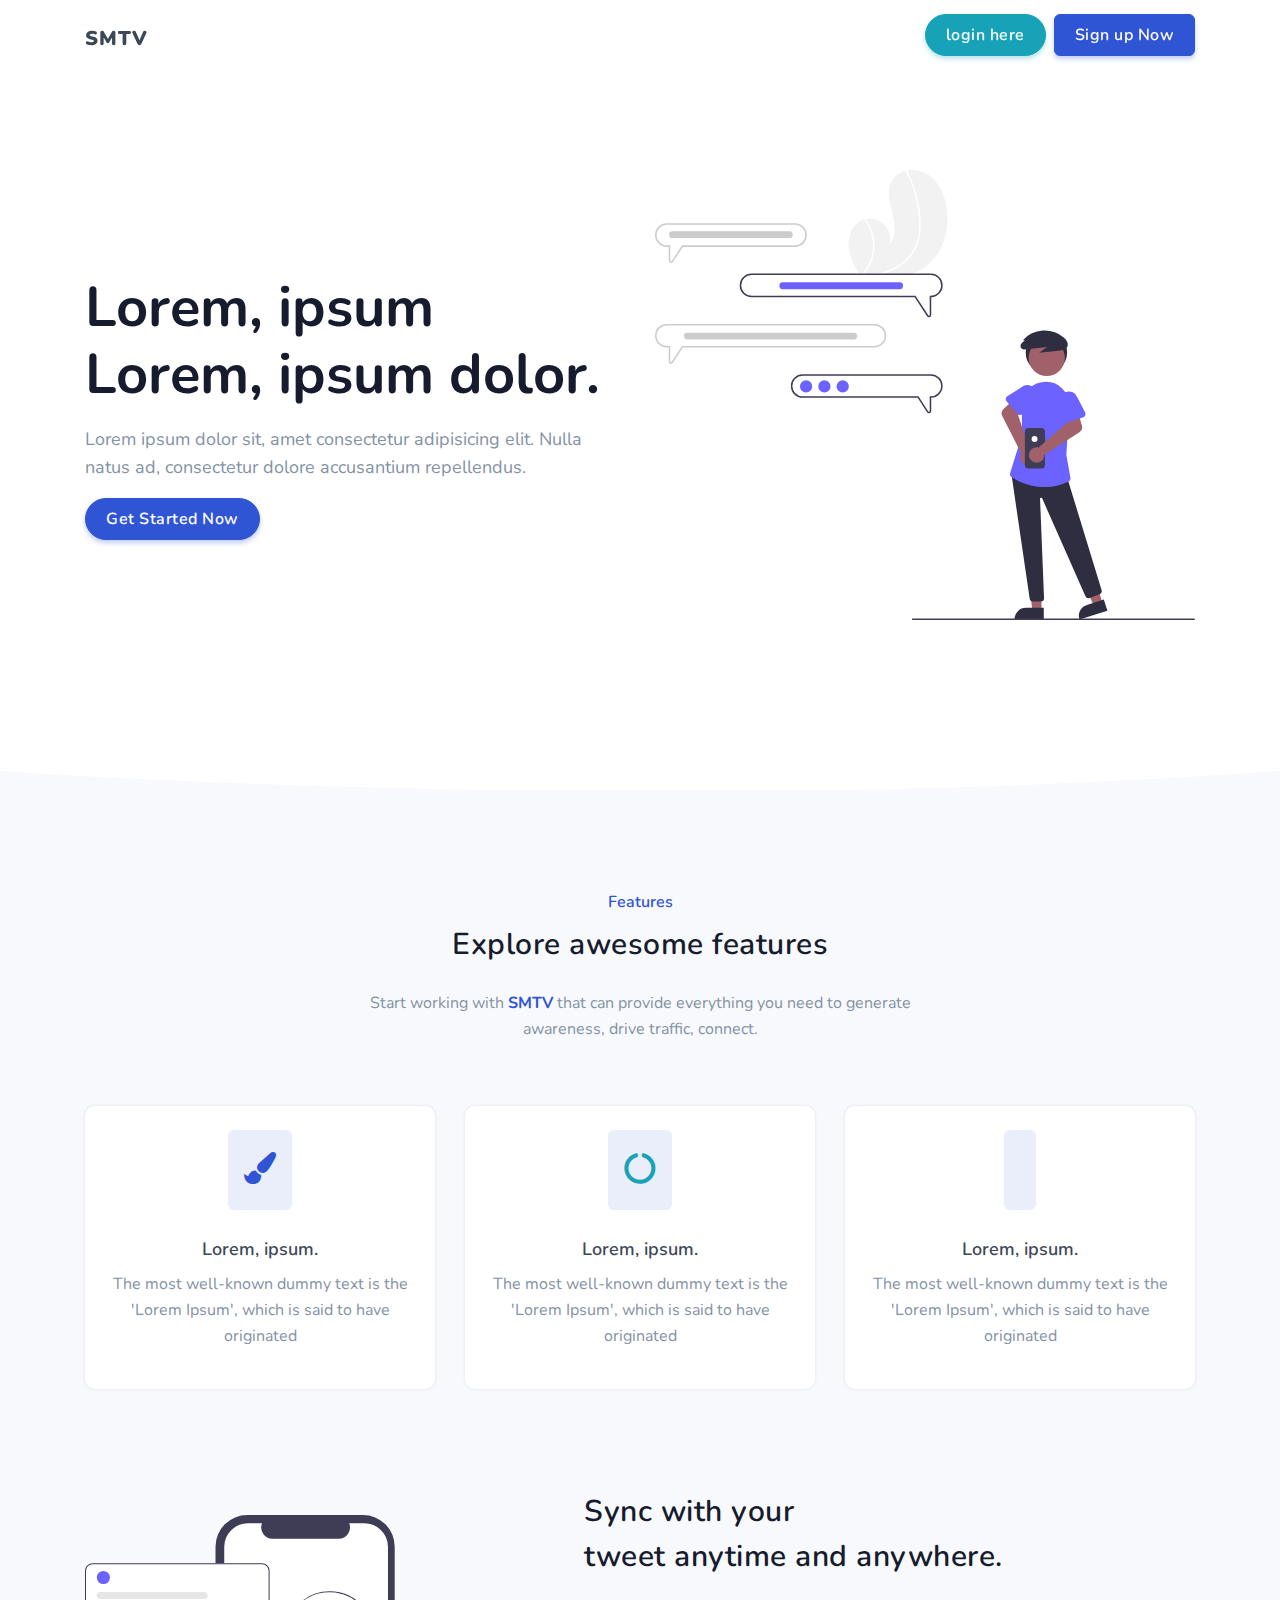
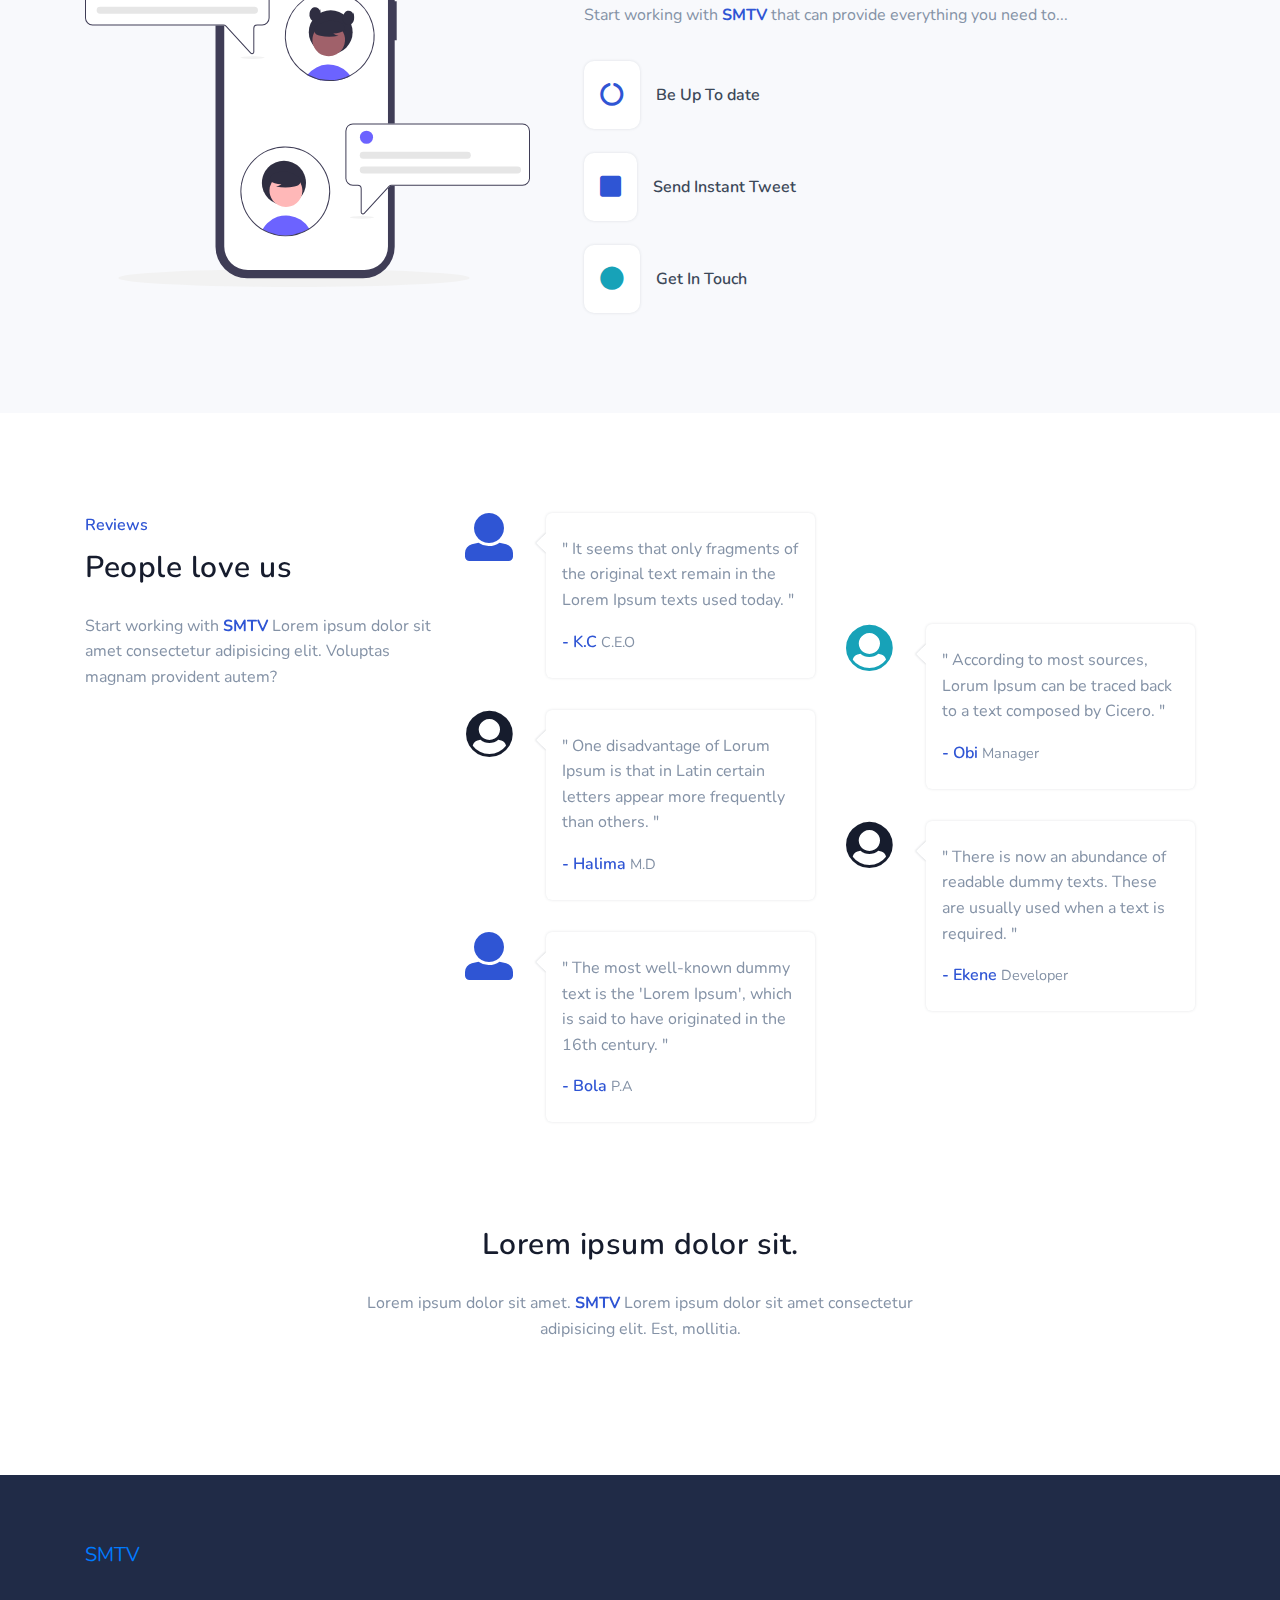
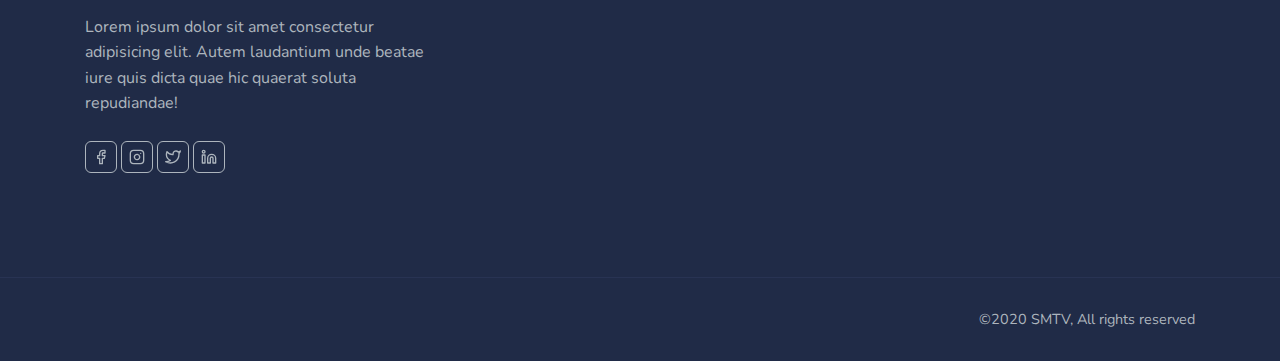
==== index.html @ 8af536a0 "button position" ====
<!DOCTYPE html>
<html lang="en">

<head>
    <meta http-equiv="Content-Type" content="text/html; charset=UTF-8">
    <title>SMTV | Home</title>
    <meta name="viewport" content="width=device-width, initial-scale=1.0">
    <!-- Bootstrap -->
    <link href="./SMTV_assets/bootstrap.min.css" rel="stylesheet" type="text/css">
    <!-- Icons -->
    <link rel="stylesheet" href="./icons/css/fontawesome-all.min.css">
    <!-- Slider -->
    <link rel="stylesheet" href="./SMTV_assets/owl.carousel.min.css">
    <link rel="stylesheet" href="./SMTV_assets/owl.theme.default.min.css">
    <!-- Main Css -->
    <link href="./Css/style.css" rel="stylesheet" type="text/css" id="theme-opt">
    <link href="./Css/default.css" rel="stylesheet" id="color-opt">
    <style>
        :root {
            --uim-primary-opacity: 1;
            --uim-secondary-opacity: 0.70;
            --uim-tertiary-opacity: 0.50;
            --uim-quaternary-opacity: 0.25;
            --uim-quinary-opacity: 0;
        }

        .uim-svg {
            display: inline-block;
            height: 1em;
            vertical-align: -0.125em;
            font-size: inherit;
            fill: var(--uim-color, currentColor);
        }

        .uim-svg svg {
            display: inline-block;
        }

        .uim-primary {
            opacity: var(--uim-primary-opacity);
        }

        .uim-secondary {
            opacity: var(--uim-secondary-opacity);
        }

        .uim-tertiary {
            opacity: var(--uim-tertiary-opacity);
        }

        .uim-quaternary {
            opacity: var(--uim-quaternary-opacity);
        }

        .uim-quinary {
            opacity: var(--uim-quinary-opacity);
        }
    </style>
</head>

<body style="overflow: visible;">
    <!-- Navbar STart -->
    <header id="topnav" class="defaultscroll sticky">
        <div class="container">
            <!-- Logo container-->
            <div>
                <a class="logo" href="./index.html">
                    <h1 class="navbar-brand font-weight-bolder">SMTV</h1>
                </a>
            </div>
            <div class="buy-button">
                <a href="#" target="_blank" class="btn btn-info rounded-pill mr-sm-1">login here</a>
                <a href="./Auth.html" target="_blank" class="btn btn-primary">Sign up Now</a>
            </div>
            <!--end login button-->
            <!-- End Logo container-->
            <div class="menu-extras">
                <div class="menu-item">
                    <!-- Mobile menu toggle-->
                    <a class="navbar-toggle">
                        <div class="lines">
                            <span></span>
                            <span></span>
                            <span></span>
                        </div>
                    </a>
                    <!-- End mobile menu toggle-->
                </div>
            </div>

            <div id="navigation">
                <!-- Navigation Menu-->
                <ul class="navigation-menu">
                    <!-- <li><a href="#">Home</a></li> -->
                    <!-- <li><a href="#">Pricing</a></li>
                    <li><a href="#">About</a></li>
                    <li><a href="#">Contact</a></li> -->

                </ul>
                <!--end navigation menu-->
                <div class="buy-menu-btn d-none">
                    <a href="#" target="_blank" class="btn btn-info rounded-lg m-0">login here</a><br><br>
                    <a href="./Auth.html" target="_blank" class="btn btn-primary m-0">Sign up
                        Now</a>
                </div>
                <!--end login button-->
            </div>
            <!--end navigation-->
        </div>
        <!--end container-->
    </header>
    <!--end header-->
    <!-- Navbar End -->

    <!-- Hero Start -->
    <section class="bg-half-170 d-table w-100">
        <div class="container">
            <div class="row align-items-center">
                <div class="col-md-6">
                    <div class="title-heading mt-4">
                        <h1 class="display-4 font-weight-bold mb-3">Lorem, ipsum <br> Lorem, ipsum dolor.</h1>
                        <p class="para-desc text-muted">Lorem ipsum dolor sit, amet consectetur adipisicing elit. Nulla
                            natus ad, consectetur dolore accusantium repellendus.</p>


                        <a href="./Auth.html" class="btn btn-pills btn-primary">Get Started Now</a>
                    </div>
                </div>
                <!--end col-->

                <div class="col-md-6">
                    <img src="./images/undraw_Messaging_re_pgx8.svg" class="img-fluid" alt="">
                </div>
                <!--end col-->
            </div>
            <!--end row-->
        </div>
        <!--end container-->
    </section>
    <!--end section-->
    <div class="position-relative">
        <div class="shape overflow-hidden text-light">
            <svg viewBox="0 0 2880 48" fill="none" xmlns="http://www.w3.org/2000/svg">
                <path d="M0 48H1437.5H2880V0H2160C1442.5 52 720 0 720 0H0V48Z" fill="currentColor"></path>
            </svg>
        </div>
    </div>
    <!-- Hero End -->


    <section class="section bg-light">
        <div class="container">
            <div class="row justify-content-center">
                <div class="col-12 text-center">
                    <div class="section-title mb-4 pb-2">
                        <h6 class="text-primary">Features</h6>
                        <h4 class="title mb-4">Explore awesome features</h4>
                        <p class="text-muted para-desc mb-0 mx-auto">Start working with <span
                                class="text-primary font-weight-bold">SMTV</span> that can provide everything you
                            need to generate awareness, drive traffic, connect.</p>
                    </div>
                </div>
                <!--end col-->
            </div>
            <!--end row-->

            <div class="row">
                <div class="col-lg-4 col-md-6 col-12 mt-4 pt-2">
                    <div class="card features explore-feature p-4 px-md-3 border-0 rounded-md shadow text-center">
                        <div class="icons rounded h2 text-center text-primary px-3">
                            <i class="fa fa-paint-brush"></i>
                        </div>

                        <div class="card-body p-0 content">
                            <h5 class="mt-4"><a href="javascript:void(0)" class="title text-dark">
                                    Lorem, ipsum.</a></h5>
                            <p class="text-muted">The most well-known dummy text is the 'Lorem Ipsum', which is said to
                                have originated</p>
                        </div>
                    </div>
                </div>
                <!--end col-->

                <div class="col-lg-4 col-md-6 col-12 mt-4 pt-2">
                    <div class="card features explore-feature p-4 px-md-3 border-0 rounded-md shadow text-center">
                        <div class="icons rounded h2 text-center text-primary px-3">
                            <i class="fa fa-circle-notch text-info"></i>
                        </div>

                        <div class="card-body p-0 content">
                            <h5 class="mt-4"><a href="javascript:void(0)" class="title text-dark">Lorem, ipsum.</a></h5>
                            <p class="text-muted">The most well-known dummy text is the 'Lorem Ipsum', which is said to
                                have originated</p>
                        </div>
                    </div>
                </div>
                <!--end col-->

                <div class="col-lg-4 col-md-6 col-12 mt-4 pt-2">
                    <div class="card features explore-feature p-4 px-md-3 border-0 rounded-md shadow text-center">
                        <div class="icons rounded h2 text-center text-primary px-3">
                            <i class="uil uil-credit-card-search"></i>
                        </div>

                        <div class="card-body p-0 content">
                            <h5 class="mt-4"><a href="javascript:void(0)" class="title text-dark">Lorem, ipsum.</a></h5>
                            <p class="text-muted">The most well-known dummy text is the 'Lorem Ipsum', which is said to
                                have originated
                            </p>

                        </div>
                    </div>
                </div>
                <!--end col-->
            </div>
            <!--end row-->
        </div>
        <!--end container-->

        <div class="container mt-100 mt-60">
            <div class="row align-items-center">
                <div class="col-lg-5 col-md-6">
                    <img src="./images/undraw_Chatting_re_j55r.svg" class="img-fluid rounded-md shadow-none" alt="">
                </div>
                <!--end col-->

                <div class="col-lg-7 col-md-6 mt-4 pt-2 mt-sm-0 pt-sm-0">
                    <div class="section-title text-md-left text-center ml-lg-4">
                        <h4 class="title mb-4">Sync with your <br> tweet anytime and anywhere.</h4>
                        <p class="text-muted mb-0 para-desc">Start working with <span
                                class="text-primary font-weight-bold">SMTV</span> that can provide everything you
                            need to...</p>

                        <div class="media align-items-center text-left mt-4 pt-2">
                            <div class="text-primary h4 mb-0 mr-3 p-3 rounded-md shadow bg-white">
                                <i class="fa fa-circle-notch"></i>
                            </div>
                            <div class="media-body">
                                <a href="javascript:void(0)" class="text-dark h6">Be Up To date</a>
                            </div>
                        </div>

                        <div class="media align-items-center text-left mt-4">
                            <div class="text-primary h4 mb-0 mr-3 p-3 rounded-md shadow bg-white">
                                <i class="fa fa-square"></i>
                            </div>
                            <div class="media-body">
                                <a href="javascript:void(0)" class="text-dark h6">Send Instant Tweet</a>
                            </div>
                        </div>

                        <div class="media align-items-center text-left mt-4">
                            <div class="text-primary h4 mb-0 mr-3 p-3 rounded-md shadow bg-white">
                                <i class="fa fa-circle text-info"></i>
                            </div>
                            <div class="media-body">
                                <a href="javascript:void(0)" class="text-dark h6">Get In Touch</a>
                            </div>
                        </div>
                    </div>
                </div>
                <!--end col-->
            </div>
            <!--end row-->
        </div>
        <!--end container-->
    </section>
    <!--end section-->

    <section class="section">
        <div class="container">
            <div class="row justify-content-center">
                <div class="col-lg-4 col-12">
                    <div class="sticky-bar">
                        <div class="section-title text-lg-left text-center mb-4 mb-lg-0 pb-2 pb-lg-0">
                            <h6 class="text-primary">Reviews</h6>
                            <h4 class="title mb-4">People love us</h4>
                            <p class="text-muted para-desc mb-0 mx-auto">Start working with <span
                                    class="text-primary font-weight-bold">SMTV</span> Lorem ipsum dolor sit amet
                                consectetur adipisicing elit. Voluptas magnam provident autem?</p>
                        </div>
                    </div>
                </div>
                <!--end col-->

                <div class="col-lg-8 col-12">
                    <div class="row align-items-center">
                        <div class="col-md-6">
                            <div class="row">
                                <div class="col-12 mt-4 mt-lg-0 pt-2 pt-lg-0">
                                    <div class="media customer-testi">
                                        <h4 class="avatar avatar-small mr-3 p-0 rounded shadow-none">
                                            <i class="fa fa fa-user text-primary fa-2x text-center m-0"></i></h4>
                                        <div class="media-body content p-3 shadow rounded bg-white position-relative">

                                            <p class="text-muted mt-2">" It seems that only fragments of the original
                                                text remain in the Lorem Ipsum texts used today. "</p>
                                            <h6 class="text-primary">- K.C <small class="text-muted">C.E.O</small></h6>
                                        </div>
                                    </div>
                                </div>
                                <!--end col-->

                                <div class="col-12 mt-4 pt-2">
                                    <div class="media customer-testi">
                                        <h4 class="avatar avatar-small mr-3 p-0 rounded shadow-none">
                                            <i class="fa fa fa-user-circle fa-2x text-center m-0"></i></h4>
                                        <div class="media-body content p-3 shadow rounded bg-white position-relative">

                                            <p class="text-muted mt-2">" One disadvantage of Lorum Ipsum is that in
                                                Latin certain letters appear more frequently than others. "</p>
                                            <h6 class="text-primary">- Halima <small class="text-muted">M.D</small></h6>
                                        </div>
                                    </div>
                                </div>
                                <!--end col-->

                                <div class="col-12 mt-4 pt-2">
                                    <div class="media customer-testi">
                                        <h4 class="avatar avatar-small mr-3 p-0 rounded shadow-none">
                                            <i class="fa fa fa-user text-primary fa-2x text-center m-0"></i></h4>
                                        <div class="media-body content p-3 shadow rounded bg-white position-relative">

                                            <p class="text-muted mt-2">" The most well-known dummy text is the 'Lorem
                                                Ipsum', which is said to have originated in the 16th century. "</p>
                                            <h6 class="text-primary">- Bola <small class="text-muted">P.A</small>
                                            </h6>
                                        </div>
                                    </div>
                                </div>
                                <!--end col-->
                            </div>
                            <!--end row-->
                        </div>
                        <!--end col-->

                        <div class="col-md-6">
                            <div class="row">
                                <div class="col-12 mt-4 mt-sm-0 pt-2 pt-sm-0">
                                    <div class="media customer-testi">
                                        <h4 class="avatar avatar-small mr-3 p-0 rounded shadow-none">
                                            <i class="fa fa fa-user-circle text-info fa-2x text-center m-0"></i></h4>
                                        <div class="media-body content p-3 shadow rounded bg-white position-relative">
                                            <p class="text-muted mt-2">" According to most sources, Lorum Ipsum can be
                                                traced back to a text composed by Cicero. "</p>
                                            <h6 class="text-primary">- Obi <small class="text-muted">Manager</small>
                                            </h6>
                                        </div>
                                    </div>
                                </div>
                                <!--end col-->

                                <div class="col-12 mt-4 pt-2">
                                    <div class="media customer-testi">
                                        <h4 class="avatar avatar-small mr-3 p-0 rounded shadow-none">
                                            <i class="fa fa fa-user-circle fa-2x text-center m-0"></i></h4>
                                        <div class="media-body content p-3 shadow rounded bg-white position-relative">
                                            <p class="text-muted mt-2">" There is now an abundance of readable dummy
                                                texts. These are usually used when a text is required. "</p>
                                            <h6 class="text-primary">- Ekene <small class="text-muted">Developer</small>
                                            </h6>
                                        </div>
                                    </div>
                                </div>
                                <!--end col-->
                            </div>
                            <!--end row-->
                        </div>
                        <!--end col-->
                    </div>
                    <!--end row-->
                </div>
                <!--end col-->
            </div>
            <!--end row-->
        </div>
        <!--end container-->

        <div class="container mt-100 mt-60">
            <div class="row justify-content-center">
                <div class="col-12 text-center">
                    <div class="section-title mb-4 pb-2">
                        <h4 class="title mb-4">Lorem ipsum dolor sit.</h4>
                        <p class="text-muted para-desc mx-auto mb-0">Lorem ipsum dolor sit amet. <span
                                class="text-primary font-weight-bold">SMTV</span> Lorem ipsum dolor sit amet consectetur
                            adipisicing elit. Est, mollitia.</p>
                    </div>
                </div>
                <!--end col-->
            </div>
            <!--end row-->

            <div class="row">
            </div>
            <!--end row-->
        </div>
        <!--end container-->
    </section>
    <!--end section-->

    <!-- Footer Start -->
    <footer class="footer">
        <div class="container">
            <div class="row">
                <div class="col-lg-4 col-12 mb-0 mb-md-4 pb-0 pb-md-2">
                    <a href="./index.html" class="logo-footer">
                        <p class="navbar-brand">SMTV</p>
                    </a>
                    <p class="mt-4">Lorem ipsum dolor sit amet consectetur adipisicing elit. Autem laudantium unde
                        beatae iure quis dicta quae hic quaerat soluta repudiandae!</p>
                    <ul class="list-unstyled social-icon social mb-0 mt-4">
                        <li class="list-inline-item"><a href="javascript:void(0)" class="rounded"><svg
                                    xmlns="http://www.w3.org/2000/svg" width="24" height="24" viewBox="0 0 24 24"
                                    fill="none" stroke="currentColor" stroke-width="2" stroke-linecap="round"
                                    stroke-linejoin="round" class="feather feather-facebook fea icon-sm fea-social">
                                    <path d="M18 2h-3a5 5 0 0 0-5 5v3H7v4h3v8h4v-8h3l1-4h-4V7a1 1 0 0 1 1-1h3z"></path>
                                </svg></a></li>
                        <li class="list-inline-item"><a href="javascript:void(0)" class="rounded"><svg
                                    xmlns="http://www.w3.org/2000/svg" width="24" height="24" viewBox="0 0 24 24"
                                    fill="none" stroke="currentColor" stroke-width="2" stroke-linecap="round"
                                    stroke-linejoin="round" class="feather feather-instagram fea icon-sm fea-social">
                                    <rect x="2" y="2" width="20" height="20" rx="5" ry="5"></rect>
                                    <path d="M16 11.37A4 4 0 1 1 12.63 8 4 4 0 0 1 16 11.37z"></path>
                                    <line x1="17.5" y1="6.5" x2="17.51" y2="6.5"></line>
                                </svg></a></li>
                        <li class="list-inline-item"><a href="javascript:void(0)" class="rounded"><svg
                                    xmlns="http://www.w3.org/2000/svg" width="24" height="24" viewBox="0 0 24 24"
                                    fill="none" stroke="currentColor" stroke-width="2" stroke-linecap="round"
                                    stroke-linejoin="round" class="feather feather-twitter fea icon-sm fea-social">
                                    <path
                                        d="M23 3a10.9 10.9 0 0 1-3.14 1.53 4.48 4.48 0 0 0-7.86 3v1A10.66 10.66 0 0 1 3 4s-4 9 5 13a11.64 11.64 0 0 1-7 2c9 5 20 0 20-11.5a4.5 4.5 0 0 0-.08-.83A7.72 7.72 0 0 0 23 3z">
                                    </path>
                                </svg></a></li>
                        <li class="list-inline-item"><a href="javascript:void(0)" class="rounded"><svg
                                    xmlns="http://www.w3.org/2000/svg" width="24" height="24" viewBox="0 0 24 24"
                                    fill="none" stroke="currentColor" stroke-width="2" stroke-linecap="round"
                                    stroke-linejoin="round" class="feather feather-linkedin fea icon-sm fea-social">
                                    <path
                                        d="M16 8a6 6 0 0 1 6 6v7h-4v-7a2 2 0 0 0-2-2 2 2 0 0 0-2 2v7h-4v-7a6 6 0 0 1 6-6z">
                                    </path>
                                    <rect x="2" y="9" width="4" height="12"></rect>
                                    <circle cx="4" cy="4" r="2"></circle>
                                </svg></a></li>
                    </ul>
                    <!--end icon-->
                </div>
                <!--end col-->

                <!--end col-->
            </div>
            <!--end row-->
        </div>
        <!--end container-->
    </footer>
    <!--end footer-->
    <footer class="footer footer-bar">
        <div class="container text-center">
            <div class="row align-items-center">
                <div class="col-sm-12">
                    <div class="text-sm-right">
                        <p class="mb-0 small">©2020 SMTV, All rights reserved</p>
                    </div>
                </div>
                <!--end col-->


                <!--end col-->
            </div>
            <!--end row-->
        </div>
        <!--end container-->
    </footer>
    <!--end footer-->
    <!-- Footer End -->




    <!-- javascript -->
    <script src="./SMTV_assets/jquery-3.5.1.min.js.download"></script>
    <script src="./SMTV_assets/bootstrap.bundle.min.js.download">
    </script>
    <script src="./SMTV_assets/jquery.easing.min.js.download"></script>
    <script src="./SMTV_assets/scrollspy.min.js.download"></script>
    <!-- SLIDER -->
    <script src="./SMTV_assets/owl.carousel.min.js.download"></script>
    <script src="./SMTV_assets/owl.init.js.download"></script>
    <!-- Icons -->
    <script src="./SMTV_assets/feather.min.js.download"></script>
    <script src="./SMTV_assets/bundle.js.download"></script>
    <!-- Switcher -->
    <script src="./SMTV_assets/switcher.js.download"></script>
    <!-- Main Js -->
    <script src="./SMTV_assets/app.js.download"></script>

</body>

</html>
---- Css/style.css ----
@import url("https://fonts.googleapis.com/css?family=Nunito:300,400,600,700&display=swap");
.bg-primary {
  background-color: #2f55d4 !important;
}

.bg-soft-primary {
  background-color: rgba(47, 85, 212, 0.2) !important;
  border: 1px solid rgba(47, 85, 212, 0.2) !important;
  color: #2f55d4 !important;
}

.text-primary {
  color: #2f55d4 !important;
}

a {
  -webkit-transition: all 0.5s ease;
  transition: all 0.5s ease;
}

a.text-primary:hover, a.text-primary:focus {
  color: #284bc1 !important;
}

.bg-secondary {
  background-color: #5a6d90 !important;
}

.bg-soft-secondary {
  background-color: rgba(90, 109, 144, 0.2) !important;
  border: 1px solid rgba(90, 109, 144, 0.2) !important;
  color: #5a6d90 !important;
}

.text-secondary {
  color: #5a6d90 !important;
}

a {
  -webkit-transition: all 0.5s ease;
  transition: all 0.5s ease;
}

a.text-secondary:hover, a.text-secondary:focus {
  color: #506180 !important;
}

.bg-success {
  background-color: #2eca8b !important;
}

.bg-soft-success {
  background-color: rgba(46, 202, 139, 0.2) !important;
  border: 1px solid rgba(46, 202, 139, 0.2) !important;
  color: #2eca8b !important;
}

.text-success {
  color: #2eca8b !important;
}

a {
  -webkit-transition: all 0.5s ease;
  transition: all 0.5s ease;
}

a.text-success:hover, a.text-success:focus {
  color: #29b57d !important;
}

.bg-warning {
  background-color: #f17425 !important;
}

.bg-soft-warning {
  background-color: rgba(241, 116, 37, 0.2) !important;
  border: 1px solid rgba(241, 116, 37, 0.2) !important;
  color: #f17425 !important;
}

.text-warning {
  color: #f17425 !important;
}

a {
  -webkit-transition: all 0.5s ease;
  transition: all 0.5s ease;
}

a.text-warning:hover, a.text-warning:focus {
  color: #ed650f !important;
}

.bg-info {
  background-color: #17a2b8 !important;
}

.bg-soft-info {
  background-color: rgba(23, 162, 184, 0.2) !important;
  border: 1px solid rgba(23, 162, 184, 0.2) !important;
  color: #17a2b8 !important;
}

.text-info {
  color: #17a2b8 !important;
}

a {
  -webkit-transition: all 0.5s ease;
  transition: all 0.5s ease;
}

a.text-info:hover, a.text-info:focus {
  color: #148ea1 !important;
}

.bg-danger {
  background-color: #e43f52 !important;
}

.bg-soft-danger {
  background-color: rgba(228, 63, 82, 0.2) !important;
  border: 1px solid rgba(228, 63, 82, 0.2) !important;
  color: #e43f52 !important;
}

.text-danger {
  color: #e43f52 !important;
}

a {
  -webkit-transition: all 0.5s ease;
  transition: all 0.5s ease;
}

a.text-danger:hover, a.text-danger:focus {
  color: #e1293e !important;
}

.bg-dark {
  background-color: #3c4858 !important;
}

.bg-soft-dark {
  background-color: rgba(60, 72, 88, 0.2) !important;
  border: 1px solid rgba(60, 72, 88, 0.2) !important;
  color: #3c4858 !important;
}

.text-dark {
  color: #3c4858 !important;
}

a {
  -webkit-transition: all 0.5s ease;
  transition: all 0.5s ease;
}

a.text-dark:hover, a.text-dark:focus {
  color: #323c49 !important;
}

.bg-muted {
  background-color: #8492a6 !important;
}

.bg-soft-muted {
  background-color: rgba(132, 146, 166, 0.2) !important;
  border: 1px solid rgba(132, 146, 166, 0.2) !important;
  color: #8492a6 !important;
}

.text-muted {
  color: #8492a6 !important;
}

a {
  -webkit-transition: all 0.5s ease;
  transition: all 0.5s ease;
}

a.text-muted:hover, a.text-muted:focus {
  color: #75859b !important;
}

.bg-light {
  background-color: #f8f9fc !important;
}

.bg-soft-light {
  background-color: rgba(248, 249, 252, 0.2) !important;
  border: 1px solid rgba(248, 249, 252, 0.2) !important;
  color: #f8f9fc !important;
}

.text-light {
  color: #f8f9fc !important;
}

a {
  -webkit-transition: all 0.5s ease;
  transition: all 0.5s ease;
}

a.text-light:hover, a.text-light:focus {
  color: #e6eaf4 !important;
}

.bg-blue {
  background-color: #2f55d4 !important;
}

.bg-soft-blue {
  background-color: rgba(47, 85, 212, 0.2) !important;
  border: 1px solid rgba(47, 85, 212, 0.2) !important;
  color: #2f55d4 !important;
}

.text-blue {
  color: #2f55d4 !important;
}

a {
  -webkit-transition: all 0.5s ease;
  transition: all 0.5s ease;
}

a.text-blue:hover, a.text-blue:focus {
  color: #284bc1 !important;
}

.bg-footer {
  background-color: #202b47 !important;
}

.bg-soft-footer {
  background-color: rgba(32, 41, 66, 0.2) !important;
  border: 1px solid rgba(32, 41, 66, 0.2) !important;
  color: #202b47 !important;
}

.text-footer {
  color: #202b47 !important;
}

a {
  -webkit-transition: all 0.5s ease;
  transition: all 0.5s ease;
}

a.text-footer:hover, a.text-footer:focus {
  color: #181e30 !important;
}

.bg-black {
  background: #161c2d !important;
}

.list-inline-item:not(:last-child) {
  margin-right: 0px;
  margin-bottom: 5px;
}

.rounded {
  border-radius: 6px !important;
}

.rounded-top {
  border-top-left-radius: 6px !important;
  border-top-right-radius: 6px !important;
}

.rounded-left {
  border-top-left-radius: 6px !important;
  border-bottom-left-radius: 6px !important;
}

.rounded-bottom {
  border-bottom-left-radius: 6px !important;
  border-bottom-right-radius: 6px !important;
}

.rounded-right {
  border-top-right-radius: 6px !important;
  border-bottom-right-radius: 6px !important;
}

.rounded-md {
  border-radius: 10px !important;
}

.rounded-lg {
  border-radius: 30px !important;
}

.border {
  border: 1px solid #e9ecef !important;
}

.border-top {
  border-top: 1px solid #e9ecef !important;
}

.border-bottom {
  border-bottom: 1px solid #e9ecef !important;
}

.border-left {
  border-left: 1px solid #e9ecef !important;
}

.border-right {
  border-right: 1px solid #e9ecef !important;
}

.small, small {
  font-size: 90%;
}

.card .card-body {
  padding: 1.5rem;
}

.component-wrapper .title {
  font-size: 20px;
}

.component-wrapper.sticky-bar li {
  margin-bottom: 6px;
}

.component-wrapper.sticky-bar li:last-child {
  margin-bottom: 0px !important;
}

.component-wrapper.sticky-bar li a {
  -webkit-transition: all 0.5s ease;
  transition: all 0.5s ease;
}

.component-wrapper.sticky-bar li a:hover, .component-wrapper.sticky-bar li a:focus {
  color: #2f55d4 !important;
}

.btn-primary {
  background-color: #2f55d4 !important;
  border: 1px solid #2f55d4 !important;
  color: #ffffff !important;
  -webkit-box-shadow: 0 3px 5px 0 rgba(47, 85, 212, 0.3);
          box-shadow: 0 3px 5px 0 rgba(47, 85, 212, 0.3);
}

.btn-primary:hover, .btn-primary:focus, .btn-primary:active, .btn-primary.active, .btn-primary.focus {
  background-color: #2443ac !important;
  border-color: #2443ac !important;
  color: #ffffff !important;
}

.btn-soft-primary {
  background-color: rgba(47, 85, 212, 0.2) !important;
  border: 1px solid rgba(47, 85, 212, 0.2) !important;
  color: #2f55d4 !important;
  -webkit-box-shadow: 0 3px 5px 0 rgba(47, 85, 212, 0.3);
          box-shadow: 0 3px 5px 0 rgba(47, 85, 212, 0.3);
}

.btn-soft-primary:hover, .btn-soft-primary:focus, .btn-soft-primary:active, .btn-soft-primary.active, .btn-soft-primary.focus {
  background-color: #2f55d4 !important;
  border-color: #2f55d4 !important;
  color: #ffffff !important;
}

.btn-outline-primary {
  border: 1px solid #2f55d4;
  color: #2f55d4;
  background-color: transparent;
}

.btn-outline-primary:hover, .btn-outline-primary:focus, .btn-outline-primary:active, .btn-outline-primary.active, .btn-outline-primary.focus, .btn-outline-primary:not(:disabled):not(.disabled):active {
  background-color: #2f55d4;
  border-color: #2f55d4;
  color: #ffffff !important;
  -webkit-box-shadow: 0 3px 5px 0 rgba(47, 85, 212, 0.3);
          box-shadow: 0 3px 5px 0 rgba(47, 85, 212, 0.3);
}

.btn-secondary {
  background-color: #5a6d90 !important;
  border: 1px solid #5a6d90 !important;
  color: #ffffff !important;
  -webkit-box-shadow: 0 3px 5px 0 rgba(90, 109, 144, 0.3);
          box-shadow: 0 3px 5px 0 rgba(90, 109, 144, 0.3);
}

.btn-secondary:hover, .btn-secondary:focus, .btn-secondary:active, .btn-secondary.active, .btn-secondary.focus {
  background-color: #465571 !important;
  border-color: #465571 !important;
  color: #ffffff !important;
}

.btn-soft-secondary {
  background-color: rgba(90, 109, 144, 0.2) !important;
  border: 1px solid rgba(90, 109, 144, 0.2) !important;
  color: #5a6d90 !important;
  -webkit-box-shadow: 0 3px 5px 0 rgba(90, 109, 144, 0.3);
          box-shadow: 0 3px 5px 0 rgba(90, 109, 144, 0.3);
}

.btn-soft-secondary:hover, .btn-soft-secondary:focus, .btn-soft-secondary:active, .btn-soft-secondary.active, .btn-soft-secondary.focus {
  background-color: #5a6d90 !important;
  border-color: #5a6d90 !important;
  color: #ffffff !important;
}

.btn-outline-secondary {
  border: 1px solid #5a6d90;
  color: #5a6d90;
  background-color: transparent;
}

.btn-outline-secondary:hover, .btn-outline-secondary:focus, .btn-outline-secondary:active, .btn-outline-secondary.active, .btn-outline-secondary.focus, .btn-outline-secondary:not(:disabled):not(.disabled):active {
  background-color: #5a6d90;
  border-color: #5a6d90;
  color: #ffffff !important;
  -webkit-box-shadow: 0 3px 5px 0 rgba(90, 109, 144, 0.3);
          box-shadow: 0 3px 5px 0 rgba(90, 109, 144, 0.3);
}

.btn-success {
  background-color: #2eca8b !important;
  border: 1px solid #2eca8b !important;
  color: #ffffff !important;
  -webkit-box-shadow: 0 3px 5px 0 rgba(46, 202, 139, 0.3);
          box-shadow: 0 3px 5px 0 rgba(46, 202, 139, 0.3);
}

.btn-success:hover, .btn-success:focus, .btn-success:active, .btn-success.active, .btn-success.focus {
  background-color: #25a06e !important;
  border-color: #25a06e !important;
  color: #ffffff !important;
}

.btn-soft-success {
  background-color: rgba(46, 202, 139, 0.2) !important;
  border: 1px solid rgba(46, 202, 139, 0.2) !important;
  color: #2eca8b !important;
  -webkit-box-shadow: 0 3px 5px 0 rgba(46, 202, 139, 0.3);
          box-shadow: 0 3px 5px 0 rgba(46, 202, 139, 0.3);
}

.btn-soft-success:hover, .btn-soft-success:focus, .btn-soft-success:active, .btn-soft-success.active, .btn-soft-success.focus {
  background-color: #2eca8b !important;
  border-color: #2eca8b !important;
  color: #ffffff !important;
}

.btn-outline-success {
  border: 1px solid #2eca8b;
  color: #2eca8b;
  background-color: transparent;
}

.btn-outline-success:hover, .btn-outline-success:focus, .btn-outline-success:active, .btn-outline-success.active, .btn-outline-success.focus, .btn-outline-success:not(:disabled):not(.disabled):active {
  background-color: #2eca8b;
  border-color: #2eca8b;
  color: #ffffff !important;
  -webkit-box-shadow: 0 3px 5px 0 rgba(46, 202, 139, 0.3);
          box-shadow: 0 3px 5px 0 rgba(46, 202, 139, 0.3);
}

.btn-warning {
  background-color: #f17425 !important;
  border: 1px solid #f17425 !important;
  color: #ffffff !important;
  -webkit-box-shadow: 0 3px 5px 0 rgba(241, 116, 37, 0.3);
          box-shadow: 0 3px 5px 0 rgba(241, 116, 37, 0.3);
}

.btn-warning:hover, .btn-warning:focus, .btn-warning:active, .btn-warning.active, .btn-warning.focus {
  background-color: #d55b0e !important;
  border-color: #d55b0e !important;
  color: #ffffff !important;
}

.btn-soft-warning {
  background-color: rgba(241, 116, 37, 0.2) !important;
  border: 1px solid rgba(241, 116, 37, 0.2) !important;
  color: #f17425 !important;
  -webkit-box-shadow: 0 3px 5px 0 rgba(241, 116, 37, 0.3);
          box-shadow: 0 3px 5px 0 rgba(241, 116, 37, 0.3);
}

.btn-soft-warning:hover, .btn-soft-warning:focus, .btn-soft-warning:active, .btn-soft-warning.active, .btn-soft-warning.focus {
  background-color: #f17425 !important;
  border-color: #f17425 !important;
  color: #ffffff !important;
}

.btn-outline-warning {
  border: 1px solid #f17425;
  color: #f17425;
  background-color: transparent;
}

.btn-outline-warning:hover, .btn-outline-warning:focus, .btn-outline-warning:active, .btn-outline-warning.active, .btn-outline-warning.focus, .btn-outline-warning:not(:disabled):not(.disabled):active {
  background-color: #f17425;
  border-color: #f17425;
  color: #ffffff !important;
  -webkit-box-shadow: 0 3px 5px 0 rgba(241, 116, 37, 0.3);
          box-shadow: 0 3px 5px 0 rgba(241, 116, 37, 0.3);
}

.btn-info {
  background-color: #17a2b8 !important;
  border: 1px solid #17a2b8 !important;
  color: #ffffff !important;
  -webkit-box-shadow: 0 3px 5px 0 rgba(23, 162, 184, 0.3);
          box-shadow: 0 3px 5px 0 rgba(23, 162, 184, 0.3);
}

.btn-info:hover, .btn-info:focus, .btn-info:active, .btn-info.active, .btn-info.focus {
  background-color: #117a8b !important;
  border-color: #117a8b !important;
  color: #ffffff !important;
}

.btn-soft-info {
  background-color: rgba(23, 162, 184, 0.2) !important;
  border: 1px solid rgba(23, 162, 184, 0.2) !important;
  color: #17a2b8 !important;
  -webkit-box-shadow: 0 3px 5px 0 rgba(23, 162, 184, 0.3);
          box-shadow: 0 3px 5px 0 rgba(23, 162, 184, 0.3);
}

.btn-soft-info:hover, .btn-soft-info:focus, .btn-soft-info:active, .btn-soft-info.active, .btn-soft-info.focus {
  background-color: #17a2b8 !important;
  border-color: #17a2b8 !important;
  color: #ffffff !important;
}

.btn-outline-info {
  border: 1px solid #17a2b8;
  color: #17a2b8;
  background-color: transparent;
}

.btn-outline-info:hover, .btn-outline-info:focus, .btn-outline-info:active, .btn-outline-info.active, .btn-outline-info.focus, .btn-outline-info:not(:disabled):not(.disabled):active {
  background-color: #17a2b8;
  border-color: #17a2b8;
  color: #ffffff !important;
  -webkit-box-shadow: 0 3px 5px 0 rgba(23, 162, 184, 0.3);
          box-shadow: 0 3px 5px 0 rgba(23, 162, 184, 0.3);
}

.btn-danger {
  background-color: #e43f52 !important;
  border: 1px solid #e43f52 !important;
  color: #ffffff !important;
  -webkit-box-shadow: 0 3px 5px 0 rgba(228, 63, 82, 0.3);
          box-shadow: 0 3px 5px 0 rgba(228, 63, 82, 0.3);
}

.btn-danger:hover, .btn-danger:focus, .btn-danger:active, .btn-danger.active, .btn-danger.focus {
  background-color: #d21e32 !important;
  border-color: #d21e32 !important;
  color: #ffffff !important;
}

.btn-soft-danger {
  background-color: rgba(228, 63, 82, 0.2) !important;
  border: 1px solid rgba(228, 63, 82, 0.2) !important;
  color: #e43f52 !important;
  -webkit-box-shadow: 0 3px 5px 0 rgba(228, 63, 82, 0.3);
          box-shadow: 0 3px 5px 0 rgba(228, 63, 82, 0.3);
}

.btn-soft-danger:hover, .btn-soft-danger:focus, .btn-soft-danger:active, .btn-soft-danger.active, .btn-soft-danger.focus {
  background-color: #e43f52 !important;
  border-color: #e43f52 !important;
  color: #ffffff !important;
}

.btn-outline-danger {
  border: 1px solid #e43f52;
  color: #e43f52;
  background-color: transparent;
}

.btn-outline-danger:hover, .btn-outline-danger:focus, .btn-outline-danger:active, .btn-outline-danger.active, .btn-outline-danger.focus, .btn-outline-danger:not(:disabled):not(.disabled):active {
  background-color: #e43f52;
  border-color: #e43f52;
  color: #ffffff !important;
  -webkit-box-shadow: 0 3px 5px 0 rgba(228, 63, 82, 0.3);
          box-shadow: 0 3px 5px 0 rgba(228, 63, 82, 0.3);
}

.btn-dark {
  background-color: #3c4858 !important;
  border: 1px solid #3c4858 !important;
  color: #ffffff !important;
  -webkit-box-shadow: 0 3px 5px 0 rgba(60, 72, 88, 0.3);
          box-shadow: 0 3px 5px 0 rgba(60, 72, 88, 0.3);
}

.btn-dark:hover, .btn-dark:focus, .btn-dark:active, .btn-dark.active, .btn-dark.focus {
  background-color: #272f3a !important;
  border-color: #272f3a !important;
  color: #ffffff !important;
}

.btn-soft-dark {
  background-color: rgba(60, 72, 88, 0.2) !important;
  border: 1px solid rgba(60, 72, 88, 0.2) !important;
  color: #3c4858 !important;
  -webkit-box-shadow: 0 3px 5px 0 rgba(60, 72, 88, 0.3);
          box-shadow: 0 3px 5px 0 rgba(60, 72, 88, 0.3);
}

.btn-soft-dark:hover, .btn-soft-dark:focus, .btn-soft-dark:active, .btn-soft-dark.active, .btn-soft-dark.focus {
  background-color: #3c4858 !important;
  border-color: #3c4858 !important;
  color: #ffffff !important;
}

.btn-outline-dark {
  border: 1px solid #3c4858;
  color: #3c4858;
  background-color: transparent;
}

.btn-outline-dark:hover, .btn-outline-dark:focus, .btn-outline-dark:active, .btn-outline-dark.active, .btn-outline-dark.focus, .btn-outline-dark:not(:disabled):not(.disabled):active {
  background-color: #3c4858;
  border-color: #3c4858;
  color: #ffffff !important;
  -webkit-box-shadow: 0 3px 5px 0 rgba(60, 72, 88, 0.3);
          box-shadow: 0 3px 5px 0 rgba(60, 72, 88, 0.3);
}

.btn-muted {
  background-color: #8492a6 !important;
  border: 1px solid #8492a6 !important;
  color: #ffffff !important;
  -webkit-box-shadow: 0 3px 5px 0 rgba(132, 146, 166, 0.3);
          box-shadow: 0 3px 5px 0 rgba(132, 146, 166, 0.3);
}

.btn-muted:hover, .btn-muted:focus, .btn-muted:active, .btn-muted.active, .btn-muted.focus {
  background-color: #68788f !important;
  border-color: #68788f !important;
  color: #ffffff !important;
}

.btn-soft-muted {
  background-color: rgba(132, 146, 166, 0.2) !important;
  border: 1px solid rgba(132, 146, 166, 0.2) !important;
  color: #8492a6 !important;
  -webkit-box-shadow: 0 3px 5px 0 rgba(132, 146, 166, 0.3);
          box-shadow: 0 3px 5px 0 rgba(132, 146, 166, 0.3);
}

.btn-soft-muted:hover, .btn-soft-muted:focus, .btn-soft-muted:active, .btn-soft-muted.active, .btn-soft-muted.focus {
  background-color: #8492a6 !important;
  border-color: #8492a6 !important;
  color: #ffffff !important;
}

.btn-outline-muted {
  border: 1px solid #8492a6;
  color: #8492a6;
  background-color: transparent;
}

.btn-outline-muted:hover, .btn-outline-muted:focus, .btn-outline-muted:active, .btn-outline-muted.active, .btn-outline-muted.focus, .btn-outline-muted:not(:disabled):not(.disabled):active {
  background-color: #8492a6;
  border-color: #8492a6;
  color: #ffffff !important;
  -webkit-box-shadow: 0 3px 5px 0 rgba(132, 146, 166, 0.3);
          box-shadow: 0 3px 5px 0 rgba(132, 146, 166, 0.3);
}

.btn-light {
  background-color: #f8f9fc !important;
  border: 1px solid #f8f9fc !important;
  color: #ffffff !important;
  -webkit-box-shadow: 0 3px 5px 0 rgba(248, 249, 252, 0.3);
          box-shadow: 0 3px 5px 0 rgba(248, 249, 252, 0.3);
}

.btn-light:hover, .btn-light:focus, .btn-light:active, .btn-light.active, .btn-light.focus {
  background-color: #d4daed !important;
  border-color: #d4daed !important;
  color: #ffffff !important;
}

.btn-soft-light {
  background-color: rgba(248, 249, 252, 0.2) !important;
  border: 1px solid rgba(248, 249, 252, 0.2) !important;
  color: #f8f9fc !important;
  -webkit-box-shadow: 0 3px 5px 0 rgba(248, 249, 252, 0.3);
          box-shadow: 0 3px 5px 0 rgba(248, 249, 252, 0.3);
}

.btn-soft-light:hover, .btn-soft-light:focus, .btn-soft-light:active, .btn-soft-light.active, .btn-soft-light.focus {
  background-color: #f8f9fc !important;
  border-color: #f8f9fc !important;
  color: #ffffff !important;
}

.btn-outline-light {
  border: 1px solid #f8f9fc;
  color: #f8f9fc;
  background-color: transparent;
}

.btn-outline-light:hover, .btn-outline-light:focus, .btn-outline-light:active, .btn-outline-light.active, .btn-outline-light.focus, .btn-outline-light:not(:disabled):not(.disabled):active {
  background-color: #f8f9fc;
  border-color: #f8f9fc;
  color: #ffffff !important;
  -webkit-box-shadow: 0 3px 5px 0 rgba(248, 249, 252, 0.3);
          box-shadow: 0 3px 5px 0 rgba(248, 249, 252, 0.3);
}

.btn-blue {
  background-color: #2f55d4 !important;
  border: 1px solid #2f55d4 !important;
  color: #ffffff !important;
  -webkit-box-shadow: 0 3px 5px 0 rgba(47, 85, 212, 0.3);
          box-shadow: 0 3px 5px 0 rgba(47, 85, 212, 0.3);
}

.btn-blue:hover, .btn-blue:focus, .btn-blue:active, .btn-blue.active, .btn-blue.focus {
  background-color: #2443ac !important;
  border-color: #2443ac !important;
  color: #ffffff !important;
}

.btn-soft-blue {
  background-color: rgba(47, 85, 212, 0.2) !important;
  border: 1px solid rgba(47, 85, 212, 0.2) !important;
  color: #2f55d4 !important;
  -webkit-box-shadow: 0 3px 5px 0 rgba(47, 85, 212, 0.3);
          box-shadow: 0 3px 5px 0 rgba(47, 85, 212, 0.3);
}

.btn-soft-blue:hover, .btn-soft-blue:focus, .btn-soft-blue:active, .btn-soft-blue.active, .btn-soft-blue.focus {
  background-color: #2f55d4 !important;
  border-color: #2f55d4 !important;
  color: #ffffff !important;
}

.btn-outline-blue {
  border: 1px solid #2f55d4;
  color: #2f55d4;
  background-color: transparent;
}

.btn-outline-blue:hover, .btn-outline-blue:focus, .btn-outline-blue:active, .btn-outline-blue.active, .btn-outline-blue.focus, .btn-outline-blue:not(:disabled):not(.disabled):active {
  background-color: #2f55d4;
  border-color: #2f55d4;
  color: #ffffff !important;
  -webkit-box-shadow: 0 3px 5px 0 rgba(47, 85, 212, 0.3);
          box-shadow: 0 3px 5px 0 rgba(47, 85, 212, 0.3);
}

.btn-footer {
  background-color: #202b47 !important;
  border: 1px solid #202b47 !important;
  color: #ffffff !important;
  -webkit-box-shadow: 0 3px 5px 0 rgba(32, 41, 66, 0.3);
          box-shadow: 0 3px 5px 0 rgba(32, 41, 66, 0.3);
}

.btn-footer:hover, .btn-footer:focus, .btn-footer:active, .btn-footer.active, .btn-footer.focus {
  background-color: #0f131f !important;
  border-color: #0f131f !important;
  color: #ffffff !important;
}

.btn-soft-footer {
  background-color: rgba(32, 41, 66, 0.2) !important;
  border: 1px solid rgba(32, 41, 66, 0.2) !important;
  color: #202b47 !important;
  -webkit-box-shadow: 0 3px 5px 0 rgba(32, 41, 66, 0.3);
          box-shadow: 0 3px 5px 0 rgba(32, 41, 66, 0.3);
}

.btn-soft-footer:hover, .btn-soft-footer:focus, .btn-soft-footer:active, .btn-soft-footer.active, .btn-soft-footer.focus {
  background-color: #202b47 !important;
  border-color: #202b47 !important;
  color: #ffffff !important;
}

.btn-outline-footer {
  border: 1px solid #202b47;
  color: #202b47;
  background-color: transparent;
}

.btn-outline-footer:hover, .btn-outline-footer:focus, .btn-outline-footer:active, .btn-outline-footer.active, .btn-outline-footer.focus, .btn-outline-footer:not(:disabled):not(.disabled):active {
  background-color: #202b47;
  border-color: #202b47;
  color: #ffffff !important;
  -webkit-box-shadow: 0 3px 5px 0 rgba(32, 41, 66, 0.3);
          box-shadow: 0 3px 5px 0 rgba(32, 41, 66, 0.3);
}

.btn {
  padding: 8px 20px;
  outline: none;
  text-decoration: none;
  font-size: 16px;
  letter-spacing: 0.5px;
  -webkit-transition: all 0.3s;
  transition: all 0.3s;
  font-weight: 600;
  border-radius: 6px;
}

.btn:focus {
  -webkit-box-shadow: none !important;
          box-shadow: none !important;
}

.btn.btn-sm {
  padding: 7px 16px;
  font-size: 10px;
}

.btn.btn-lg {
  padding: 14px 30px;
  font-size: 16px;
}

.btn.searchbtn {
  padding: 6px 20px;
}

.btn.btn-pills {
  border-radius: 30px;
}

.btn.btn-light {
  color: #3c4858 !important;
  border: 1px solid #dee2e6 !important;
}

.btn.btn-light:hover, .btn.btn-light:focus, .btn.btn-light:active, .btn.btn-light.active, .btn.btn-light.focus {
  background-color: #d4daed !important;
  color: #3c4858 !important;
}

.btn.btn-soft-light {
  color: rgba(60, 72, 88, 0.5) !important;
  border: 1px solid #dee2e6 !important;
}

.btn.btn-soft-light:hover, .btn.btn-soft-light:focus, .btn.btn-soft-light:active, .btn.btn-soft-light.active, .btn.btn-soft-light.focus {
  color: #3c4858 !important;
}

.btn.btn-outline-light {
  border: 1px solid #dee2e6 !important;
  color: #3c4858 !important;
  background-color: transparent;
}

.btn.btn-outline-light:hover, .btn.btn-outline-light:focus, .btn.btn-outline-light:active, .btn.btn-outline-light.active, .btn.btn-outline-light.focus {
  background-color: #f8f9fc !important;
}

.btn.btn-icon {
  height: 36px;
  width: 36px;
  line-height: 34px;
  padding: 0;
}

.btn.btn-icon .icons {
  height: 16px;
  width: 16px;
  font-size: 16px;
}

.btn.btn-icon.btn-lg {
  height: 48px;
  width: 48px;
  line-height: 46px;
}

.btn.btn-icon.btn-lg .icons {
  height: 20px;
  width: 20px;
  font-size: 20px;
}

.btn.btn-icon.btn-sm {
  height: 30px;
  width: 30px;
  line-height: 28px;
}

button:not(:disabled) {
  outline: none;
}

.shadow {
  -webkit-box-shadow: 0 0 3px rgba(60, 72, 88, 0.15) !important;
          box-shadow: 0 0 3px rgba(60, 72, 88, 0.15) !important;
}

.shadow-lg {
  -webkit-box-shadow: 0 10px 25px rgba(60, 72, 88, 0.15) !important;
          box-shadow: 0 10px 25px rgba(60, 72, 88, 0.15) !important;
}

.shadow-md {
  -webkit-box-shadow: 0 5px 13px rgba(60, 72, 88, 0.2) !important;
          box-shadow: 0 5px 13px rgba(60, 72, 88, 0.2) !important;
}

.badge-primary {
  background-color: #2f55d4 !important;
  color: #ffffff !important;
}

.badge-outline-primary {
  background-color: transparent !important;
  color: #2f55d4 !important;
  border: 1px solid #2f55d4 !important;
}

.badge-secondary {
  background-color: #5a6d90 !important;
  color: #ffffff !important;
}

.badge-outline-secondary {
  background-color: transparent !important;
  color: #5a6d90 !important;
  border: 1px solid #5a6d90 !important;
}

.badge-success {
  background-color: #2eca8b !important;
  color: #ffffff !important;
}

.badge-outline-success {
  background-color: transparent !important;
  color: #2eca8b !important;
  border: 1px solid #2eca8b !important;
}

.badge-warning {
  background-color: #f17425 !important;
  color: #ffffff !important;
}

.badge-outline-warning {
  background-color: transparent !important;
  color: #f17425 !important;
  border: 1px solid #f17425 !important;
}

.badge-info {
  background-color: #17a2b8 !important;
  color: #ffffff !important;
}

.badge-outline-info {
  background-color: transparent !important;
  color: #17a2b8 !important;
  border: 1px solid #17a2b8 !important;
}

.badge-danger {
  background-color: #e43f52 !important;
  color: #ffffff !important;
}

.badge-outline-danger {
  background-color: transparent !important;
  color: #e43f52 !important;
  border: 1px solid #e43f52 !important;
}

.badge-dark {
  background-color: #3c4858 !important;
  color: #ffffff !important;
}

.badge-outline-dark {
  background-color: transparent !important;
  color: #3c4858 !important;
  border: 1px solid #3c4858 !important;
}

.badge-muted {
  background-color: #8492a6 !important;
  color: #ffffff !important;
}

.badge-outline-muted {
  background-color: transparent !important;
  color: #8492a6 !important;
  border: 1px solid #8492a6 !important;
}

.badge-light {
  background-color: #f8f9fc !important;
  color: #ffffff !important;
}

.badge-outline-light {
  background-color: transparent !important;
  color: #f8f9fc !important;
  border: 1px solid #f8f9fc !important;
}

.badge-blue {
  background-color: #2f55d4 !important;
  color: #ffffff !important;
}

.badge-outline-blue {
  background-color: transparent !important;
  color: #2f55d4 !important;
  border: 1px solid #2f55d4 !important;
}

.badge-footer {
  background-color: #202b47 !important;
  color: #ffffff !important;
}

.badge-outline-footer {
  background-color: transparent !important;
  color: #202b47 !important;
  border: 1px solid #202b47 !important;
}

.badge {
  padding: 5px 8px;
  border-radius: 3px;
  letter-spacing: 0.5px;
}

.badge.badge-light {
  color: #3c4858 !important;
  background-color: #f8f9fc !important;
}

.badge.badge-outline-light {
  color: #3c4858 !important;
  border: 1px solid #b1bcdd !important;
  background-color: transparent !important;
}

.badge.badge-pill {
  border-radius: 12px;
}

.badge:focus, .badge.focus {
  -webkit-box-shadow: none !important;
          box-shadow: none !important;
}

.dropdown-primary .dropdown-menu .dropdown-item:hover, .dropdown-primary .dropdown-menu .dropdown-item.active, .dropdown-primary .dropdown-menu .dropdown-item:active, .dropdown-primary .dropdown-menu .dropdown-item.focus, .dropdown-primary .dropdown-menu .dropdown-item:focus {
  background-color: transparent;
  color: #2f55d4 !important;
}

.dropdown-secondary .dropdown-menu .dropdown-item:hover, .dropdown-secondary .dropdown-menu .dropdown-item.active, .dropdown-secondary .dropdown-menu .dropdown-item:active, .dropdown-secondary .dropdown-menu .dropdown-item.focus, .dropdown-secondary .dropdown-menu .dropdown-item:focus {
  background-color: transparent;
  color: #5a6d90 !important;
}

.dropdown-success .dropdown-menu .dropdown-item:hover, .dropdown-success .dropdown-menu .dropdown-item.active, .dropdown-success .dropdown-menu .dropdown-item:active, .dropdown-success .dropdown-menu .dropdown-item.focus, .dropdown-success .dropdown-menu .dropdown-item:focus {
  background-color: transparent;
  color: #2eca8b !important;
}

.dropdown-warning .dropdown-menu .dropdown-item:hover, .dropdown-warning .dropdown-menu .dropdown-item.active, .dropdown-warning .dropdown-menu .dropdown-item:active, .dropdown-warning .dropdown-menu .dropdown-item.focus, .dropdown-warning .dropdown-menu .dropdown-item:focus {
  background-color: transparent;
  color: #f17425 !important;
}

.dropdown-info .dropdown-menu .dropdown-item:hover, .dropdown-info .dropdown-menu .dropdown-item.active, .dropdown-info .dropdown-menu .dropdown-item:active, .dropdown-info .dropdown-menu .dropdown-item.focus, .dropdown-info .dropdown-menu .dropdown-item:focus {
  background-color: transparent;
  color: #17a2b8 !important;
}

.dropdown-danger .dropdown-menu .dropdown-item:hover, .dropdown-danger .dropdown-menu .dropdown-item.active, .dropdown-danger .dropdown-menu .dropdown-item:active, .dropdown-danger .dropdown-menu .dropdown-item.focus, .dropdown-danger .dropdown-menu .dropdown-item:focus {
  background-color: transparent;
  color: #e43f52 !important;
}

.dropdown-dark .dropdown-menu .dropdown-item:hover, .dropdown-dark .dropdown-menu .dropdown-item.active, .dropdown-dark .dropdown-menu .dropdown-item:active, .dropdown-dark .dropdown-menu .dropdown-item.focus, .dropdown-dark .dropdown-menu .dropdown-item:focus {
  background-color: transparent;
  color: #3c4858 !important;
}

.dropdown-muted .dropdown-menu .dropdown-item:hover, .dropdown-muted .dropdown-menu .dropdown-item.active, .dropdown-muted .dropdown-menu .dropdown-item:active, .dropdown-muted .dropdown-menu .dropdown-item.focus, .dropdown-muted .dropdown-menu .dropdown-item:focus {
  background-color: transparent;
  color: #8492a6 !important;
}

.dropdown-light .dropdown-menu .dropdown-item:hover, .dropdown-light .dropdown-menu .dropdown-item.active, .dropdown-light .dropdown-menu .dropdown-item:active, .dropdown-light .dropdown-menu .dropdown-item.focus, .dropdown-light .dropdown-menu .dropdown-item:focus {
  background-color: transparent;
  color: #f8f9fc !important;
}

.dropdown-blue .dropdown-menu .dropdown-item:hover, .dropdown-blue .dropdown-menu .dropdown-item.active, .dropdown-blue .dropdown-menu .dropdown-item:active, .dropdown-blue .dropdown-menu .dropdown-item.focus, .dropdown-blue .dropdown-menu .dropdown-item:focus {
  background-color: transparent;
  color: #2f55d4 !important;
}

.dropdown-footer .dropdown-menu .dropdown-item:hover, .dropdown-footer .dropdown-menu .dropdown-item.active, .dropdown-footer .dropdown-menu .dropdown-item:active, .dropdown-footer .dropdown-menu .dropdown-item.focus, .dropdown-footer .dropdown-menu .dropdown-item:focus {
  background-color: transparent;
  color: #202b47 !important;
}

.btn-group .dropdown-toggle:after {
  content: "";
  position: relative;
  right: -4px;
  top: -2px;
  border: solid #ffffff;
  border-radius: 0.5px;
  border-width: 0 2px 2px 0;
  padding: 3px;
  -webkit-transform: rotate(45deg);
          transform: rotate(45deg);
  margin-left: 0;
  vertical-align: 0;
}

.btn-group .dropdown-menu {
  margin-top: 10px;
  border: 0;
  border-radius: 5px;
  -webkit-box-shadow: 0 0 3px rgba(60, 72, 88, 0.15);
          box-shadow: 0 0 3px rgba(60, 72, 88, 0.15);
}

.btn-group .dropdown-menu:before {
  content: "";
  position: absolute;
  top: 2px;
  left: 45px;
  -webkit-box-sizing: border-box;
          box-sizing: border-box;
  border: 7px solid #495057;
  border-radius: 0.5px;
  border-color: transparent transparent #ffffff #ffffff;
  -webkit-transform-origin: 0 0;
          transform-origin: 0 0;
  -webkit-transform: rotate(135deg);
          transform: rotate(135deg);
  -webkit-box-shadow: -2px 2px 2px -1px rgba(22, 28, 45, 0.15);
          box-shadow: -2px 2px 2px -1px rgba(22, 28, 45, 0.15);
}

.alert-primary {
  background-color: rgba(47, 85, 212, 0.9);
  color: #ffffff;
  border-color: #2f55d4;
}

.alert-primary .alert-link {
  color: #122258;
}

.alert-outline-primary {
  background-color: #ffffff;
  color: #2f55d4;
  border-color: #2f55d4;
}

.alert-secondary {
  background-color: rgba(90, 109, 144, 0.9);
  color: #ffffff;
  border-color: #5a6d90;
}

.alert-secondary .alert-link {
  color: #1f2632;
}

.alert-outline-secondary {
  background-color: #ffffff;
  color: #5a6d90;
  border-color: #5a6d90;
}

.alert-success {
  background-color: rgba(46, 202, 139, 0.9);
  color: #ffffff;
  border-color: #2eca8b;
}

.alert-success .alert-link {
  color: #124d35;
}

.alert-outline-success {
  background-color: #ffffff;
  color: #2eca8b;
  border-color: #2eca8b;
}

.alert-warning {
  background-color: rgba(241, 116, 37, 0.9);
  color: #ffffff;
  border-color: #f17425;
}

.alert-warning .alert-link {
  color: #753208;
}

.alert-outline-warning {
  background-color: #ffffff;
  color: #f17425;
  border-color: #f17425;
}

.alert-info {
  background-color: rgba(23, 162, 184, 0.9);
  color: #ffffff;
  border-color: #17a2b8;
}

.alert-info .alert-link {
  color: #062a30;
}

.alert-outline-info {
  background-color: #ffffff;
  color: #17a2b8;
  border-color: #17a2b8;
}

.alert-danger {
  background-color: rgba(228, 63, 82, 0.9);
  color: #ffffff;
  border-color: #e43f52;
}

.alert-danger .alert-link {
  color: #79111d;
}

.alert-outline-danger {
  background-color: #ffffff;
  color: #e43f52;
  border-color: #e43f52;
}

.alert-dark {
  background-color: rgba(60, 72, 88, 0.9);
  color: #ffffff;
  border-color: #3c4858;
}

.alert-dark .alert-link {
  color: black;
}

.alert-outline-dark {
  background-color: #ffffff;
  color: #3c4858;
  border-color: #3c4858;
}

.alert-muted {
  background-color: rgba(132, 146, 166, 0.9);
  color: #ffffff;
  border-color: #8492a6;
}

.alert-muted .alert-link {
  color: #3d4654;
}

.alert-outline-muted {
  background-color: #ffffff;
  color: #8492a6;
  border-color: #8492a6;
}

.alert-light {
  background-color: rgba(248, 249, 252, 0.9);
  color: #ffffff;
  border-color: #f8f9fc;
}

.alert-light .alert-link {
  color: #8d9dce;
}

.alert-outline-light {
  background-color: #ffffff;
  color: #f8f9fc;
  border-color: #f8f9fc;
}

.alert-blue {
  background-color: rgba(47, 85, 212, 0.9);
  color: #ffffff;
  border-color: #2f55d4;
}

.alert-blue .alert-link {
  color: #122258;
}

.alert-outline-blue {
  background-color: #ffffff;
  color: #2f55d4;
  border-color: #2f55d4;
}

.alert-footer {
  background-color: rgba(32, 41, 66, 0.9);
  color: #ffffff;
  border-color: #202b47;
}

.alert-footer .alert-link {
  color: black;
}

.alert-outline-footer {
  background-color: #ffffff;
  color: #202b47;
  border-color: #202b47;
}

.alert {
  padding: 8px 15px;
  border-radius: 6px;
  font-size: 14px;
}

.alert.alert-light {
  background-color: #f8f9fc;
  color: #3c4858;
  border-color: #dee2e6;
}

.alert.alert-dismissible {
  padding-right: 30px;
}

.alert.alert-dismissible .close {
  top: -2px;
  right: -10px;
  font-size: 16px !important;
}

.alert.alert-pills {
  border-radius: 30px;
  display: inline-block;
}

.alert.alert-pills .content {
  font-weight: 600;
}

.page-next-level .title {
  font-size: 28px;
  letter-spacing: 1px;
}

.page-next-level .page-next {
  position: relative;
  top: 110px;
  z-index: 99;
}

.breadcrumb {
  letter-spacing: 0.5px;
  padding: 8px 24px;
  display: block;
}

.breadcrumb .breadcrumb-item {
  text-transform: uppercase;
  font-size: 14px;
  font-weight: 700;
  padding-left: 0;
  display: inline-block;
}

.breadcrumb .breadcrumb-item a {
  color: #3c4858;
}

.breadcrumb .breadcrumb-item a:hover {
  color: #2f55d4;
}

.breadcrumb .breadcrumb-item.active {
  color: #2f55d4;
}

.breadcrumb .breadcrumb-item:before {
  content: "";
}

.breadcrumb .breadcrumb-item:after {
  content: "\F0142" !important;
  font-size: 14px;
  color: #3c4858;
  font-family: 'Material Design Icons';
  padding-left: 5px;
}

.breadcrumb .breadcrumb-item:last-child:after {
  display: none;
}

.pagination .page-item:first-child .page-link {
  border-top-left-radius: 30px;
  border-bottom-left-radius: 30px;
}

.pagination .page-item:last-child .page-link {
  border-top-right-radius: 30px;
  border-bottom-right-radius: 30px;
}

.pagination .page-item .page-link {
  color: #3c4858;
  border: 1px solid #dee2e6;
  padding: 10px 15px;
  font-size: 14px;
}

.pagination .page-item .page-link:focus {
  -webkit-box-shadow: none;
          box-shadow: none;
}

.pagination .page-item .page-link:hover {
  color: #ffffff;
  background: rgba(47, 85, 212, 0.9);
  border-color: rgba(47, 85, 212, 0.9);
}

.pagination .page-item.active .page-link {
  color: #ffffff;
  background: #2f55d4 !important;
  border-color: #2f55d4;
  cursor: not-allowed;
}

.avatar.avatar-ex-sm {
  max-height: 25px;
}

.avatar.avatar-md-sm {
  height: 45px;
  width: 45px;
}

.avatar.avatar-small {
  height: 65px;
  width: 65px;
}

.avatar.avatar-md-md {
  height: 80px;
  width: 80px;
}

.avatar.avatar-medium {
  height: 110px;
  width: 110px;
}

.avatar.avatar-large {
  height: 140px;
  width: 140px;
}

.avatar.avatar-ex-large {
  height: 180px;
  width: 180px;
}

.faq-container .question {
  font-size: 20px;
}

.faq-content .card .faq .card-header {
  padding-right: 40px !important;
}

.faq-content .card a.faq[data-toggle=collapse] {
  background-color: #ffffff;
  color: #2f55d4;
  -webkit-transition: all 0.5s;
  transition: all 0.5s;
}

.faq-content .card a.faq[data-toggle=collapse]:before {
  content: '\F0143';
  display: block;
  font-family: 'Material Design Icons';
  font-size: 18px;
  color: #3c4858;
  position: absolute;
  right: 20px;
  top: 50%;
  -webkit-transform: translateY(-50%);
          transform: translateY(-50%);
  -webkit-transition: all 0.5s ease;
  transition: all 0.5s ease;
}

.faq-content .card a.faq[data-toggle=collapse].collapsed {
  background-color: #ffffff;
  color: #3c4858 !important;
  -webkit-transition: all 0.5s;
  transition: all 0.5s;
}

.faq-content .card a.faq[data-toggle=collapse].collapsed:before {
  top: 15px;
  -webkit-transform: rotate(180deg);
          transform: rotate(180deg);
  color: #3c4858 !important;
}

.faq-content .card .title {
  font-size: 16px;
}

.nav-pills {
  margin-bottom: 15px;
  background: #f4f6fa;
}

.nav-pills .nav-link {
  color: #495057 !important;
  padding: 5px;
  -webkit-transition: all 0.5s ease;
  transition: all 0.5s ease;
}

.nav-pills .nav-link.active {
  background: #2f55d4;
  color: #ffffff !important;
}

.nav-pills .nav-link.active .tab-para {
  color: rgba(255, 255, 255, 0.65) !important;
}

.nav-pills a .title {
  font-size: 17px;
  font-weight: 700;
}

.progress-box .title {
  font-size: 15px;
}

.progress-box .progress {
  height: 8px;
  overflow: visible;
}

.progress-box .progress .progress-bar {
  border-radius: 6px;
  -webkit-animation: animate-positive 3s;
          animation: animate-positive 3s;
  overflow: visible !important;
}

.progress-box .progress .progress-value {
  position: absolute;
  top: -25px;
  right: -15px;
  font-size: 13px;
}

@-webkit-keyframes animate-positive {
  0% {
    width: 0;
  }
}

@keyframes animate-positive {
  0% {
    width: 0;
  }
}

.blockquote {
  border-left: 3px solid #dee2e6;
  border-radius: 6px;
  font-size: 16px;
}

.form-group {
  margin-bottom: 20px;
}

.form-group label {
  font-size: 14px;
  font-weight: 700;
}

.form-group .form-control {
  -webkit-box-shadow: none;
          box-shadow: none;
  background-color: #ffffff;
  border: 1px solid #dee2e6;
  color: #3c4858;
  height: 42px;
  font-size: 13px;
  border-radius: 6px;
  -webkit-transition: all 0.5s ease;
  transition: all 0.5s ease;
}

.form-group .form-control:focus, .form-group .form-control.active {
  border-color: #2f55d4;
}

.form-group textarea {
  height: 120px !important;
}

.form-group textarea.form-control {
  line-height: 25px;
}

.form-control:disabled, .form-control[readonly] {
  background-color: transparent;
  opacity: 1;
}

.custom-control-input:checked ~ .custom-control-label:before {
  color: #ffffff;
  border-color: #2f55d4;
  background-color: #2f55d4;
}

.custom-control-input:focus ~ .custom-control-label::before,
.form-control:focus {
  -webkit-box-shadow: none;
          box-shadow: none;
  border-color: #2f55d4;
}

.custom-control-label {
  cursor: pointer;
}

.custom-control-label:before, .custom-control-label:after {
  top: 2px;
}

.custom-switch .custom-control-label:after {
  top: 4px;
}

.subcribe-form input {
  padding: 14px 20px;
  width: 100%;
  color: #3c4858 !important;
  border: none;
  outline: none !important;
  padding-right: 160px;
  padding-left: 30px;
  background-color: rgba(255, 255, 255, 0.8);
}

.subcribe-form button {
  position: absolute;
  top: 6px;
  right: 6px;
  outline: none !important;
}

.subcribe-form form {
  position: relative;
  max-width: 600px;
  margin: 0px auto;
}

.table-responsive {
  display: block;
  width: 100%;
  overflow-x: auto;
  -webkit-overflow-scrolling: touch;
}

.table-responsive .table td,
.table-responsive .table th {
  vertical-align: middle;
}

.table-responsive .table-center th {
  vertical-align: middle !important;
}

.table-responsive .table-center tbody tr:hover {
  color: #3c4858;
  background-color: #f8f9fa;
}

.table-responsive .table-center.invoice-tb th,
.table-responsive .table-center.invoice-tb td {
  text-align: end;
}

.modal-open {
  padding-right: 0 !important;
}

#preloader {
  position: fixed;
  top: 0;
  left: 0;
  right: 0;
  bottom: 0;
  background-image: linear-gradient(45deg, #ffffff, #ffffff);
  z-index: 9999999;
}

#preloader #status {
  position: absolute;
  left: 0;
  right: 0;
  top: 50%;
  -webkit-transform: translateY(-50%);
          transform: translateY(-50%);
}

#preloader #status .spinner {
  width: 40px;
  height: 40px;
  position: relative;
  margin: 100px auto;
}

#preloader #status .spinner .double-bounce1, #preloader #status .spinner .double-bounce2 {
  width: 100%;
  height: 100%;
  border-radius: 50%;
  background-color: #2f55d4;
  opacity: 0.6;
  position: absolute;
  top: 0;
  left: 0;
  -webkit-animation: sk-bounce 2.0s infinite ease-in-out;
          animation: sk-bounce 2.0s infinite ease-in-out;
}

#preloader #status .spinner .double-bounce2 {
  -webkit-animation-delay: -1.0s;
          animation-delay: -1.0s;
}

@-webkit-keyframes sk-bounce {
  0%, 100% {
    -webkit-transform: scale(0);
            transform: scale(0);
  }
  50% {
    -webkit-transform: scale(1);
            transform: scale(1);
  }
}

@keyframes sk-bounce {
  0%, 100% {
    -webkit-transform: scale(0);
            transform: scale(0);
  }
  50% {
    -webkit-transform: scale(1);
            transform: scale(1);
  }
}

.social-icon li a {
  color: #3c4858;
  border: 1px solid #3c4858;
  display: inline-block;
  height: 32px;
  width: 32px;
  line-height: 28px;
  text-align: center;
  -webkit-transition: all 0.4s ease;
  transition: all 0.4s ease;
  overflow: hidden;
  position: relative;
}

.social-icon li a .fea-social {
  stroke-width: 2;
}

.social-icon li a:hover {
  background-color: #2f55d4;
  border-color: #2f55d4 !important;
  color: #ffffff !important;
}

.social-icon li a:hover .fea-social {
  fill: #2f55d4;
}

.social-icon.social li a {
  color: #adb5bd;
  border-color: #adb5bd;
}

.back-to-top {
  z-index: 99;
  position: fixed;
  bottom: 30px;
  right: 30px;
  display: none;
  -webkit-transition: all 0.5s ease;
  transition: all 0.5s ease;
}

.back-to-top .icons {
  -webkit-transition: all 0.5s ease;
  transition: all 0.5s ease;
}

.back-to-top:hover {
  -webkit-transform: rotate(45deg);
          transform: rotate(45deg);
}

.back-to-top:hover .icons {
  -webkit-transform: rotate(-45deg);
          transform: rotate(-45deg);
}

.back-to-home {
  position: absolute;
  top: 4%;
  right: 2%;
  z-index: 1;
}

.sticky-bar {
  position: -webkit-sticky;
  position: sticky;
  top: 80px;
}

.fea {
  stroke-width: 1.8;
}

.fea.icon-sm {
  height: 16px;
  width: 16px;
}

.fea.icon-ex-md {
  height: 20px;
  width: 20px;
}

.fea.icon-m-md {
  height: 28px;
  width: 28px;
}

.fea.icon-md {
  height: 35px;
  width: 35px;
}

.fea.icon-lg {
  height: 42px;
  width: 42px;
}

.fea.icon-ex-lg {
  height: 52px;
  width: 52px;
}

.display-1 {
  font-size: 80px !important;
}

.display-2 {
  font-size: 72px !important;
}

.display-3 {
  font-size: 64px !important;
}

.display-4 {
  font-size: 56px !important;
}

[class^=uil-]:before,
[class*=" uil-"]:before {
  margin: 0;
}

.uim-svg {
  vertical-align: 0 !important;
}

@media (max-width: 768px) {
  .page-next-level .page-next {
    top: 70px;
  }
  .display-1 {
    font-size: 56px !important;
  }
  .display-2 {
    font-size: 50px !important;
  }
  .display-3 {
    font-size: 42px !important;
  }
  .display-4 {
    font-size: 36px !important;
  }
}

body {
  font-family: "Nunito", sans-serif;
  overflow-x: hidden !important;
  font-size: 16px;
  color: #161c2d;
}

h1, h2, h3, h4, h5, h6, .h1, .h2, .h3, .h4, .h5, .h6 {
  font-family: "Nunito", sans-serif;
  line-height: 1.5;
  font-weight: 600;
}

::-moz-selection {
  background: rgba(47, 85, 212, 0.9);
  color: #ffffff;
}

::selection {
  background: rgba(47, 85, 212, 0.9);
  color: #ffffff;
}

a {
  text-decoration: none !important;
}

p {
  line-height: 1.6;
}

.section {
  padding: 100px 0;
  position: relative;
}

.section-two {
  padding: 60px 0;
  position: relative;
}

.bg-overlay {
  background-color: rgba(60, 72, 88, 0.7);
  position: absolute;
  top: 0;
  right: 0;
  left: 0;
  bottom: 0;
  width: 100%;
  height: 100%;
}

.bg-overlay-gradient {
  background-color: rgba(47, 85, 212, 0.6);
}

.bg-overlay-white {
  background-color: rgba(255, 255, 255, 0.5);
}

.bg-overlay-gradient2 {
  background-image: -webkit-gradient(linear, left top, right top, from(#2eca8b), color-stop(#2f55d4), to(#2eca8b));
  background-image: linear-gradient(90deg, #2eca8b, #2f55d4, #2eca8b);
  opacity: 0.5;
}

.title-heading {
  line-height: 26px;
}

.title-heading .heading {
  font-size: 45px;
  letter-spacing: 1px;
}

.title-heading .para-desc {
  font-size: 18px;
}

.section-title {
  position: relative;
}

.section-title .title {
  letter-spacing: 0.5px;
  font-size: 30px;
}

.text-shadow-title {
  text-shadow: 2px 0 0 #ffffff, -2px 0 0 #ffffff, 0 4px 0 rgba(255, 255, 255, 0.4), 0 -2px 0 #ffffff, 1px 1px #ffffff, -1px -1px 0 #ffffff, 1px -1px 0 #ffffff, -1px 1px 0 #ffffff;
}

.para-desc {
  max-width: 600px;
}

.mt-100 {
  margin-top: 100px;
}

.shape {
  position: absolute;
  pointer-events: none;
  right: 0;
  bottom: -2px;
  left: 0;
}

.shape > svg {
  -webkit-transform: scale(2);
          transform: scale(2);
  width: 100%;
  height: auto;
  -webkit-transform-origin: top center;
          transform-origin: top center;
}

.mover {
  -webkit-animation: mover 1s infinite alternate;
          animation: mover 1s infinite alternate;
}

@-webkit-keyframes mover {
  0% {
    -webkit-transform: translateY(0);
            transform: translateY(0);
  }
  100% {
    -webkit-transform: translateY(5px);
            transform: translateY(5px);
  }
}

@keyframes mover {
  0% {
    -webkit-transform: translateY(0);
            transform: translateY(0);
  }
  100% {
    -webkit-transform: translateY(5px);
            transform: translateY(5px);
  }
}

.feature-posts-placeholder {
  position: absolute;
  bottom: 0px;
  left: 0;
  right: 0;
  height: 66.6%;
}

.spin-anything {
  -webkit-animation: spinner-animation 5s linear infinite;
          animation: spinner-animation 5s linear infinite;
}

@-webkit-keyframes spinner-animation {
  from {
    -webkit-transform: rotate(0deg);
            transform: rotate(0deg);
  }
  to {
    -webkit-transform: rotate(360deg);
            transform: rotate(360deg);
  }
}

@keyframes spinner-animation {
  from {
    -webkit-transform: rotate(0deg);
            transform: rotate(0deg);
  }
  to {
    -webkit-transform: rotate(360deg);
            transform: rotate(360deg);
  }
}

@media (min-width: 768px) {
  .margin-top-100 {
    margin-top: 100px;
  }
  .margin-top-100 .heading {
    font-size: 40px;
  }
}

@media (max-width: 768px) {
  .section {
    padding: 60px 0;
  }
  .title-heading .heading {
    font-size: 35px !important;
  }
  .title-heading .para-desc {
    font-size: 18px;
  }
  .section-title .title {
    font-size: 24px;
  }
  .mt-60 {
    margin-top: 60px;
  }
}

@media (max-width: 425px) {
  .shape {
    bottom: -4px;
  }
}

@media (max-width: 425px) {
  .feature-posts-placeholder {
    height: 80%;
  }
}

#topnav {
  position: fixed;
  right: 0;
  left: 0;
  top: 0;
  z-index: 1030;
  background-color: transparent;
  border: 0;
  -webkit-transition: all .5s ease;
  transition: all .5s ease;
}

#topnav .logo {
  float: left;
  color: #3c4858 !important;
}

#topnav .logo .l-dark {
  display: none;
}

#topnav .logo .l-light {
  display: inline-block;
}

#topnav .has-submenu.active a {
  color: #ffffff;
}

#topnav .has-submenu.active .submenu li.active > a {
  color: #2f55d4 !important;
}

#topnav .has-submenu.active.active .menu-arrow {
  border-color: #2f55d4;
}

#topnav .has-submenu {
  position: relative;
}

#topnav .has-submenu .submenu .submenu-arrow {
  border: solid #3c4858;
  border-radius: 0.5px;
  border-width: 0 2px 2px 0;
  display: inline-block;
  padding: 3px;
  -webkit-transform: rotate(-45deg);
          transform: rotate(-45deg);
  position: absolute;
  right: 20px;
  top: 14px;
}

#topnav .has-submenu .submenu .has-submenu:hover .submenu-arrow {
  border-color: #2f55d4;
}

#topnav .navbar-toggle {
  border: 0;
  position: relative;
  width: 60px;
  padding: 0;
  margin: 0;
  cursor: pointer;
}

#topnav .navbar-toggle .lines {
  width: 25px;
  display: block;
  position: relative;
  margin: 28px 20px;
  height: 18px;
}

#topnav .navbar-toggle span {
  height: 2px;
  width: 100%;
  background-color: #3c4858;
  display: block;
  margin-bottom: 5px;
  -webkit-transition: -webkit-transform .5s ease;
  transition: -webkit-transform .5s ease;
  transition: transform .5s ease;
  transition: transform .5s ease, -webkit-transform .5s ease;
}

#topnav .navbar-toggle span:last-child {
  margin-bottom: 0;
}

#topnav .buy-button {
  float: right;
  line-height: 68px;
}

#topnav .buy-button .login-btn-primary {
  display: none;
}

#topnav .buy-button .login-btn-light {
  display: inline-block;
}

#topnav .navbar-toggle.open span {
  position: absolute;
}

#topnav .navbar-toggle.open span:first-child {
  top: 6px;
  -webkit-transform: rotate(45deg);
          transform: rotate(45deg);
}

#topnav .navbar-toggle.open span:nth-child(2) {
  visibility: hidden;
}

#topnav .navbar-toggle.open span:last-child {
  width: 100%;
  top: 6px;
  -webkit-transform: rotate(-45deg);
          transform: rotate(-45deg);
}

#topnav .navbar-toggle.open span:hover {
  background-color: #2f55d4;
}

#topnav .navbar-toggle:hover, #topnav .navbar-toggle:focus,
#topnav .navbar-toggle .navigation-menu > li > a:hover, #topnav .navbar-toggle:focus {
  background-color: transparent;
}

#topnav .navigation-menu {
  list-style: none;
  margin: 0;
  padding: 0;
}

#topnav .navigation-menu > li {
  float: left;
  display: block;
  position: relative;
  margin: 0 10px;
}

#topnav .navigation-menu > li:hover > a,
#topnav .navigation-menu > li.active > a {
  color: #2f55d4 !important;
}

#topnav .navigation-menu > li > a {
  display: block;
  color: #3c4858;
  font-size: 13px;
  background-color: transparent !important;
  font-weight: 700;
  letter-spacing: 1px;
  line-height: 24px;
  text-transform: uppercase;
  -webkit-transition: all 0.5s;
  transition: all 0.5s;
  font-family: "Nunito", sans-serif;
  padding-left: 15px;
  padding-right: 15px;
}

#topnav .navigation-menu > li > a:hover, #topnav .navigation-menu > li > a:active {
  color: #2f55d4;
}

#topnav .navigation-menu .has-submenu .menu-arrow {
  border: solid #3c4858;
  border-radius: 0.5px;
  border-width: 0 2px 2px 0;
  display: inline-block;
  padding: 3px;
  -webkit-transform: rotate(45deg);
          transform: rotate(45deg);
  position: absolute;
  -webkit-transition: all 0.5s;
  transition: all 0.5s;
  right: -1px;
  top: 30px;
}

#topnav .navigation-menu .has-submenu:hover .menu-arrow {
  -webkit-transform: rotate(225deg);
          transform: rotate(225deg);
}

#topnav .menu-extras {
  float: right;
}

#topnav.scroll {
  background-color: #ffffff;
  border: none;
  -webkit-box-shadow: 0 0 3px rgba(60, 72, 88, 0.15);
          box-shadow: 0 0 3px rgba(60, 72, 88, 0.15);
}

#topnav.scroll .navigation-menu > li > a {
  color: #3c4858;
}

#topnav.scroll .navigation-menu > li > .menu-arrow {
  border-color: #3c4858;
}

#topnav.scroll .navigation-menu > li:hover > a, #topnav.scroll .navigation-menu > li.active > a {
  color: #2f55d4;
}

#topnav.scroll .navigation-menu > li:hover > .menu-arrow, #topnav.scroll .navigation-menu > li.active > .menu-arrow {
  border-color: #2f55d4;
}

#topnav.defaultscroll.dark-menubar .logo {
  line-height: 70px;
}

#topnav.defaultscroll.scroll .logo {
  line-height: 62px;
}

#topnav.defaultscroll.scroll.dark-menubar .logo {
  line-height: 62px;
}

#topnav.nav-sticky {
  background: #ffffff;
  -webkit-box-shadow: 0 0 3px rgba(60, 72, 88, 0.15);
          box-shadow: 0 0 3px rgba(60, 72, 88, 0.15);
}

#topnav.nav-sticky .navigation-menu.nav-light > li > a {
  color: #3c4858;
}

#topnav.nav-sticky .navigation-menu.nav-light > li.active > a {
  color: #2f55d4 !important;
}

#topnav.nav-sticky .navigation-menu.nav-light > li:hover > .menu-arrow, #topnav.nav-sticky .navigation-menu.nav-light > li.active > .menu-arrow {
  border-color: #2f55d4 !important;
}

#topnav.nav-sticky .navigation-menu.nav-light > li:hover > a, #topnav.nav-sticky .navigation-menu.nav-light > li.active > a {
  color: #2f55d4 !important;
}

#topnav.nav-sticky .navigation-menu.nav-light .has-submenu .menu-arrow {
  border-color: #3c4858;
}

#topnav.nav-sticky .buy-button .login-btn-primary {
  display: inline-block;
}

#topnav.nav-sticky .buy-button .login-btn-light {
  display: none;
}

#topnav.nav-sticky .logo .l-dark {
  display: inline-block;
}

#topnav.nav-sticky .logo .l-light {
  display: none;
}

.logo {
  font-weight: 700;
  font-size: 24px;
  padding: 0 0 6px;
  letter-spacing: 1px;
  line-height: 68px;
}

@media (min-width: 992px) {
  #topnav .navigation-menu {
    display: -webkit-box;
    display: -ms-flexbox;
    display: flex;
    -webkit-box-pack: center;
        -ms-flex-pack: center;
            justify-content: center;
  }
  #topnav .navigation-menu > .has-submenu > .submenu > .has-submenu > .submenu::before {
    top: 20px;
    margin-left: -35px;
    -webkit-box-shadow: 1px 1px 0px 0px rgba(60, 72, 88, 0.15);
            box-shadow: 1px 1px 0px 0px rgba(60, 72, 88, 0.15);
    border-color: transparent #ffffff #ffffff transparent;
  }
  #topnav .navigation-menu > .has-submenu:hover .menu-arrow {
    top: 33px !important;
  }
  #topnav .navigation-menu > .has-submenu.active .menu-arrow {
    top: 30px;
  }
  #topnav .navigation-menu > li .submenu {
    position: absolute;
    top: 100%;
    left: 0;
    z-index: 1000;
    padding: 15px 0;
    list-style: none;
    min-width: 180px;
    visibility: hidden;
    opacity: 0;
    margin-top: 10px;
    -webkit-transition: all .2s ease;
    transition: all .2s ease;
    border-radius: 6px;
    background-color: #ffffff;
    -webkit-box-shadow: 0 0 3px rgba(60, 72, 88, 0.15);
            box-shadow: 0 0 3px rgba(60, 72, 88, 0.15);
  }
  #topnav .navigation-menu > li .submenu:before {
    content: "";
    position: absolute;
    top: 2px;
    left: 45px;
    -webkit-box-sizing: border-box;
            box-sizing: border-box;
    border: 7px solid #495057;
    border-color: transparent transparent #ffffff #ffffff;
    -webkit-transform-origin: 0 0;
            transform-origin: 0 0;
    -webkit-transform: rotate(135deg);
            transform: rotate(135deg);
    -webkit-box-shadow: -2px 2px 2px -1px rgba(60, 72, 88, 0.15);
            box-shadow: -2px 2px 2px -1px rgba(60, 72, 88, 0.15);
  }
  #topnav .navigation-menu > li .submenu li {
    position: relative;
  }
  #topnav .navigation-menu > li .submenu li a {
    display: block;
    padding: 10px 20px;
    clear: both;
    white-space: nowrap;
    font-size: 11px;
    text-transform: uppercase;
    letter-spacing: 0.04em;
    font-weight: 700;
    color: #3c4858 !important;
    -webkit-transition: all 0.3s;
    transition: all 0.3s;
  }
  #topnav .navigation-menu > li .submenu li a:hover {
    color: #2f55d4 !important;
  }
  #topnav .navigation-menu > li .submenu li ul {
    list-style: none;
    padding-left: 0;
    margin: 0;
  }
  #topnav .navigation-menu > li .submenu.megamenu {
    white-space: nowrap;
    width: auto;
  }
  #topnav .navigation-menu > li .submenu.megamenu > li {
    overflow: hidden;
    min-width: 180px;
    display: inline-block;
    vertical-align: top;
  }
  #topnav .navigation-menu > li .submenu.megamenu > li .submenu {
    left: 100%;
    top: 0;
    margin-left: 10px;
    margin-top: -1px;
  }
  #topnav .navigation-menu > li .submenu > li .submenu {
    left: 106%;
    top: 0;
    margin-left: 10px;
    margin-top: -1px;
  }
  #topnav .navigation-menu > li > a {
    padding-top: 25px;
    padding-bottom: 25px;
    min-height: 62px;
  }
  #topnav .navigation-menu > li:hover > .menu-arrow {
    border-color: #2f55d4;
  }
  #topnav .navigation-menu > li:hover > a,
  #topnav .navigation-menu > li.active > a {
    color: #2f55d4 !important;
  }
  #topnav .navigation-menu > li.last-elements .submenu {
    left: auto;
    right: 0;
  }
  #topnav .navigation-menu > li.last-elements .submenu:before {
    left: auto;
    right: 10px;
  }
  #topnav .navigation-menu > li.last-elements .submenu > li.has-submenu .submenu {
    left: auto;
    right: 100%;
    margin-left: 0;
    margin-right: 10px;
  }
  #topnav .navigation-menu.nav-light > li > a {
    color: rgba(255, 255, 255, 0.5);
  }
  #topnav .navigation-menu.nav-light > li.active > a {
    color: #ffffff !important;
  }
  #topnav .navigation-menu.nav-light > li:hover > .menu-arrow {
    border-color: #ffffff !important;
  }
  #topnav .navigation-menu.nav-light > li:hover > a {
    color: #ffffff !important;
  }
  #topnav .navigation-menu.nav-light .has-submenu .menu-arrow {
    border-color: rgba(255, 255, 255, 0.5);
  }
  #topnav .navigation-menu.nav-light .has-submenu.active .menu-arrow {
    border-color: #ffffff !important;
  }
  #topnav .navigation-menu.nav-right {
    -webkit-box-pack: end !important;
        -ms-flex-pack: end !important;
            justify-content: flex-end !important;
  }
  #topnav .navigation-menu.nav-left {
    -webkit-box-pack: start !important;
        -ms-flex-pack: start !important;
            justify-content: flex-start !important;
  }
  #topnav .navigation-menu.nav-left > li.last-elements .submenu {
    left: 0 !important;
    right: auto !important;
  }
  #topnav .navigation-menu.nav-left > li.last-elements .submenu:before {
    left: 45px !important;
    right: auto !important;
  }
  #topnav .buy-button {
    padding-left: 15px;
    margin-left: 15px;
  }
  #topnav .navbar-toggle {
    display: none;
  }
  #topnav #navigation {
    display: block !important;
  }
  #topnav.scroll {
    top: 0;
  }
  #topnav.scroll .navigation-menu > li > a {
    padding-top: 20px;
    padding-bottom: 20px;
  }
  #topnav.scroll-active .navigation-menu > li > a {
    padding-top: 25px;
    padding-bottom: 25px;
  }
}

@media (max-width: 991px) {
  #topnav {
    background-color: #ffffff;
    -webkit-box-shadow: 0 0 3px rgba(60, 72, 88, 0.15);
            box-shadow: 0 0 3px rgba(60, 72, 88, 0.15);
    min-height: 74px;
  }
  #topnav .logo .l-dark {
    display: inline-block !important;
  }
  #topnav .logo .l-light {
    display: none !important;
  }
  #topnav .container {
    width: auto;
  }
  #topnav #navigation {
    max-height: 400px;
  }
  #topnav .navigation-menu {
    float: none;
  }
  #topnav .navigation-menu > li {
    float: none;
  }
  #topnav .navigation-menu > li .submenu {
    display: none;
    list-style: none;
    padding-left: 20px;
    margin: 0;
  }
  #topnav .navigation-menu > li .submenu li a {
    display: block;
    position: relative;
    padding: 7px 15px;
    text-transform: uppercase;
    font-size: 11px;
    letter-spacing: 0.04em;
    font-weight: 700;
    color: #3c4858 !important;
    -webkit-transition: all 0.3s;
    transition: all 0.3s;
  }
  #topnav .navigation-menu > li .submenu.open {
    display: block;
  }
  #topnav .navigation-menu > li .submenu .submenu {
    display: none;
    list-style: none;
  }
  #topnav .navigation-menu > li .submenu .submenu.open {
    display: block;
  }
  #topnav .navigation-menu > li .submenu.megamenu > li > ul {
    list-style: none;
    padding-left: 0;
  }
  #topnav .navigation-menu > li .submenu.megamenu > li > ul > li > span {
    display: block;
    position: relative;
    padding: 10px 15px;
    text-transform: uppercase;
    font-size: 12px;
    letter-spacing: 2px;
    color: #8492a6;
  }
  #topnav .navigation-menu > li > a {
    color: #3c4858;
    padding: 10px 20px;
  }
  #topnav .navigation-menu > li > a:after {
    position: absolute;
    right: 15px;
  }
  #topnav .navigation-menu > li > a:hover,
  #topnav .navigation-menu > li .submenu li a:hover,
  #topnav .navigation-menu > li.has-submenu.open > a {
    color: #2f55d4;
  }
  #topnav .menu-extras .menu-item {
    border-color: #8492a6;
  }
  #topnav .navbar-header {
    float: left;
  }
  #topnav .buy-button .login-btn-primary {
    display: inline-block !important;
  }
  #topnav .buy-button .login-btn-light {
    display: none;
  }
  #topnav .has-submenu .submenu .submenu-arrow {
    -webkit-transform: rotate(45deg);
            transform: rotate(45deg);
    position: absolute;
    right: 20px;
    top: 12px;
  }
  #topnav .has-submenu.active a {
    color: #2f55d4;
  }
  #navigation {
    position: absolute;
    top: 74px;
    left: 0;
    width: 100%;
    display: none;
    height: auto;
    padding-bottom: 0;
    overflow: auto;
    border-top: 1px solid #f1f3f9;
    border-bottom: 1px solid #f1f3f9;
    background-color: #ffffff;
  }
  #navigation.open {
    display: block;
    overflow-y: auto;
  }
}

@media (max-width: 768px) {
  #topnav .navigation-menu .has-submenu .menu-arrow {
    right: 16px;
    top: 16px;
  }
  #topnav .buy-button {
    padding: 3px 0;
  }
}

@media (min-width: 768px) {
  #topnav .navigation-menu > li.has-submenu:hover > .submenu {
    visibility: visible;
    opacity: 1;
    margin-top: 0;
  }
  #topnav .navigation-menu > li.has-submenu:hover > .submenu > li.has-submenu:hover > .submenu {
    visibility: visible;
    opacity: 1;
    margin-left: 0;
    margin-right: 0;
  }
  .navbar-toggle {
    display: block;
  }
}

@media (max-width: 375px) {
  #topnav .buy-button {
    display: none;
  }
  #topnav .buy-menu-btn {
    display: block !important;
    margin: 0 10px;
    padding: 10px 20px;
  }
  #topnav .navbar-toggle .lines {
    margin-right: 0 !important;
  }
}

.bg-home {
  height: 100vh;
  background-size: cover;
  -ms-flex-item-align: center;
      -ms-grid-row-align: center;
      align-self: center;
  position: relative;
  background-position: center center;
}

.bg-half-260 {
  padding: 260px 0;
  background-size: cover;
  -ms-flex-item-align: center;
      -ms-grid-row-align: center;
      align-self: center;
  position: relative;
  background-position: center center;
}

.bg-half-170 {
  padding: 170px 0;
  background-size: cover;
  -ms-flex-item-align: center;
      -ms-grid-row-align: center;
      align-self: center;
  position: relative;
  background-position: center center;
}

.bg-half {
  padding: 184px 0 90px;
  background-size: cover;
  -ms-flex-item-align: center;
      -ms-grid-row-align: center;
      align-self: center;
  position: relative;
  background-position: center center;
}

.gradient {
  background: #2f55d4 !important;
  background: linear-gradient(45deg, #2f55d4, #2f55d4) !important;
  opacity: 0.9;
}

.bg-circle-gradiant {
  background: radial-gradient(circle at 50% 50%, rgba(47, 85, 212, 0.1) 0%, rgba(47, 85, 212, 0.1) 33.333%, rgba(47, 85, 212, 0.3) 33.333%, rgba(47, 85, 212, 0.3) 66.666%, rgba(47, 85, 212, 0.5) 66.666%, rgba(47, 85, 212, 0.5) 99.999%);
}

.home-dashboard img {
  position: relative;
  top: 60px;
  z-index: 1;
}

.classic-saas-image .bg-saas-shape:after {
  bottom: 3rem;
  left: 0;
  width: 75rem;
  height: 55rem;
  border-radius: 20rem;
  opacity: 0.9;
  -webkit-transform: rotate(130deg);
          transform: rotate(130deg);
}

.studio-home {
  padding: 7%;
}

.agency-wrapper:before {
  content: "";
  position: absolute;
  bottom: 22rem;
  right: 54rem;
  width: 90rem;
  height: 35rem;
  border-radius: 17rem;
  -webkit-transform: rotate(45deg);
          transform: rotate(45deg);
  background-color: #f8f9fc;
  z-index: -1;
}

.bg-marketing {
  padding: 76px 0 120px;
  background-size: cover;
  -ms-flex-item-align: center;
      -ms-grid-row-align: center;
      align-self: center;
  position: relative;
  background-position: center center;
}

.home-slider .carousel-control-next,
.home-slider .carousel-control-prev {
  width: 5%;
}

.home-slider .carousel-item,
.home-slider .carousel {
  height: 100vh;
  width: 100%;
}

.home-slider .carousel-item {
  background-position: center center;
  background-size: cover;
}

.home-slider .carousel-item.active {
  display: -webkit-box;
  display: -ms-flexbox;
  display: flex;
}

.main-slider .slides .bg-slider {
  background-size: cover;
  height: 100vh;
  position: relative;
  background-size: cover;
  -ms-flex-item-align: center;
      -ms-grid-row-align: center;
      align-self: center;
  position: relative;
  background-position: center center;
}

.main-slider .slides .bg-slider.shopping {
  height: 75vh;
}

.flex-control-paging li a {
  background: #ffffff;
  -webkit-box-shadow: none;
          box-shadow: none;
}

.flex-control-paging li a.flex-active {
  background: #2f55d4;
  cursor: default;
  font-size: 17px;
  width: 15px;
  height: 15px;
  -webkit-box-shadow: none;
          box-shadow: none;
}

.flex-control-nav {
  display: none;
}

.bg-animation-left:after {
  content: "";
  position: absolute;
  left: 0px;
  top: 0px;
  width: 70%;
  height: 100%;
  background: rgba(255, 255, 255, 0.85);
  -webkit-clip-path: polygon(0 0, 90% 0, 70% 100%, 0% 100%);
          clip-path: polygon(0 0, 90% 0, 70% 100%, 0% 100%);
}

.bg-animation-left.dark-left:after {
  background: rgba(60, 72, 88, 0.6);
}

.bg-animation-left.crypto-home:after {
  background: #2f55d4;
  width: 80%;
  -webkit-clip-path: polygon(0 0, 100% 0, 50% 100%, 0% 100%);
          clip-path: polygon(0 0, 100% 0, 50% 100%, 0% 100%);
}

.bg-animation-left.task-management-home:after {
  background: url("../images/task/bg.png") #2f55d4;
  width: 100%;
  -webkit-clip-path: circle(65% at 40% 25%);
          clip-path: circle(65% at 40% 25%);
}

.bg-invoice {
  padding: 100px 0;
  background-size: cover;
  -ms-flex-item-align: center;
      -ms-grid-row-align: center;
      align-self: center;
  position: relative;
  background-position: center center;
}

.classic-app-image .bg-app-shape:after {
  bottom: 3rem;
  left: -8rem;
  width: 55rem;
  height: 35rem;
  border-radius: 20rem;
  -webkit-transform: rotate(120deg);
          transform: rotate(120deg);
  opacity: 0.9;
}

.classic-app-image .app-images {
  position: absolute;
  bottom: 60px;
  right: -20px;
}

.classic-app-image .bg-app-shape:after,
.classic-saas-image .bg-saas-shape:after {
  content: " ";
  position: absolute;
  z-index: -1;
}

.classic-app-image .bg-app-shape:after,
.classic-saas-image .bg-saas-shape:after {
  -webkit-box-shadow: 0 0 40px rgba(47, 85, 212, 0.5);
          box-shadow: 0 0 40px rgba(47, 85, 212, 0.5);
  background-color: #2f55d4;
}

.shape-before .shape-img {
  position: absolute;
  top: -50px;
  left: -35px;
  z-index: -1;
  height: auto;
  overflow: hidden;
}

.swiper-slider-hero .swiper-container,
.swiper-slider-hero .swiper-slide .slide-inner {
  position: absolute;
  left: 0;
  top: 0;
  width: 100%;
  height: 100%;
}

.swiper-slider-hero .swiper-container .swiper-button-prev,
.swiper-slider-hero .swiper-container .swiper-button-next {
  background: transparent;
  width: 35px;
  height: 35px;
  line-height: 35px;
  margin-top: -30px;
}

.swiper-slider-hero .swiper-container .swiper-button-prev:before,
.swiper-slider-hero .swiper-container .swiper-button-next:before {
  font-family: "Material Design Icons";
  font-weight: 900;
  color: #ffffff;
}

.swiper-slider-hero .swiper-container .swiper-button-prev:hover,
.swiper-slider-hero .swiper-container .swiper-button-next:hover {
  background: #2f55d4;
  border-color: #2f55d4 !important;
}

.swiper-slider-hero .swiper-container .swiper-button-prev {
  left: 10px;
}

.swiper-slider-hero .swiper-container .swiper-button-prev:before {
  content: "\f0141";
}

.swiper-slider-hero .swiper-container .swiper-button-next {
  right: 10px;
}

.swiper-slider-hero .swiper-container .swiper-button-next:before {
  content: "\f0142";
}

.swiper-slider-hero .swiper-pagination-bullet {
  color: #f8f9fa;
  background: transparent;
}

.swiper-slider-hero .swiper-pagination-bullet-active {
  color: #ffffff;
}

.swiper-slider-hero .swiper-container-horizontal
> .swiper-pagination-bullets,
.swiper-slider-hero .swiper-pagination-custom,
.swiper-slider-hero .swiper-pagination-fraction {
  bottom: 45px;
}

.swiper-slider-hero .swiper-container-horizontal
> .swiper-pagination-bullets .swiper-pagination-bullet {
  margin: 0 13px;
}

@media (min-width: 769px) {
  .bg-studio:after {
    content: "";
    position: absolute;
    right: 0px;
    top: 0px;
    width: 50%;
    height: 100%;
    background: #ffffff none repeat scroll 0 0;
    z-index: 2;
  }
}

@media (min-width: 768px) {
  .home-dashboard.onepage-hero {
    overflow: hidden;
  }
}

@media (max-width: 768px) {
  .agency-wrapper:before {
    right: 12rem;
  }
  .bg-half {
    padding: 169px 0 50px;
  }
  .wave-one, .wave-three {
    background-size: 50% 50px;
  }
  .wave-two {
    background-size: 50% 70px;
  }
  .classic-saas-image .bg-saas-shape img {
    max-width: 550px;
  }
}

@media (max-width: 767px) {
  .bg-home, .bg-half-170, .bg-half-260, .main-slider .slides .bg-slider, .bg-marketing, .swiper-slider-hero .swiper-container .swiper-slide {
    padding: 150px 0;
    height: auto;
  }
  .agency-wrapper:before {
    right: 0;
  }
  .bg-animation-left:after {
    width: 100%;
    -webkit-clip-path: polygon(0 0, 100% 0, 100% 100%, 0% 100%);
            clip-path: polygon(0 0, 100% 0, 100% 100%, 0% 100%);
  }
  .classic-saas-image .bg-saas-shape img {
    max-width: 100%;
    height: auto;
  }
  .classic-saas-image .bg-saas-shape:after {
    bottom: -5rem;
    left: 10rem;
    width: 30rem;
    height: 30rem;
    border-radius: 10rem;
  }
}

.features .icon,
.features .icons {
  background: rgba(47, 85, 212, 0.1);
}

.features .icons {
  height: 80px;
  line-height: 80px;
  margin: 0 auto;
}

.features .image:before {
  content: "";
  position: absolute;
  bottom: 5px;
  right: -15px;
  width: 70px;
  height: 70px;
  border-radius: 6px;
  -webkit-transform: rotate(33.75deg);
          transform: rotate(33.75deg);
  background: linear-gradient(45deg, transparent, rgba(47, 85, 212, 0.09));
  z-index: -1;
}

.features .ride-image {
  -webkit-transform: rotate(-45deg);
          transform: rotate(-45deg);
}

.features .ride-image img {
  border-radius: 100% 100% 100% 0;
}

.features .title-2 {
  font-size: 20px;
}

.features:hover .image:before {
  background: rgba(47, 85, 212, 0.07);
  -webkit-animation: spinner-border 5s linear infinite;
          animation: spinner-border 5s linear infinite;
}

.features.fea-primary {
  -webkit-transition: all 0.5s ease;
  transition: all 0.5s ease;
}

.features.fea-primary .content .title {
  -webkit-transition: all 0.5s ease;
  transition: all 0.5s ease;
}

.features.fea-primary .content .title:hover {
  color: #2f55d4 !important;
}

.features.fea-primary .big-icon {
  position: absolute;
  top: 50%;
  -webkit-transform: translateY(-50%);
          transform: translateY(-50%);
  left: 0;
  right: 0;
  opacity: 0.015;
  font-size: 180px;
}

.features.fea-primary:hover {
  -webkit-box-shadow: 0 10px 25px rgba(60, 72, 88, 0.15);
          box-shadow: 0 10px 25px rgba(60, 72, 88, 0.15);
  background-color: #2f55d4 !important;
  color: #ffffff !important;
}

.features.fea-primary:hover .icon2,
.features.fea-primary:hover .para {
  color: rgba(255, 255, 255, 0.5) !important;
}

.features.fea-primary:hover .content,
.features.fea-primary:hover .icon2 {
  z-index: 2;
}

.features.fea-primary:hover .big-icon {
  opacity: 0.05;
}

.features .title,
.key-feature .title {
  font-size: 18px;
}

.features .icon,
.key-feature .icon {
  height: 45px;
  width: 45px;
  line-height: 45px;
}

.key-feature {
  -webkit-transition: all 0.3s ease;
  transition: all 0.3s ease;
}

.key-feature .icon {
  background: linear-gradient(45deg, transparent, rgba(47, 85, 212, 0.15));
}

.key-feature:hover {
  -webkit-transform: scale(1.05);
          transform: scale(1.05);
  -webkit-box-shadow: 0 5px 13px rgba(60, 72, 88, 0.2) !important;
          box-shadow: 0 5px 13px rgba(60, 72, 88, 0.2) !important;
}

.work-process {
  -webkit-transition: all 0.5s ease;
  transition: all 0.5s ease;
}

.work-process .title {
  font-size: 20px;
}

.work-process .step, .work-process .step-icon {
  opacity: 0.06;
}

.work-process a {
  font-size: 15px;
}

.work-process.process-arrow:after {
  content: '';
  position: absolute;
  width: 60%;
  height: 40px;
  top: 80px;
  left: 80%;
  background: url("../images/process.png") center center no-repeat;
  z-index: 1;
}

.work-process.process-arrow:hover {
  -webkit-transform: none !important;
          transform: none !important;
}

.work-process:hover {
  -webkit-transform: translateY(-10px);
          transform: translateY(-10px);
}

.work-process.d-none-arrow:hover {
  -webkit-transform: none !important;
          transform: none !important;
}

.course-feature .title {
  font-size: 20px;
}

.course-feature .title:hover {
  color: #2f55d4 !important;
}

.course-feature .full-img {
  position: absolute;
  bottom: 0;
  left: 0;
  right: 0;
  opacity: 0;
  margin: 0 auto;
  z-index: -2;
  -webkit-transition: all 0.5s ease;
  transition: all 0.5s ease;
}

.course-feature:hover {
  -webkit-transform: translateY(-10px);
          transform: translateY(-10px);
}

.course-feature:hover .full-img {
  opacity: 0.08;
}

.crypto-table,
.course-feature,
.features-absolute {
  position: relative;
  z-index: 2;
  -webkit-transition: all 0.5s ease;
  transition: all 0.5s ease;
}

.crypto-table,
.course-feature {
  margin: -260px 0 0px;
}

.features-absolute {
  margin: -200px 0 0px;
}

.features-absolute.blog-search {
  margin: -120px 0 0px;
}

.catagories {
  -webkit-transition: all 0.5s ease;
  transition: all 0.5s ease;
}

.catagories:hover {
  -webkit-transform: translateY(-10px);
          transform: translateY(-10px);
  -webkit-box-shadow: 0 0 3px rgba(60, 72, 88, 0.15);
          box-shadow: 0 0 3px rgba(60, 72, 88, 0.15);
}

.catagories a:hover {
  color: #2f55d4 !important;
}

.app-feature-shape-right:after,
.app-feature-shape-left:after {
  bottom: 0rem;
  width: 30rem;
  height: 40rem;
  border-radius: 10rem;
}

.app-feature-shape-right:after {
  left: 10rem;
  -webkit-transform: rotate(150deg);
          transform: rotate(150deg);
}

.app-feature-shape-left:after {
  right: 10rem;
  -webkit-transform: rotate(210deg);
          transform: rotate(210deg);
}

.app-subscribe {
  position: absolute;
  top: -200px;
}

.saas-feature-shape-left:after,
.saas-feature-shape-right:after {
  bottom: -3rem;
  width: 35rem;
  height: 35rem;
  border-radius: 15rem;
  -webkit-transform: rotate(145deg);
          transform: rotate(145deg);
}

.saas-feature-shape-left:after {
  left: -10rem;
}

.saas-feature-shape-right:after {
  right: -10rem;
}

.app-feature-shape-right:after,
.app-feature-shape-left:after,
.saas-feature-shape-left:after,
.saas-feature-shape-right:after,
.social-feature-left:after,
.social-feature-right:after {
  background: rgba(47, 85, 212, 0.1);
  -webkit-box-shadow: 0 0 40px rgba(47, 85, 212, 0.1);
          box-shadow: 0 0 40px rgba(47, 85, 212, 0.1);
}

.app-feature-shape-right:after,
.app-feature-shape-left:after,
.saas-feature-shape-left:after,
.saas-feature-shape-right:after,
.social-feature-left:after,
.social-feature-right:after {
  content: "";
  position: absolute;
  z-index: -1;
}

.social-feature-left:after,
.social-feature-right:after {
  width: 450px;
  height: 520px;
  border-radius: 30px;
  bottom: -75px;
}

.social-feature-left:after {
  right: -200px;
}

.social-feature-right:after {
  left: -200px;
}

.explore-feature {
  -webkit-transition: all 0.5s ease;
  transition: all 0.5s ease;
}

.explore-feature .icon {
  height: 80px;
  width: 80px;
  line-height: 80px;
  -webkit-transition: all 0.5s ease;
  transition: all 0.5s ease;
}

.explore-feature:hover {
  -webkit-box-shadow: 0 10px 25px rgba(60, 72, 88, 0.15) !important;
          box-shadow: 0 10px 25px rgba(60, 72, 88, 0.15) !important;
}

.explore-feature:hover .icon,
.explore-feature:hover .title {
  color: #2f55d4 !important;
}

@media (max-width: 768px) {
  .app-feature-shape-right:after {
    left: 0;
  }
  .app-feature-shape-left:after {
    right: 0;
  }
  .social-feature-left:after,
  .social-feature-right:after {
    width: 300px;
    height: 400px;
    bottom: -65px;
  }
  .features-absolute {
    margin: -140px 0 0;
  }
  .features-absolute.blog-search {
    margin: -90px 0 0px;
  }
}

@media screen and (max-width: 767px) {
  .process-arrow:after {
    display: none;
  }
  .course-feature, .crypto-table {
    margin: 0 0 30px;
  }
  .app-subscribe {
    position: relative;
    top: 0;
  }
  .saas-feature-shape-left:after,
  .saas-feature-shape-right:after {
    bottom: -1rem;
    width: 25rem;
    height: 25rem;
    border-radius: 10rem;
  }
}

@media (max-width: 575px) {
  .social-feature-left:after,
  .social-feature-right:after {
    bottom: -35px;
  }
  .social-feature-left:after {
    right: 60px;
  }
  .social-feature-right:after {
    left: 60px;
  }
}

.owl-theme .owl-dots .owl-dot span {
  background: #2f55d4 !important;
}

.customer-testi {
  cursor: e-resize;
}

.customer-testi .content:before {
  content: "";
  position: absolute;
  top: 30px;
  left: 0;
  margin-left: 13px;
  -webkit-box-sizing: border-box;
          box-sizing: border-box;
  border: 8px solid #3c4858;
  border-color: transparent #ffffff #ffffff transparent;
  -webkit-transform-origin: 0 0;
          transform-origin: 0 0;
  -webkit-transform: rotate(135deg);
          transform: rotate(135deg);
  -webkit-box-shadow: 2px 2px 2px -1px rgba(60, 72, 88, 0.15);
          box-shadow: 2px 2px 2px -1px rgba(60, 72, 88, 0.15);
}

.owl-theme .owl-dots .owl-dot span {
  border-radius: 3px;
  background: rgba(47, 85, 212, 0.5) !important;
  -webkit-transition: all 0.5s ease;
  transition: all 0.5s ease;
}

.owl-theme .owl-dots .owl-dot.active span,
.owl-theme .owl-dots.clickable .owl-dot:hover span {
  background: #2f55d4 !important;
  -webkit-transform: rotate(45deg);
          transform: rotate(45deg);
}

.owl-carousel .owl-item img {
  display: block;
  width: auto;
}

.slick-slider {
  overflow-x: hidden !important;
  cursor: pointer;
}

.pricing-rates {
  position: relative;
  z-index: 1;
  border-bottom: 3px solid #adb5bd !important;
}

.pricing-rates .title {
  font-weight: 700;
  font-size: 16px;
}

.pricing-rates .price {
  font-weight: 400;
}

.pricing-rates.business-rate {
  -webkit-transition: all 0.3s ease-in-out;
  transition: all 0.3s ease-in-out;
}

.pricing-rates.business-rate:hover {
  -webkit-transform: scale(1.03);
          transform: scale(1.03);
  z-index: 2;
  border-color: #2f55d4;
  -webkit-box-shadow: 0 5px 13px rgba(60, 72, 88, 0.2) !important;
          box-shadow: 0 5px 13px rgba(60, 72, 88, 0.2) !important;
  background-color: #ffffff !important;
}

.pricing-rates.business-rate:hover .title {
  color: #2f55d4;
}

.pricing-rates.starter-plan {
  -webkit-transform: scale(1.05);
          transform: scale(1.05);
  z-index: 2;
  border-color: #2f55d4;
}

.pricing-rates.best-plan {
  -webkit-transition: all 0.5s ease;
  transition: all 0.5s ease;
}

.pricing-rates.best-plan .lable {
  width: 200px;
  position: absolute;
  top: 15px;
  right: -65px;
  -webkit-transform: rotate(45deg);
          transform: rotate(45deg);
  z-index: 1;
}

.pricing-rates.best-plan .lable h6 {
  font-size: 12px;
}

.pricing-rates.best-plan:hover {
  -webkit-transform: translateY(-10px);
          transform: translateY(-10px);
}

.invoice-top .logo-invoice {
  font-weight: 700;
  font-size: 27px;
  letter-spacing: 1px;
}

@media (max-width: 767px) {
  .pricing-rates.starter-plan {
    -webkit-transform: scale(1);
            transform: scale(1);
  }
}

.watch-video a.watch {
  font-size: 14px;
  font-weight: 700;
}

.watch-video a .play-icon-circle {
  height: 36px;
  width: 36px;
  background-color: #2f55d4;
  line-height: 36px;
}

.watch-video a .play-icon-circle.play-iconbar {
  font-size: 16px;
}

.watch-video a .play-icon-circle.play {
  top: 77%;
}

.bg-cta {
  padding: 150px 0;
}

.play-btn {
  height: 78px;
  width: 78px;
  font-size: 30px;
  line-height: 76px;
  border-radius: 50%;
  display: inline-block;
  color: #ffffff;
}

.play-icon {
  position: absolute;
  bottom: 50%;
  -webkit-transform: translateY(50%);
          transform: translateY(50%);
  right: 0;
  left: 0;
  text-align: center;
}

.play-icon i {
  height: 75px;
  -webkit-text-stroke: 2px #2f55d4;
  -webkit-text-fill-color: transparent;
  width: 75px;
  font-size: 25px;
  line-height: 75px;
  display: inline-block;
}

.play-icon i:hover {
  -webkit-text-stroke: 2px #2f55d4;
  -webkit-text-fill-color: #2f55d4;
}

.mfp-iframe-holder .mfp-content {
  max-width: 1110px;
}

.blog {
  -webkit-transition: all 0.3s ease;
  transition: all 0.3s ease;
}

.blog .content h4 {
  line-height: 1.2;
}

.blog .content .title {
  font-size: 20px;
  -webkit-transition: all 0.5s ease;
  transition: all 0.5s ease;
}

.blog .content .title:hover {
  color: #2f55d4 !important;
}

.blog .content .post-meta .like, .blog .content .post-meta .comments, .blog .content .post-meta .readmore {
  font-size: 15px;
  -webkit-transition: all 0.5s ease;
  transition: all 0.5s ease;
}

.blog .content .post-meta .like:hover {
  color: #e43f52 !important;
}

.blog .content .post-meta .comments:hover {
  color: #2eca8b !important;
}

.blog .content .post-meta .readmore:hover {
  color: #2f55d4 !important;
}

.blog .author,
.blog .teacher,
.blog .course-fee {
  position: absolute;
  z-index: 1;
  opacity: 0;
  -webkit-transition: all 0.5s ease;
  transition: all 0.5s ease;
}

.blog .author {
  top: 5%;
  left: 5%;
}

.blog .teacher {
  bottom: 6%;
  left: 5%;
}

.blog .course-fee {
  bottom: -5%;
  right: 5%;
  width: 50px;
  height: 50px;
}

.blog .course-fee .fee {
  line-height: 50px;
}

.blog.blog-detail:hover {
  -webkit-transform: translateY(0px) !important;
          transform: translateY(0px) !important;
}

.blog:hover {
  -webkit-transform: translateY(-10px);
          transform: translateY(-10px);
}

.blog:hover .overlay {
  opacity: 0.4;
}

.blog:hover .author,
.blog:hover .teacher,
.blog:hover .course-fee {
  opacity: 1;
}

.blog .blog-list-meta {
  position: absolute;
  bottom: 24px;
}

.sidebar .widget .widget-search form {
  position: relative;
}

.sidebar .widget .widget-search input[type="text"], .sidebar .widget .searchform input[type="text"] {
  -webkit-box-shadow: none;
          box-shadow: none;
  padding: 12px 15px;
  height: 45px;
  font-size: 14px;
  display: block;
  width: 100%;
  outline: none !important;
  padding-right: 45px;
}

.sidebar .widget .widget-search input[type="submit"], .sidebar .widget .searchform input[type="submit"] {
  position: absolute;
  top: 5px;
  right: 10px;
  opacity: 0;
  width: 40px;
  height: 40px;
}

.sidebar .widget .widget-search .searchform:after {
  content: "\F0349";
  position: absolute;
  font-family: "Material Design Icons";
  right: 16px;
  top: 15px;
  font-size: 20px;
  line-height: 20px;
  pointer-events: none;
}

.sidebar .widget .widget-title {
  font-size: 18px;
}

.sidebar .widget .blog-catagories li {
  padding-bottom: 10px;
}

.sidebar .widget .blog-catagories li:last-child {
  padding-bottom: 0;
}

.sidebar .widget .blog-catagories li a, .sidebar .widget .blog-catagories li span {
  font-size: 15px;
}

.sidebar .widget .blog-catagories li a {
  color: #3c4858;
  -webkit-transition: all 0.5s ease;
  transition: all 0.5s ease;
}

.sidebar .widget .blog-catagories li a:hover {
  color: #2f55d4;
}

.sidebar .widget .post-recent {
  padding-bottom: 15px;
}

.sidebar .widget .post-recent:last-child {
  padding-bottom: 0;
}

.sidebar .widget .post-recent .post-recent-thumb {
  width: 25%;
}

.sidebar .widget .post-recent .post-recent-content {
  width: 75%;
  padding-left: 10px;
}

.sidebar .widget .post-recent .post-recent-content a {
  display: block;
  color: #3c4858;
  font-size: 15px;
  -webkit-transition: all 0.5s ease;
  transition: all 0.5s ease;
}

.sidebar .widget .post-recent .post-recent-content a:hover {
  color: #2f55d4;
}

.sidebar .widget .post-recent .post-recent-content span {
  font-size: 13px;
}

.sidebar .widget .tagcloud > a {
  background: #e9ecef;
  color: #3c4858;
  display: inline-block;
  font-size: 9px;
  letter-spacing: 1px;
  margin: 5px 10px 5px 0;
  padding: 8px 12px 7px;
  text-transform: uppercase;
  -webkit-transition: all 0.5s ease;
  transition: all 0.5s ease;
  font-weight: 600;
}

.sidebar .widget .tagcloud > a:hover {
  background: #2f55d4;
  color: #ffffff;
}

.page-title {
  font-size: 20px;
}

.media-list .media .media-heading:hover {
  color: #2f55d4 !important;
}

.media-list .sub-comment {
  border-left: 2px dashed #dee2e6;
}

.blog .overlay,
.job-box .job-overlay {
  position: absolute;
  top: 0;
  right: 0;
  bottom: 0;
  left: 0;
  opacity: 0;
  -webkit-transition: all 0.5s ease;
  transition: all 0.5s ease;
}

.job-box {
  -webkit-transition: all 0.5s ease;
  transition: all 0.5s ease;
}

.job-box .job-overlay {
  opacity: 0.6;
}

.job-box .head {
  position: absolute;
  top: 15px;
  right: 15px;
}

.job-box .position {
  position: absolute;
  top: 15px;
  left: 15px;
}

.job-box .position a {
  -webkit-transition: all 0.5s ease;
  transition: all 0.5s ease;
}

.job-box .position a:hover {
  color: #2f55d4 !important;
}

.job-box .firm-logo {
  position: absolute;
  left: 0;
  right: 0;
  height: 60px;
  width: 60px;
  line-height: 60px;
  margin: 0 auto;
  top: -30px;
}

.job-box .company-name {
  -webkit-transition: all 0.5s ease;
  transition: all 0.5s ease;
}

.job-box .company-name:hover {
  color: #2f55d4 !important;
}

.job-box:hover {
  -webkit-transform: translateY(-5px);
          transform: translateY(-5px);
}

@media (min-width: 1024px) {
  .job-profile {
    top: -378px;
  }
}

@media (min-width: 768px) and (max-width: 1023px) {
  .job-profile {
    top: -338px;
  }
}

@media (max-width: 767px) {
  .company-logo {
    float: none !important;
    text-align: left !important;
  }
}

.work-container.work-classic .work-image {
  -webkit-transition: all 0.5s ease;
  transition: all 0.5s ease;
}

.work-container.work-classic .work-image:hover {
  -webkit-box-shadow: 0 0 3px rgba(60, 72, 88, 0.15);
          box-shadow: 0 0 3px rgba(60, 72, 88, 0.15);
}

.work-container.work-classic .content .title, .work-container.work-grid .content .title, .work-container.work-modern .content .title {
  font-size: 18px;
  -webkit-transition: all 0.5s ease;
  transition: all 0.5s ease;
}

.work-container.work-classic .content .title:hover, .work-container.work-grid .content .title:hover, .work-container.work-modern .content .title:hover {
  color: #2f55d4 !important;
}

.work-container.work-classic .content .tag, .work-container.work-grid .content .tag, .work-container.work-modern .content .tag {
  font-size: 15px !important;
}

.work-container.work-modern img,
.work-container.work-modern .overlay-work,
.work-container.work-modern .content,
.work-container.work-modern .client,
.work-container.work-modern .read_more,
.work-container.work-modern .icons,
.work-container.work-modern .icons .work-icon {
  -webkit-transition: all 0.5s ease;
  transition: all 0.5s ease;
}

.work-container.work-modern .overlay-work,
.work-container.work-modern .content,
.work-container.work-modern .client,
.work-container.work-modern .read_more,
.work-container.work-modern .icons {
  position: absolute;
}

.work-container.work-modern .overlay-work {
  top: 0;
  right: 0;
  bottom: 0;
  left: 0;
  opacity: 0;
  z-index: 1;
}

.work-container.work-modern .content {
  z-index: 1;
  bottom: 5%;
  left: 5%;
}

.work-container.work-modern .content,
.work-container.work-modern .client {
  opacity: 0;
}

.work-container.work-modern .client,
.work-container.work-modern .read_more {
  z-index: 1;
  right: 5%;
  top: 5%;
}

.work-container.work-modern .read_more {
  height: 30px;
  width: 30px;
  line-height: 30px;
}

.work-container.work-modern .icons {
  right: 0;
  left: 0;
  top: 50%;
  -webkit-transform: translateY(-50%);
          transform: translateY(-50%);
  z-index: 2;
  opacity: 0;
}

.work-container.work-modern .icons .work-icon {
  height: 45px;
  width: 45px;
  line-height: 45px;
}

.work-container.work-modern .icons .work-icon:hover {
  background: #2f55d4 !important;
  color: #ffffff !important;
}

.work-container.work-modern:hover img {
  -webkit-transform: scale(1.1) rotate(3deg);
          transform: scale(1.1) rotate(3deg);
}

.work-container.work-modern:hover .overlay-work {
  opacity: 0.65;
}

.work-container.work-modern:hover .icons {
  opacity: 1;
}

.work-container.work-modern:hover .personal-port,
.work-container.work-modern:hover .content,
.work-container.work-modern:hover .client {
  opacity: 1;
}

.work-container.work-grid {
  -webkit-transition: all 0.5s ease;
  transition: all 0.5s ease;
}

.work-container.work-grid img, .work-container.work-grid .content, .work-container.work-grid .content .title {
  -webkit-transition: all 0.5s ease;
  transition: all 0.5s ease;
}

.work-container.work-grid .content {
  position: absolute;
  bottom: 0;
  right: 0;
  left: 0;
  -webkit-transform: translateY(150px);
          transform: translateY(150px);
  overflow: hidden;
}

.work-container.work-grid:hover {
  -webkit-box-shadow: 0 0 3px rgba(60, 72, 88, 0.15);
          box-shadow: 0 0 3px rgba(60, 72, 88, 0.15);
}

.work-container.work-grid:hover img {
  -webkit-transform: translateY(-40px);
          transform: translateY(-40px);
}

.work-container.work-grid:hover .content {
  -webkit-transform: translateY(0);
          transform: translateY(0);
}

.work-details ul li b {
  max-width: 90px;
  width: 100%;
  display: inline-block;
}

.courses-desc img {
  -webkit-transition: all 0.5s ease;
  transition: all 0.5s ease;
}

.courses-desc:hover img {
  -webkit-transform: scale(1.1) rotate(3deg);
          transform: scale(1.1) rotate(3deg);
}

.courses-desc .overlay-work,
.popular-tour .overlay-work {
  position: absolute;
  top: 0;
  right: 0;
  bottom: 0;
  left: 0;
  opacity: 0;
  -webkit-transition: all 0.5s ease;
  transition: all 0.5s ease;
}

.courses-desc:hover .overlay-work,
.popular-tour:hover .overlay-work {
  opacity: 0.6;
}

.event-schedule {
  -webkit-transition: all 0.5s ease;
  transition: all 0.5s ease;
}

.event-schedule .date .day {
  font-size: 18px;
  width: 50px;
  height: 50px;
  border-radius: 50px;
  background: rgba(47, 85, 212, 0.1);
  line-height: 48px;
  border: 2px solid #ffffff;
  -webkit-box-shadow: 0px 0px 2px 0.25px rgba(47, 85, 212, 0.5);
          box-shadow: 0px 0px 2px 0.25px rgba(47, 85, 212, 0.5);
}

.event-schedule .date .month {
  font-size: 13px;
}

.event-schedule .content .title {
  font-size: 20px;
  -webkit-transition: all 0.5s ease;
  transition: all 0.5s ease;
}

.event-schedule .content .title:hover {
  color: #2f55d4 !important;
}

.event-schedule .content .location-time {
  font-size: 14px;
}

.event-schedule:hover {
  -webkit-transform: translateY(-5px);
          transform: translateY(-5px);
  -webkit-box-shadow: 0 0 3px rgba(60, 72, 88, 0.15);
          box-shadow: 0 0 3px rgba(60, 72, 88, 0.15);
  border-color: #2f55d4 !important;
  background: #f8f9fc !important;
}

.courses-desc {
  -webkit-transition: all 0.5s ease;
  transition: all 0.5s ease;
}

.courses-desc .content .title {
  -webkit-transition: all 0.5s ease;
  transition: all 0.5s ease;
}

.courses-desc .content .title:hover {
  color: #2f55d4 !important;
}

.courses-desc .collection, .courses-desc .preview {
  position: absolute;
  opacity: 0;
  z-index: 1;
}

.courses-desc .collection {
  top: 15px;
  left: 15px;
}

.courses-desc .collection i {
  -webkit-text-stroke: 2px #e43f52;
  -webkit-text-fill-color: transparent;
}

.courses-desc .collection i:active {
  -webkit-text-stroke: 0px #e43f52;
  -webkit-text-fill-color: #e43f52;
}

.courses-desc .preview {
  bottom: 15px;
  right: 15px;
}

.courses-desc:hover {
  -webkit-box-shadow: 0 0 3px rgba(60, 72, 88, 0.15);
          box-shadow: 0 0 3px rgba(60, 72, 88, 0.15);
  -webkit-transform: translateY(-10px);
          transform: translateY(-10px);
}

.courses-desc:hover .collection, .courses-desc:hover .preview {
  opacity: 1;
}

.personal-port {
  opacity: 0;
  -webkit-transition: all 0.5s ease;
  transition: all 0.5s ease;
}

.container-filter li a {
  font-size: 13px;
  padding: 0px 15px;
  margin: 5px 3px;
  font-weight: 700;
  letter-spacing: 0.8px;
  cursor: pointer;
  line-height: 34px;
  -webkit-transition: all 0.5s ease;
  transition: all 0.5s ease;
}

.container-filter li a.active, .container-filter li a:hover {
  color: #2f55d4 !important;
  border-color: #2f55d4 !important;
}

.spacing {
  padding-left: 7px;
  padding-right: 7px;
}

.shop-list .shop-image .overlay-work,
.shop-list .shop-image .shop-icons {
  position: absolute;
  opacity: 0;
  -webkit-transition: all 0.5s ease;
  transition: all 0.5s ease;
}

.shop-list .shop-image .overlay-work {
  position: absolute;
  top: 0;
  right: 0;
  bottom: 0;
  left: 0;
  z-index: 1;
}

.shop-list .shop-image .shop-icons {
  top: 15px;
  right: 15px;
  z-index: 2;
  -webkit-transform: translateX(100px);
          transform: translateX(100px);
}

.shop-list .shop-image:hover .overlay-work,
.shop-list .shop-image:hover .shop-icons {
  opacity: 1;
}

.shop-list .shop-image:hover .shop-icons {
  -webkit-transform: translateX(0px);
          transform: translateX(0px);
}

.shop-list .content .product-name {
  -webkit-transition: all 0.5s ease;
  transition: all 0.5s ease;
}

.shop-list .content .product-name:hover {
  color: #2f55d4 !important;
}

.popular-tour .content {
  position: absolute;
  bottom: 3%;
  left: 5%;
}

.main-icon {
  border: 2px solid #e9ecef;
  height: 40px;
  width: 40px;
  line-height: 0;
  text-align: center;
}

.main-icon .fea {
  height: 20px;
}

.timeline-page:after {
  content: "";
  position: absolute;
  top: 0;
  right: 0;
  left: 0;
  height: 95%;
  margin: auto;
  width: 2px;
  background-color: #e9ecef !important;
}

.timeline-page .timeline-item .date-label-left, .timeline-page .timeline-item .duration-right {
  margin-right: 15px;
}

.timeline-page .timeline-item .date-label-left:after, .timeline-page .timeline-item .duration-right:after {
  content: "";
  position: absolute;
  top: 12px;
  width: 12px;
  height: 12px;
  z-index: 1;
  background-color: #2f55d4;
  border-radius: 4px;
  -webkit-transform: rotate(45deg);
          transform: rotate(45deg);
}

.timeline-page .timeline-item .date-label-left {
  float: right;
  margin-right: 15px;
}

.timeline-page .timeline-item .date-label-left:after {
  right: -37px;
}

.timeline-page .timeline-item .duration-right {
  float: left;
  margin-left: 15px;
}

.timeline-page .timeline-item .duration-right:after {
  left: -37px;
}

.timeline-page .timeline-item .event {
  -webkit-transition: all 0.2s ease;
  transition: all 0.2s ease;
}

.timeline-page .timeline-item .event.event-description-right {
  margin-left: 15px;
}

.timeline-page .timeline-item .event.event-description-left {
  margin-right: 15px;
  text-align: right;
}

@media (min-width: 768px) {
  .main-icon {
    margin: 0 auto;
  }
}

@media (max-width: 767px) {
  .timeline-page {
    margin-left: 18px;
  }
  .timeline-page:after {
    margin: 0;
  }
  .timeline-page .timeline-item .duration {
    float: left !important;
    margin: 0 0 30px 15px !important;
    text-align: left !important;
  }
  .timeline-page .timeline-item .duration:after {
    left: -21px !important;
  }
  .timeline-page .timeline-item .duration .event {
    text-align: left !important;
    margin-left: 15px;
  }
  .timeline-page .timeline-item .event-description-left {
    text-align: left !important;
    margin: 0 0 0 15px;
  }
}

.team img {
  -webkit-transition: all 0.5s ease;
  transition: all 0.5s ease;
}

.team .name:hover {
  color: #2f55d4 !important;
}

.team .team-icon {
  position: absolute;
  bottom: 50%;
  -webkit-transform: translateY(50%);
          transform: translateY(50%);
  right: 0;
  opacity: 0;
  left: 0;
  text-align: center;
  -webkit-transition: all 0.5s ease;
  transition: all 0.5s ease;
}

.team:hover img {
  -webkit-box-shadow: 0 0 3px rgba(60, 72, 88, 0.15);
          box-shadow: 0 0 3px rgba(60, 72, 88, 0.15);
  opacity: 0.2;
}

.team:hover .overlay-team {
  opacity: 0.6;
}

.team:hover .team-icon {
  opacity: 1;
}

.login-page {
  font-size: 15px;
}

.login-page .forgot-pass {
  z-index: 99;
  position: relative;
  font-size: 13px;
}

.cover-user .container-fluid {
  max-width: 100%;
}

.cover-user .container-fluid .padding-less.img {
  background: scroll center no-repeat;
  background-size: cover;
  position: absolute;
  height: 100%;
}

.cover-user .cover-user-img {
  height: 100vh;
}

.bg-profile {
  padding: 100px 0;
  background-size: cover;
  -ms-flex-item-align: center;
      -ms-grid-row-align: center;
      align-self: center;
  position: relative;
  background-position: center center;
}

.bg-profile .public-profile {
  top: 175px;
}

.accounts {
  -webkit-transition: all 0.5s ease;
  transition: all 0.5s ease;
}

.accounts .pro-icons,
.accounts .title {
  -webkit-transition: all 0.5s ease;
  transition: all 0.5s ease;
}

.accounts:hover, .accounts.active {
  background-color: #2f55d4;
}

.accounts:hover .pro-icons, .accounts.active .pro-icons {
  color: rgba(255, 255, 255, 0.5) !important;
}

.accounts:hover .title, .accounts.active .title {
  color: #ffffff !important;
}

@media (min-width: 1025px) {
  .cover-user .cover-user-img {
    padding: 0px 20%;
  }
}

@media (max-width: 768px) {
  .cover-user .padding-less {
    position: relative !important;
    height: 400px !important;
  }
  .cover-user .cover-user-content {
    text-align: left !important;
  }
  .cover-user .cover-user-img {
    -webkit-box-align: start !important;
        -ms-flex-align: start !important;
            align-items: start !important;
    height: auto !important;
  }
  .cover-user .cover-my-30 {
    margin: 30px 0;
  }
}

.coming-soon, .maintenance, .error-page {
  font-size: 40px;
  letter-spacing: 1px;
}

#countdown .count-down, #eventdown .count-down {
  display: inline-block;
  margin: 30px 10px;
  color: #ffffff;
  border-radius: 50%;
  text-align: center;
  border: 4px solid #dee2e6;
  height: 130px;
  width: 130px;
}

#countdown .count-down .count-number, #eventdown .count-down .count-number {
  font-size: 40px;
  line-height: 95px;
}

#countdown .count-down .count-head, #eventdown .count-down .count-head {
  display: block;
  position: relative;
  -webkit-transform: translateY(-20px);
          transform: translateY(-20px);
  text-transform: uppercase;
  font-size: 14px;
  letter-spacing: 1px;
}

#eventdown .count-down {
  margin: 10px !important;
  border: 0;
  height: 20px;
  width: 80px;
}

#eventdown .count-down .count-number {
  line-height: 80px;
}

#eventdown .count-down .count-head {
  -webkit-transform: translateY(-15px);
          transform: translateY(-15px);
}

#clock {
  color: #ffffff;
}

#clock p {
  width: 80px;
}

#clock p span {
  font-size: 40px;
}

#clock p span.indicator {
  font-size: 18px;
}

@media (min-width: 200px) and (max-width: 767px) {
  .coming-soon, .maintenance, .error-page {
    font-size: 32px;
  }
  #eventdown .count-down {
    width: 60px;
  }
  #eventdown .count-down .count-number {
    font-size: 30px;
  }
  #eventdown .count-down .count-head {
    font-size: 10px;
  }
}

.contact-detail .content .title {
  font-size: 20px;
}

.form-group .icons {
  position: absolute;
  top: 43px;
  left: 18px;
}

.map {
  line-height: 0;
}

.map iframe {
  width: 100%;
  height: 400px;
}

.error {
  margin: 8px 0px;
  display: none;
  color: #e43f52;
}

#ajaxsuccess {
  font-size: 16px;
  width: 100%;
  display: none;
  clear: both;
  margin: 8px 0px;
}

.error_message {
  padding: 10px;
  margin-bottom: 20px;
  text-align: center;
  border: 2px solid #e43f52;
  color: #e43f52;
  border-radius: 6px;
  font-size: 14px;
}

.contact-loader {
  display: none;
}

#success_page {
  text-align: center;
  margin-bottom: 50px;
}

#success_page h3 {
  color: #2eca8b;
  font-size: 22px;
}

.flatpickr-day.selected, .flatpickr-day.selected:hover {
  background: #2f55d4;
  border-color: #2f55d4;
}

@media (min-width: 768px) {
  .map.map-height-two iframe {
    height: 551px;
  }
}

.footer {
  background: #202b47;
  padding: 60px 0;
  position: relative;
  color: #adb5bd;
}

.footer .logo-footer {
  font-size: 22px;
}

.footer .footer-head {
  font-size: 20px;
  letter-spacing: 1px;
  font-weight: 500;
}

.footer .foot-subscribe .form-control {
  background-color: #27314f;
  border: 1px solid #27314f;
  color: #f8f9fc;
}

.footer .foot-subscribe .form-control:focus {
  -webkit-box-shadow: none;
          box-shadow: none;
}

.footer .foot-subscribe.foot-white .form-control {
  color: #adb5bd;
}

.footer .foot-subscribe input::-webkit-input-placeholder {
  color: #adb5bd;
}

.footer .foot-subscribe input:-ms-input-placeholder {
  color: #adb5bd;
}

.footer .foot-subscribe input::-ms-input-placeholder {
  color: #adb5bd;
}

.footer .foot-subscribe input::placeholder {
  color: #adb5bd;
}

.footer .text-foot {
  color: #adb5bd;
}

.footer .footer-list {
  margin-bottom: 0;
}

.footer .footer-list li {
  margin-bottom: 10px;
}

.footer .footer-list li a {
  -webkit-transition: all 0.5s ease;
  transition: all 0.5s ease;
}

.footer .footer-list li a:hover {
  color: #e6e8ea;
}

.footer .footer-list li:last-child {
  margin-bottom: 0;
}

.footer.footer-bar {
  padding: 30px 0;
  border-top: 1px solid #283353;
}

#style-switcher {
  background: none repeat scroll 0 0 #ffffff;
  -webkit-box-shadow: 0 0 3px rgba(60, 72, 88, 0.15);
          box-shadow: 0 0 3px rgba(60, 72, 88, 0.15);
  left: -189px;
  position: fixed;
  top: 17%;
  width: 189px;
  z-index: 9999;
  padding: 10px 5px;
}

#style-switcher .title {
  font-size: 16px;
}

#style-switcher .bottom {
  background: none repeat scroll 0 0 #ffffff;
}

#style-switcher .bottom a.settings {
  background: none repeat scroll 0 0 #ffffff;
  height: 41px;
  position: absolute;
  right: -41px;
  top: 0px;
  width: 40px;
  padding: 3px;
  border-radius: 0 30px 30px 0;
}

#style-switcher ul.pattern {
  list-style: none outside none;
  overflow: hidden;
  padding: 0;
  border-radius: 0px;
}

#style-switcher ul.pattern li.list-inline-item:not(:last-child) {
  margin-right: 0px;
  margin-bottom: 0;
}

#style-switcher ul.pattern li a {
  cursor: pointer;
  display: block;
  height: 35px;
  width: 35px;
  border-radius: 50%;
  margin: 3px;
}

#style-switcher ul.pattern .default {
  background-color: #2f55d4;
}

#style-switcher ul.pattern .green {
  background-color: #6dc77a;
}

#style-switcher ul.pattern .red {
  background-color: #ff5b69;
}

#style-switcher ul.pattern .purple {
  background-color: #7952B3;
}

#style-switcher ul.pattern .skyblue {
  background-color: #32c2ec;
}

#style-switcher ul.pattern .skobleoff {
  background-color: #0f7173;
}

#style-switcher ul.pattern .cyan {
  background-color: #00c9a7;
}

#style-switcher ul.pattern .slateblue {
  background-color: #766df4;
}

#style-switcher .t-dark,
#style-switcher .t-rtl-light {
  display: inline-block;
}

#style-switcher .t-ltr-light,
#style-switcher .t-light,
#style-switcher .t-rtl-dark,
#style-switcher .t-ltr-dark {
  display: none;
}

@media only screen and (max-width: 425px) {
  #style-switcher {
    display: none;
  }

.display-4,
.para-desc {
  text-align: center !important;
}
.title-heading .btn{
  position: relative;
  left: 20% !important;
}

}
---- Css/default.css ----
.bg-primary,
.btn-primary,
.btn-outline-primary:hover, 
.btn-outline-primary:focus, 
.btn-outline-primary:active, 
.btn-outline-primary.active, 
.btn-outline-primary.focus, 
.btn-outline-primary:not(:disabled):not(.disabled):active,
.btn-soft-primary:hover, 
.btn-soft-primary:focus, 
.btn-soft-primary:active, 
.btn-soft-primary.active, 
.btn-soft-primary.focus,
.badge-primary,
.pagination .page-item.active .page-link,
.nav-pills .nav-link.active,
.custom-control-input:checked ~ .custom-control-label:before,
#preloader #status .spinner .double-bounce1, 
#preloader #status .spinner .double-bounce2,
.social-icon li a:hover,
#topnav .navbar-toggle.open span:hover,
.gradient,
.flex-control-paging li a.flex-active,
.owl-theme .owl-dots .owl-dot span,
.owl-theme .owl-dots .owl-dot.active span,
.owl-theme .owl-dots.clickable .owl-dot:hover span,
.watch-video a .play-icon-circle,
.sidebar .widget .tagcloud > a:hover,
.flatpickr-day.selected, 
.flatpickr-day.selected:hover,
.bg-animation-left.crypto-home:after,
.bg-animation-left.task-management-home:after,
.classic-app-image .bg-app-shape:after,
.classic-saas-image .bg-saas-shape:after,
.work-container.work-modern .icons .work-icon:hover,
.features.fea-primary:hover,
.accounts:hover, 
.accounts.active,
.timeline-page .timeline-item .date-label-left:after, 
.timeline-page .timeline-item .duration-right:after,
.swiper-slider-hero .swiper-container .swiper-button-prev:hover,
.swiper-slider-hero .swiper-container .swiper-button-next:hover {
    background-color: #2f55d4 !important;
}

.text-primary,
.bg-soft-primary,
.btn-soft-primary,
.btn-outline-primary,
.badge-outline-primary,
.alert-outline-primary,
.breadcrumb .breadcrumb-item.active,
.breadcrumb .breadcrumb-item a:hover,
.faq-content .card a.faq[data-toggle=collapse],
.faq-content .card a.faq[data-toggle=collapse]:before,
#topnav .has-submenu.active .submenu li.active > a,
#topnav .navigation-menu > li:hover > a,
#topnav .navigation-menu > li.active > a,
#topnav .navigation-menu > li > a:hover, 
#topnav .navigation-menu > li > a:active,
#topnav .navigation-menu > li .submenu li a:hover,
#topnav .navigation-menu > li:hover > a,
#topnav .navigation-menu > li.active > a,
#topnav .navigation-menu > li > a:hover,
#topnav .navigation-menu > li .submenu li a:hover,
#topnav .navigation-menu > li.has-submenu.open > a,
#topnav .has-submenu.active a,
#topnav.nav-sticky .navigation-menu.nav-light > li.active > a,
#topnav.nav-sticky .navigation-menu.nav-light > li:hover > a, 
#topnav.nav-sticky .navigation-menu.nav-light > li.active > a,
.course-feature .title:hover,
.pricing-rates.business-rate:hover .title,
.blog .content .title:hover,
.blog .content .post-meta .readmore:hover,
.sidebar .widget .blog-catagories li a:hover,
.sidebar .widget .post-recent .post-recent-content a:hover,
.media-list .media .media-heading:hover,
.job-box .position a:hover,
.job-box .company-name:hover,
.event-schedule .content .title:hover,
.courses-desc .content .title:hover,
.container-filter li a.active, 
.container-filter li a:hover,
.team .name:hover,
.catagories a:hover,
.explore-feature:hover .icon,
.explore-feature:hover .title,
.work-container.work-classic .content .title:hover, 
.work-container.work-grid .content .title:hover, 
.work-container.work-modern .content .title:hover,
.shop-list .content .product-name:hover,
.features.fea-primary .content .title:hover,
.dropdown-primary .dropdown-menu .dropdown-item:hover, 
.dropdown-primary .dropdown-menu .dropdown-item.active, 
.dropdown-primary .dropdown-menu .dropdown-item:active, 
.dropdown-primary .dropdown-menu .dropdown-item.focus, 
.dropdown-primary .dropdown-menu .dropdown-item:focus {
    color: #2f55d4 !important;
}

.btn-primary,
.btn-outline-primary,
.btn-outline-primary:hover, 
.btn-outline-primary:focus, 
.btn-outline-primary:active, 
.btn-outline-primary.active, 
.btn-outline-primary.focus, 
.btn-outline-primary:not(:disabled):not(.disabled):active,
.badge-outline-primary,
.btn-soft-primary:hover, 
.btn-soft-primary:focus, 
.btn-soft-primary:active, 
.btn-soft-primary.active, 
.btn-soft-primary.focus,
.alert-primary,
.alert-outline-primary,
.pagination .page-item.active .page-link,
.form-group .form-control:focus, 
.form-group .form-control.active,
.custom-control-input:checked ~ .custom-control-label:before,
.custom-control-input:focus ~ .custom-control-label::before,
.form-control:focus,
.social-icon li a:hover, 
#topnav .has-submenu.active.active .menu-arrow,
#topnav.scroll .navigation-menu > li:hover > .menu-arrow, 
#topnav.scroll .navigation-menu > li.active > .menu-arrow,
#topnav .navigation-menu > li:hover > .menu-arrow,
#topnav .has-submenu .submenu .has-submenu:hover .submenu-arrow,
#topnav.nav-sticky .navigation-menu.nav-light > li:hover > .menu-arrow, 
#topnav.nav-sticky .navigation-menu.nav-light > li.active > .menu-arrow,
.pricing-rates.business-rate:hover,
.pricing-rates.starter-plan,
.event-schedule:hover,
.container-filter li a.active, 
.container-filter li a:hover,
.flatpickr-day.selected, 
.flatpickr-day.selected:hover,
.swiper-slider-hero .swiper-container .swiper-button-prev:hover,
.swiper-slider-hero .swiper-container .swiper-button-next:hover {
    border-color: #2f55d4 !important;
}

.btn-primary,
.btn-soft-primary,
.btn-outline-primary:hover, 
.btn-outline-primary:focus, 
.btn-outline-primary:active, 
.btn-outline-primary.active, 
.btn-outline-primary.focus, 
.btn-outline-primary:not(:disabled):not(.disabled):active {
    box-shadow: 0 3px 5px 0 rgba(47, 85, 212, 0.3);
}

.btn-primary:hover, 
.btn-primary:focus, 
.btn-primary:active, 
.btn-primary.active, 
.btn-primary.focus {
    background-color: #2443ac !important;
    border-color: #2443ac !important;
}

.btn-soft-primary {
    background-color: rgba(47, 85, 212, 0.2) !important;
    border: 1px solid rgba(47, 85, 212, 0.2) !important;
}

.alert-primary,
.pagination .page-item .page-link:hover,
::selection {
    background-color: rgba(47, 85, 212, 0.9);
}

.alert-primary .alert-link {
    color: #122258;
}

.pagination .page-item .page-link:hover {
    border-color: rgba(47, 85, 212, 0.9);
}

a.text-primary:hover, 
a.text-primary:focus {
    color: #284bc1 !important;
}

.social-icon li a:hover .fea-social {
    fill: #2f55d4;
}

.bg-overlay-gradient {
    background-color: rgba(47, 85, 212, 0.6);
}

.bg-overlay-gradient2 {
    background-image: linear-gradient(90deg, #2eca8b, #2f55d4, #2eca8b);
}

.gradient {
    background: linear-gradient(45deg, #2f55d4, #2f55d4) !important;
}

.features .image:before {
    background: linear-gradient(45deg, transparent, rgba(47, 85, 212, 0.09));
}

.features .icon,
.features .icons,
.app-feature-shape-right:after,
.app-feature-shape-left:after,
.saas-feature-shape-left:after,
.saas-feature-shape-right:after,
.social-feature-left:after,
.social-feature-right:after {
    background: rgba(47, 85, 212, 0.1);
}

.features:hover .image:before {
    background: rgba(47, 85, 212, 0.07);
}

.key-feature .icon {
    background: linear-gradient(45deg, transparent, rgba(47, 85, 212, 0.15));
}

.owl-theme .owl-dots .owl-dot span {
    background: rgba(47, 85, 212, 0.5) !important;
}

.play-icon i,
.play-icon i:hover {
    -webkit-text-stroke: 2px #2f55d4;
}
  
.play-icon i:hover {
    -webkit-text-fill-color: #2f55d4;
}

.event-schedule .date .day {
    background: rgba(47, 85, 212, 0.1);
    box-shadow: 0px 0px 2px 0.25px rgba(47, 85, 212, 0.5);
}

.classic-app-image .bg-app-shape:after,
.classic-saas-image .bg-saas-shape:after {
    box-shadow: 0 0 40px rgba(47, 85, 212, 0.5);
}

.app-feature-shape-right:after,
.app-feature-shape-left:after,
.saas-feature-shape-left:after,
.saas-feature-shape-right:after,
.social-feature-left:after,
.social-feature-right:after {
    box-shadow: 0 0 40px rgba(47, 85, 212, 0.1);
}

.bg-circle-gradiant {
    background: radial-gradient(circle at 50% 50%, rgba(47, 85, 212, 0.1) 0%, rgba(47, 85, 212, 0.1) 33.333%, rgba(47, 85, 212, 0.3) 33.333%, rgba(47, 85, 212, 0.3) 66.666%, rgba(47, 85, 212, 0.5) 66.666%, rgba(47, 85, 212, 0.5) 99.999%);
}

.bg-soft-primary {
    background-color: rgba(47, 85, 212, 0.2) !important;
    border: 1px solid rgba(47, 85, 212, 0.2) !important;
}
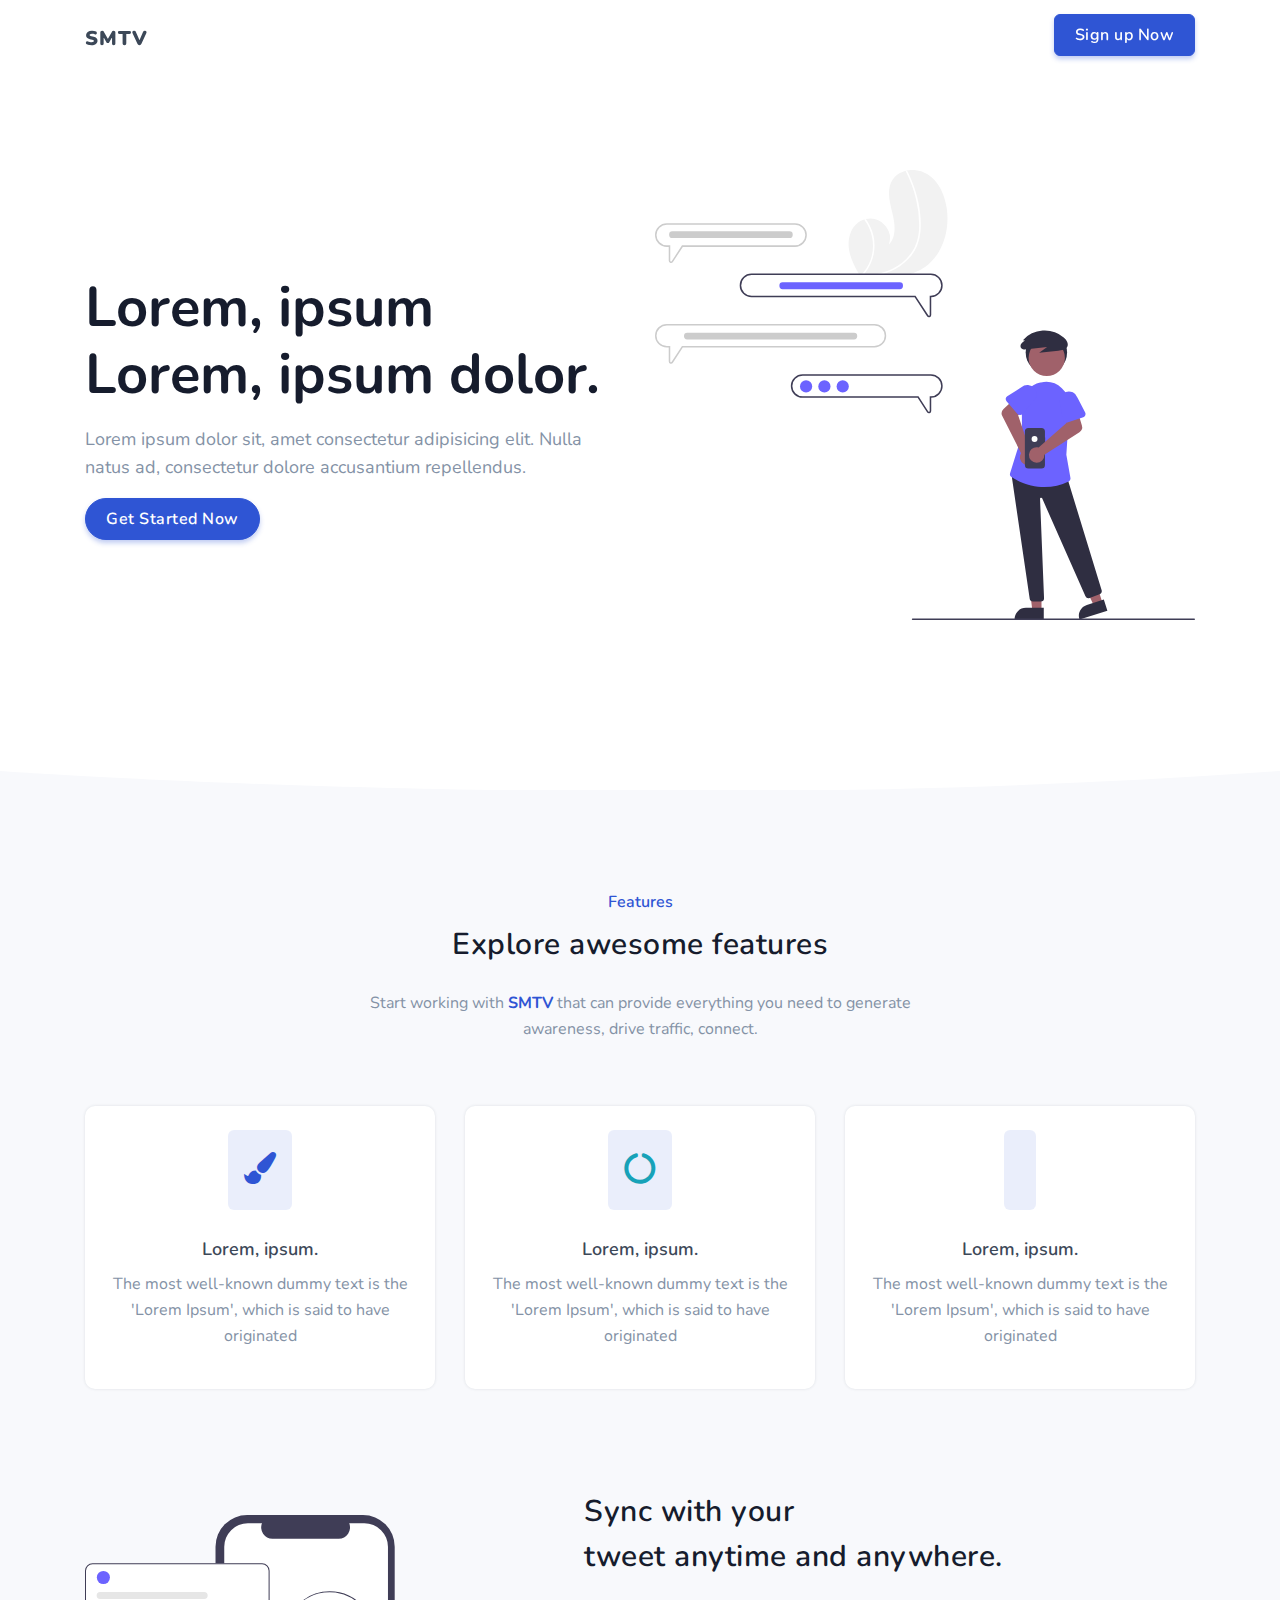
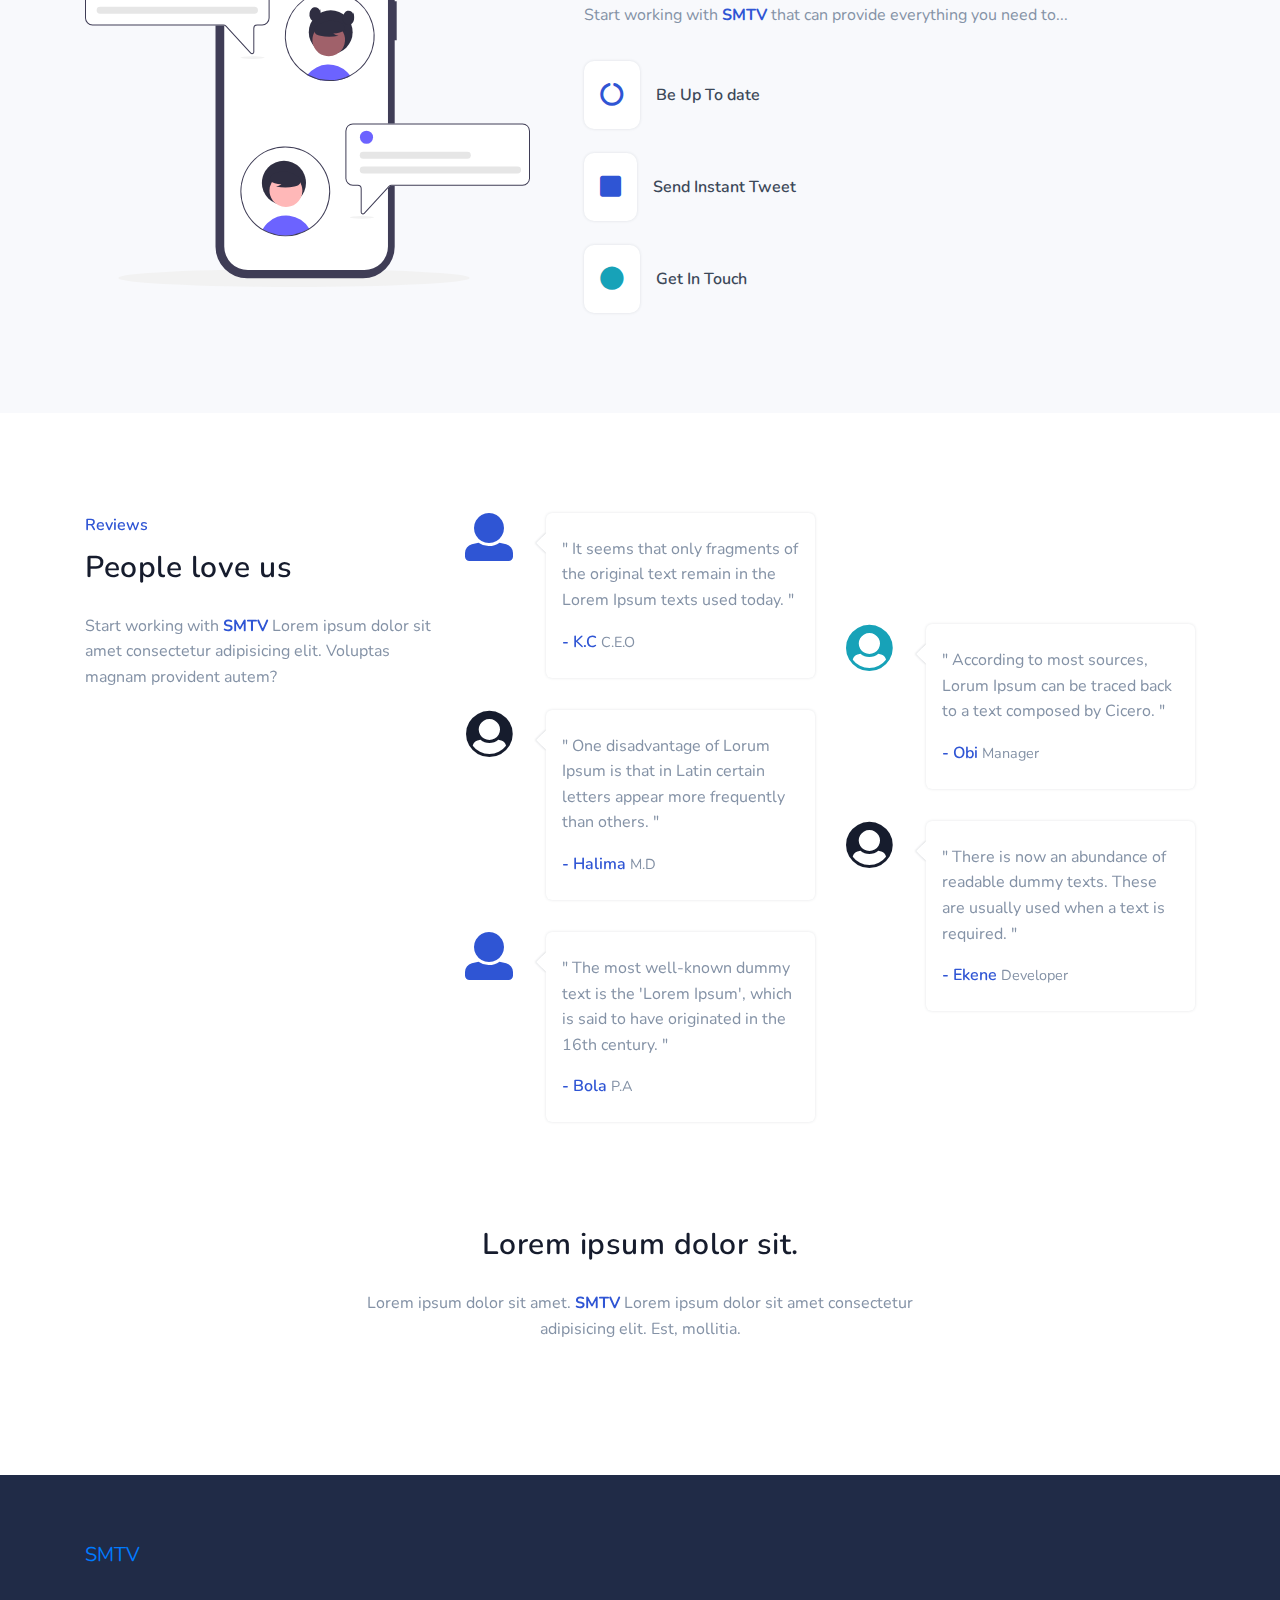
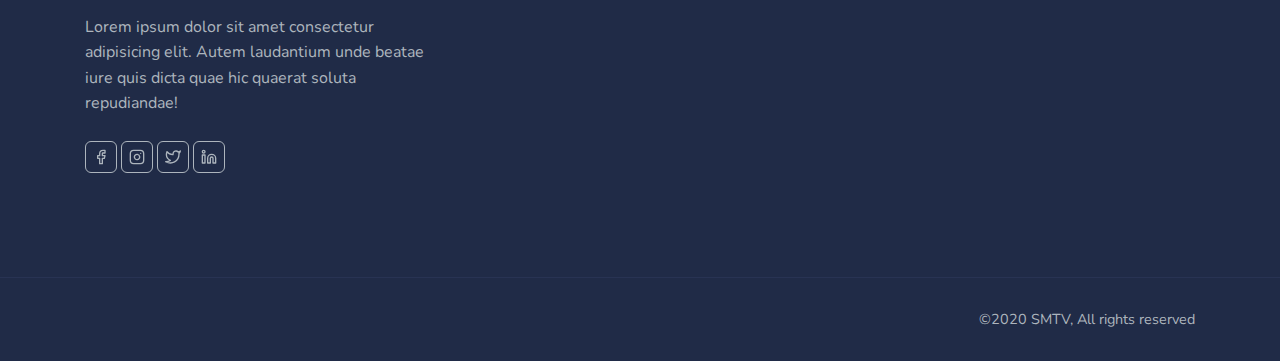
==== commit 0eefefe7: "tweak loginconflict" ====
--- a/index.html
+++ b/index.html
@@ -69,8 +69,8 @@
                 </a>
             </div>
             <div class="buy-button">
-                <a href="#" target="_blank" class="btn btn-info rounded-pill mr-sm-1">login here</a>
-                <a href="./Auth.html" target="_blank" class="btn btn-primary">Sign up Now</a>
+                <!-- <a href="#" class="btn btn-info rounded-pill mr-sm-1">login here</a> -->
+                <a href="./Auth.html" class="btn btn-primary">Sign up Now</a>
             </div>
             <!--end login button-->
             <!-- End Logo container-->
@@ -99,8 +99,8 @@
                 </ul>
                 <!--end navigation menu-->
                 <div class="buy-menu-btn d-none">
-                    <a href="#" target="_blank" class="btn btn-info rounded-lg m-0">login here</a><br><br>
-                    <a href="./Auth.html" target="_blank" class="btn btn-primary m-0">Sign up
+                    <!-- <a href="#" class="btn btn-info rounded-lg m-0">login here</a><br><br> -->
+                    <a href="./Auth.html" class="btn btn-primary m-0">Sign up
                         Now</a>
                 </div>
                 <!--end login button-->
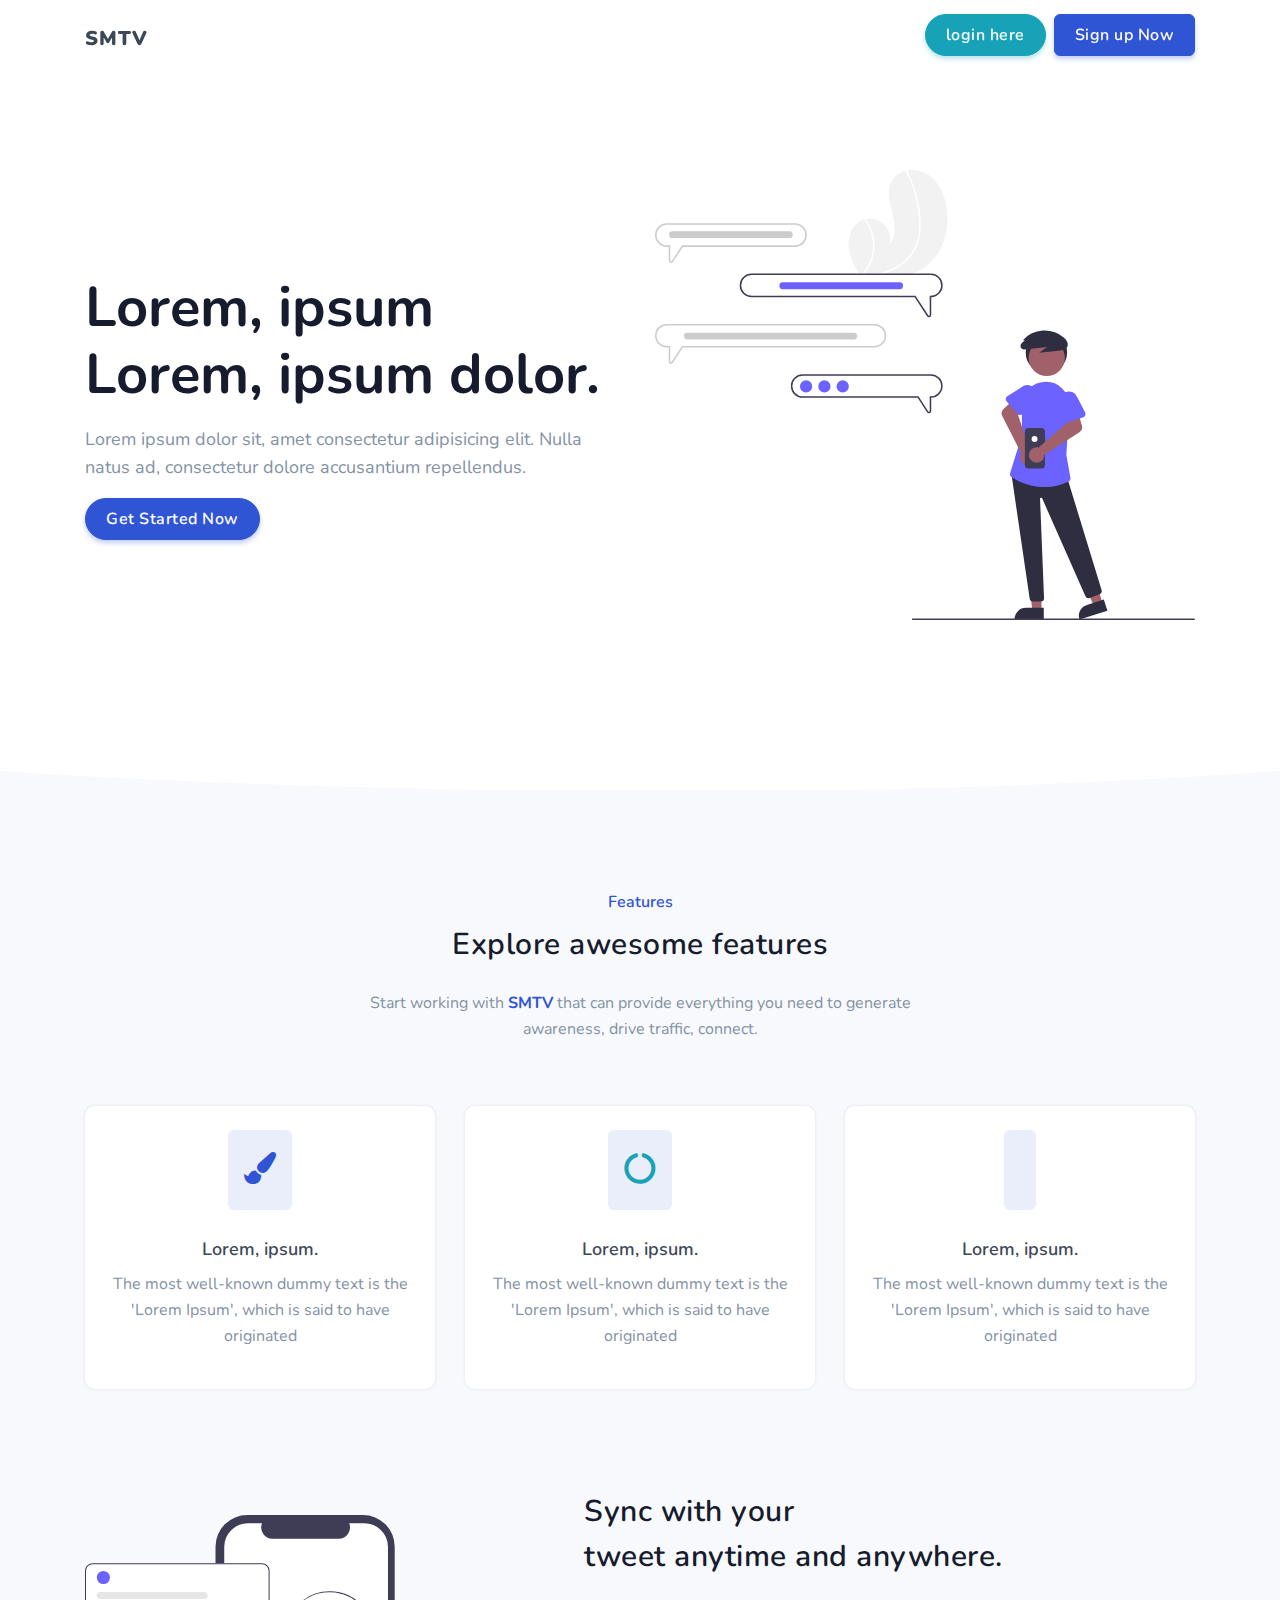
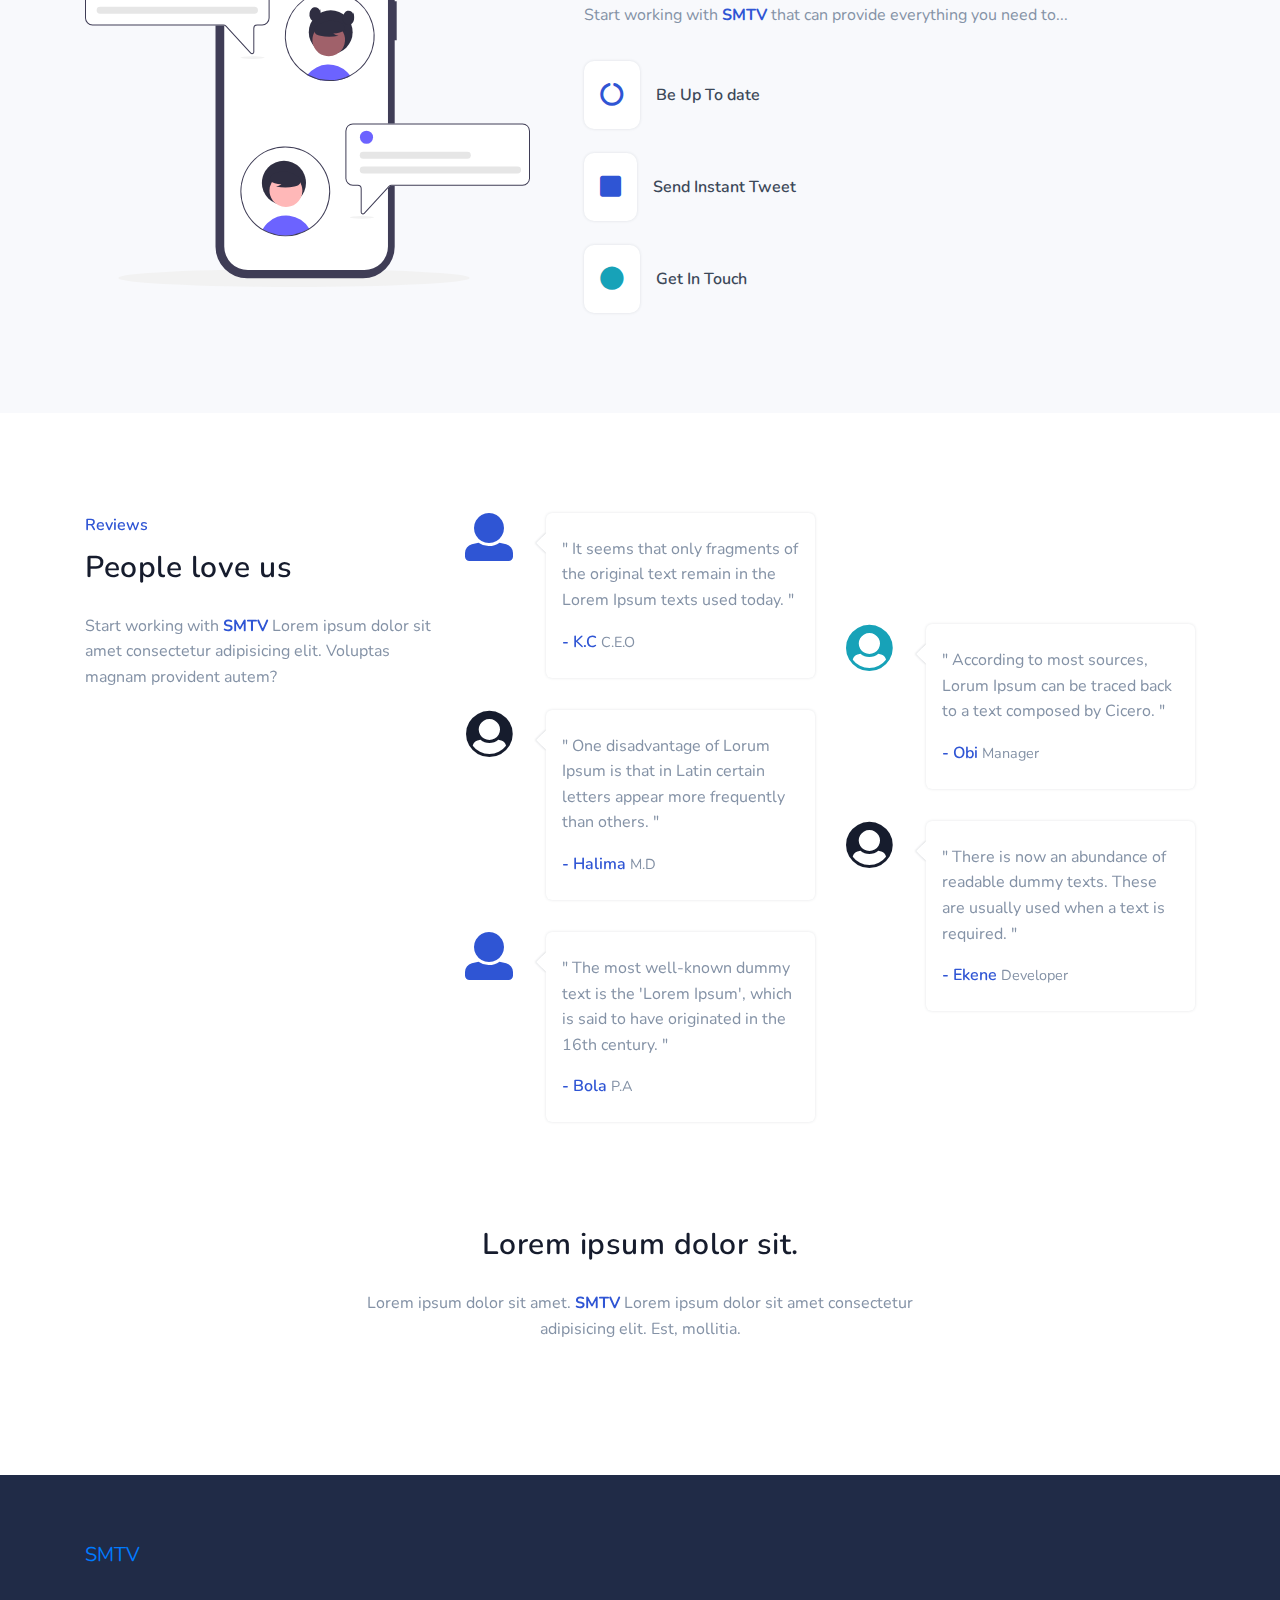
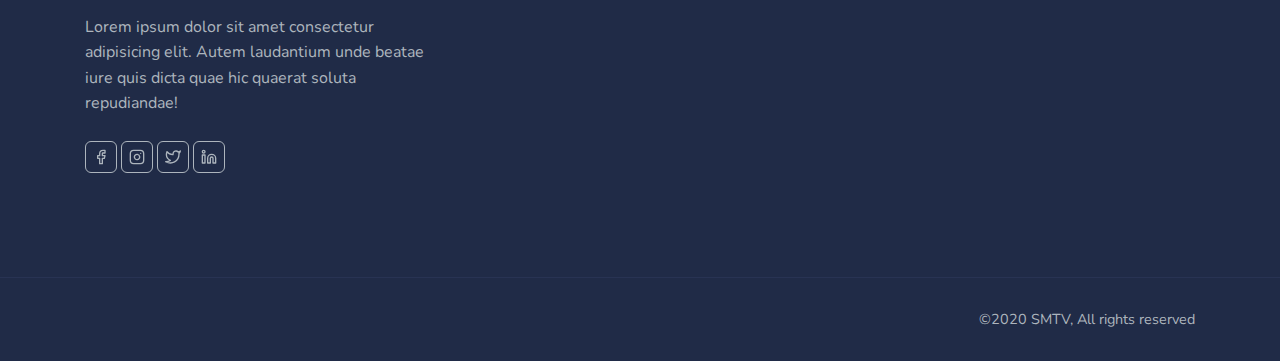
==== commit 1fbf4c50: "main view" ====
--- a/index.html
+++ b/index.html
@@ -69,7 +69,7 @@
                 </a>
             </div>
             <div class="buy-button">
-                <!-- <a href="#" class="btn btn-info rounded-pill mr-sm-1">login here</a> -->
+                <a href="./Auth.html" class="btn btn-info rounded-pill mr-sm-1" id="login_tweak_btn">login here</a>
                 <a href="./Auth.html" class="btn btn-primary">Sign up Now</a>
             </div>
             <!--end login button-->
--- a/Css/style.css
+++ b/Css/style.css
@@ -4596,6 +4596,10 @@
 }
 
 @media (max-width: 768px) {
+.buy-button{
+  display: none;
+}
+
   .cover-user .padding-less {
     position: relative !important;
     height: 400px !important;
@@ -4948,4 +4952,8 @@
   left: 20% !important;
 }
 
+.main-view{
+  margin-left:0px !important;
+  margin-right:0px !important;
+}
 }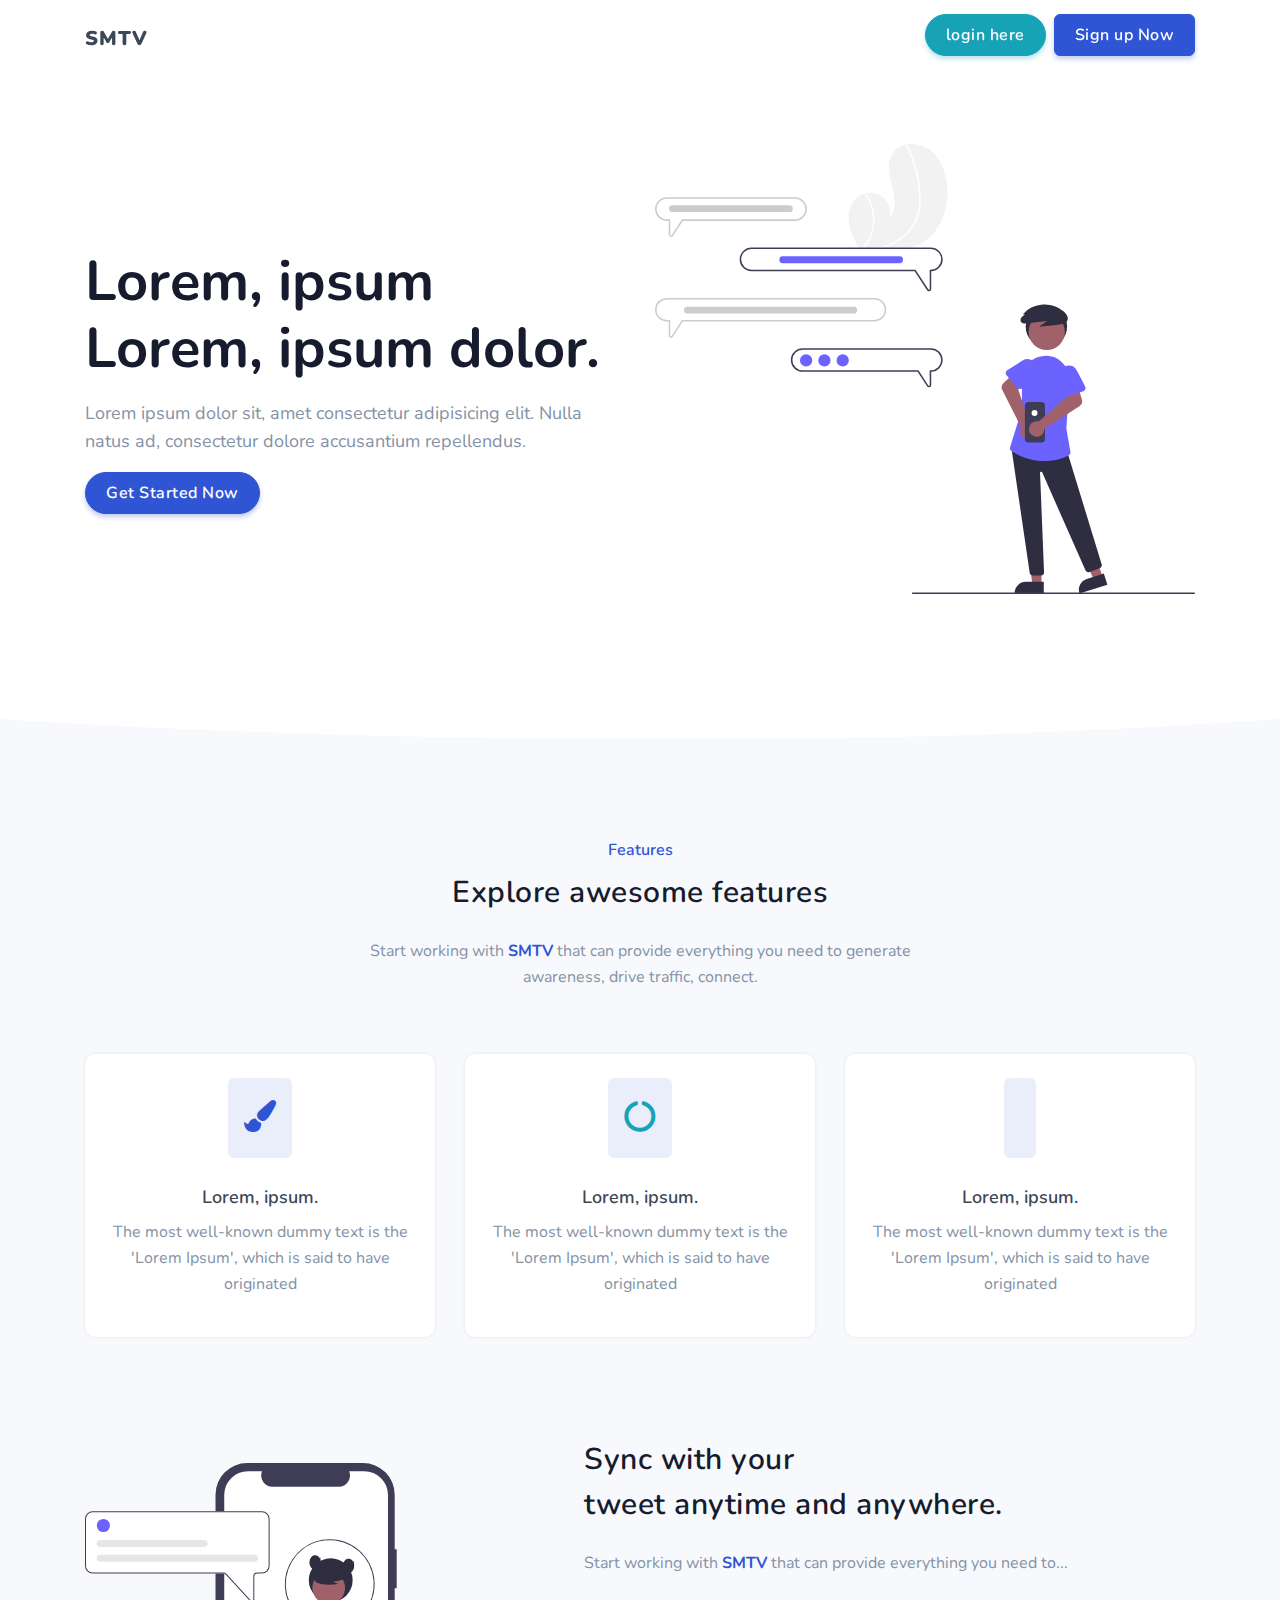
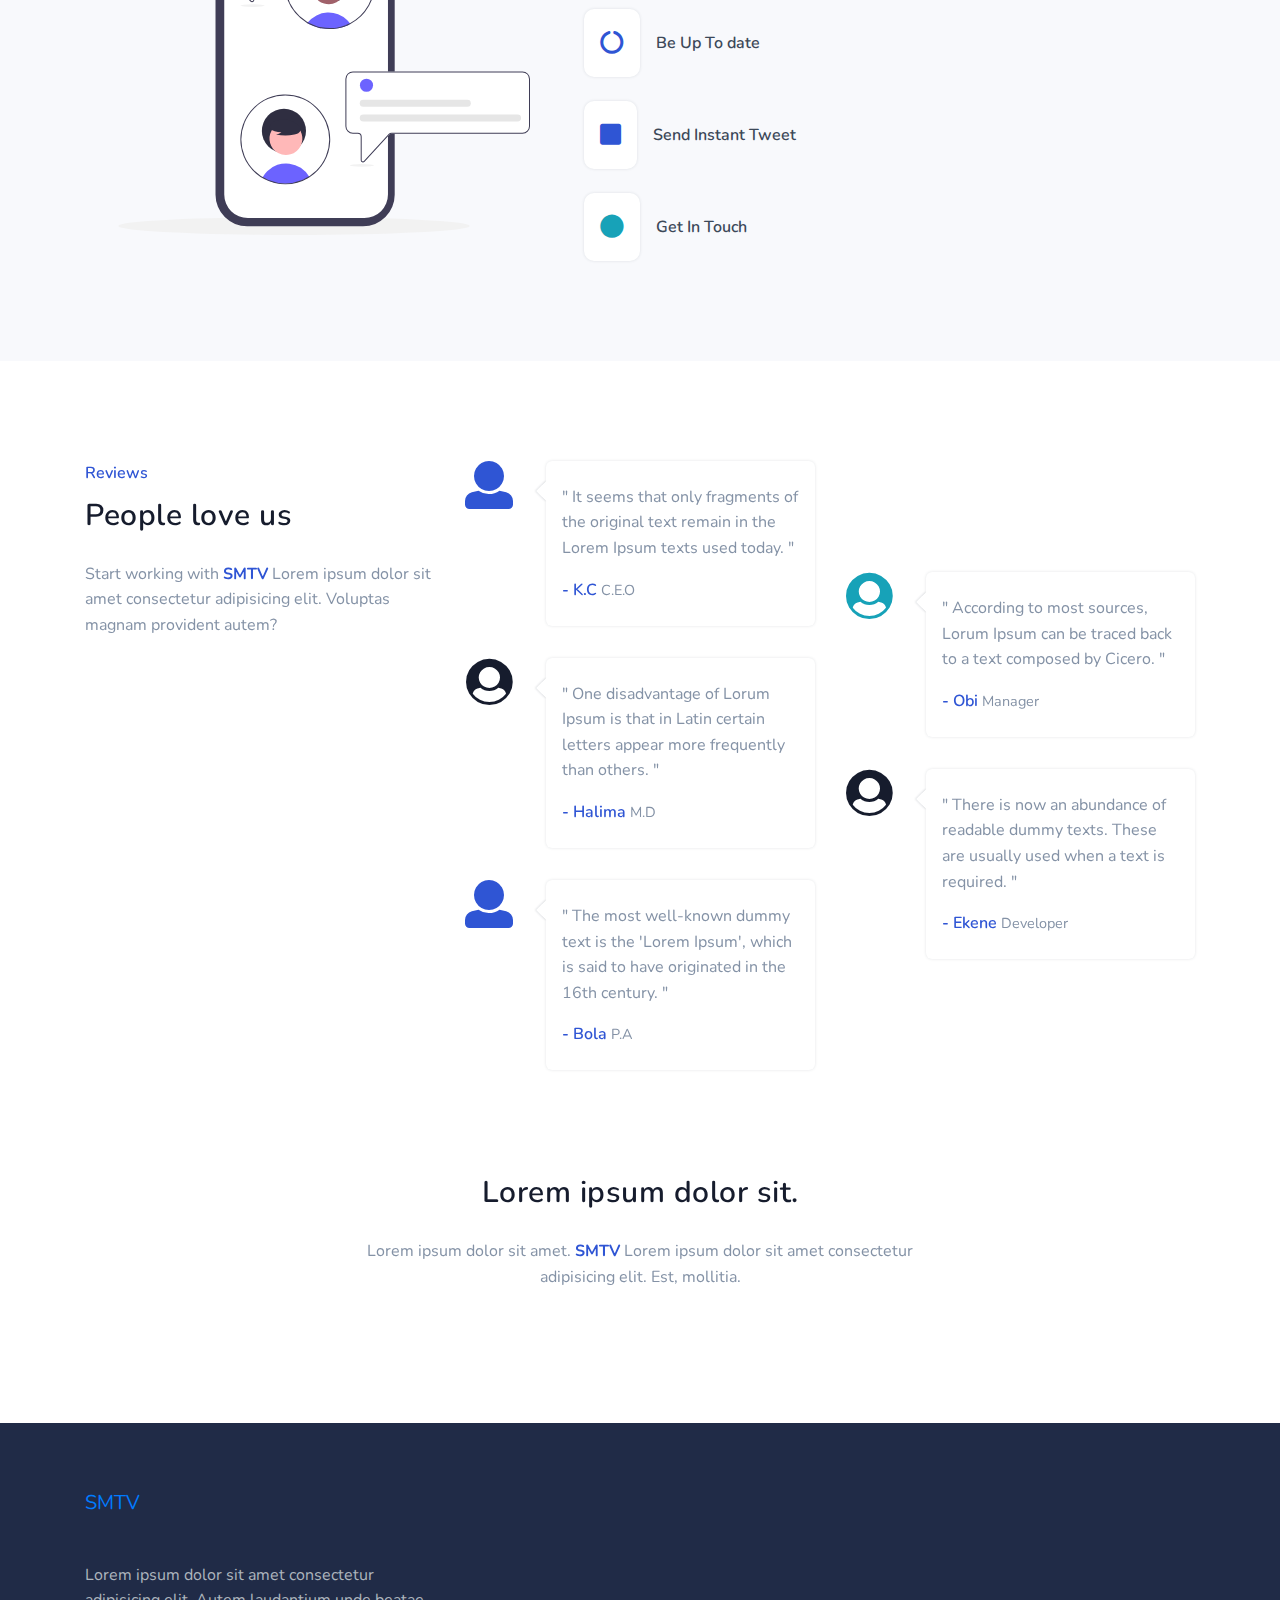
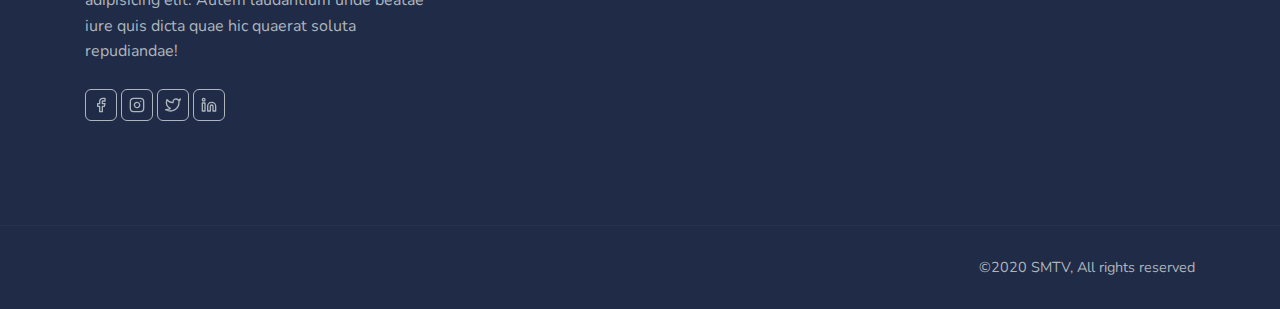
==== commit eeda5c18: "adjust btn" ====
--- a/index.html
+++ b/index.html
@@ -69,7 +69,7 @@
                 </a>
             </div>
             <div class="buy-button">
-                <a href="./Auth.html" class="btn btn-info rounded-pill mr-sm-1" id="login_tweak_btn">login here</a>
+                <a href="#" class="btn btn-info rounded-pill mr-sm-1" id="login_tweak_btn">login here</a>
                 <a href="./Auth.html" class="btn btn-primary">Sign up Now</a>
             </div>
             <!--end login button-->
@@ -99,7 +99,7 @@
                 </ul>
                 <!--end navigation menu-->
                 <div class="buy-menu-btn d-none">
-                    <!-- <a href="#" class="btn btn-info rounded-lg m-0">login here</a><br><br> -->
+                    <a href="#" class="btn btn-info rounded-pill mr-sm-1" id="login_tweak_btn">login here</a>
                     <a href="./Auth.html" class="btn btn-primary m-0">Sign up
                         Now</a>
                 </div>
@@ -492,6 +492,7 @@
     <script src="./SMTV_assets/switcher.js.download"></script>
     <!-- Main Js -->
     <script src="./SMTV_assets/app.js.download"></script>
+    <script src="./js/spine.js"></script>
 
 </body>
 
--- a/Css/style.css
+++ b/Css/style.css
@@ -2774,6 +2774,9 @@
   #topnav .buy-button {
     display: none;
   }
+  .menu-extras{
+  display: block !important;
+} 
   #topnav .buy-menu-btn {
     display: block !important;
     margin: 0 10px;
@@ -2781,6 +2784,10 @@
   }
   #topnav .navbar-toggle .lines {
     margin-right: 0 !important;
+  }
+  .title-heading .btn {
+    position: relative;
+    left: 25% !important;
   }
 }
 
@@ -2805,7 +2812,7 @@
 }
 
 .bg-half-170 {
-  padding: 170px 0;
+  padding: 16vh 0 !important;
   background-size: cover;
   -ms-flex-item-align: center;
       -ms-grid-row-align: center;
@@ -4596,9 +4603,9 @@
 }
 
 @media (max-width: 768px) {
-.buy-button{
+.menu-extras{
   display: none;
-}
+} 
 
   .cover-user .padding-less {
     position: relative !important;
@@ -4949,11 +4956,22 @@
 }
 .title-heading .btn{
   position: relative;
-  left: 20% !important;
+  left: 28% !important;
 }
 
 .main-view{
   margin-left:0px !important;
   margin-right:0px !important;
 }
+}
+
+@media only screen and (max-width: 375px) {
+  .title-heading .btn {
+    left: 24% !important;
+  }
+}
+@media only screen and (max-width: 320px) {
+  .title-heading .btn {
+    left: 20% !important;
+  }
 }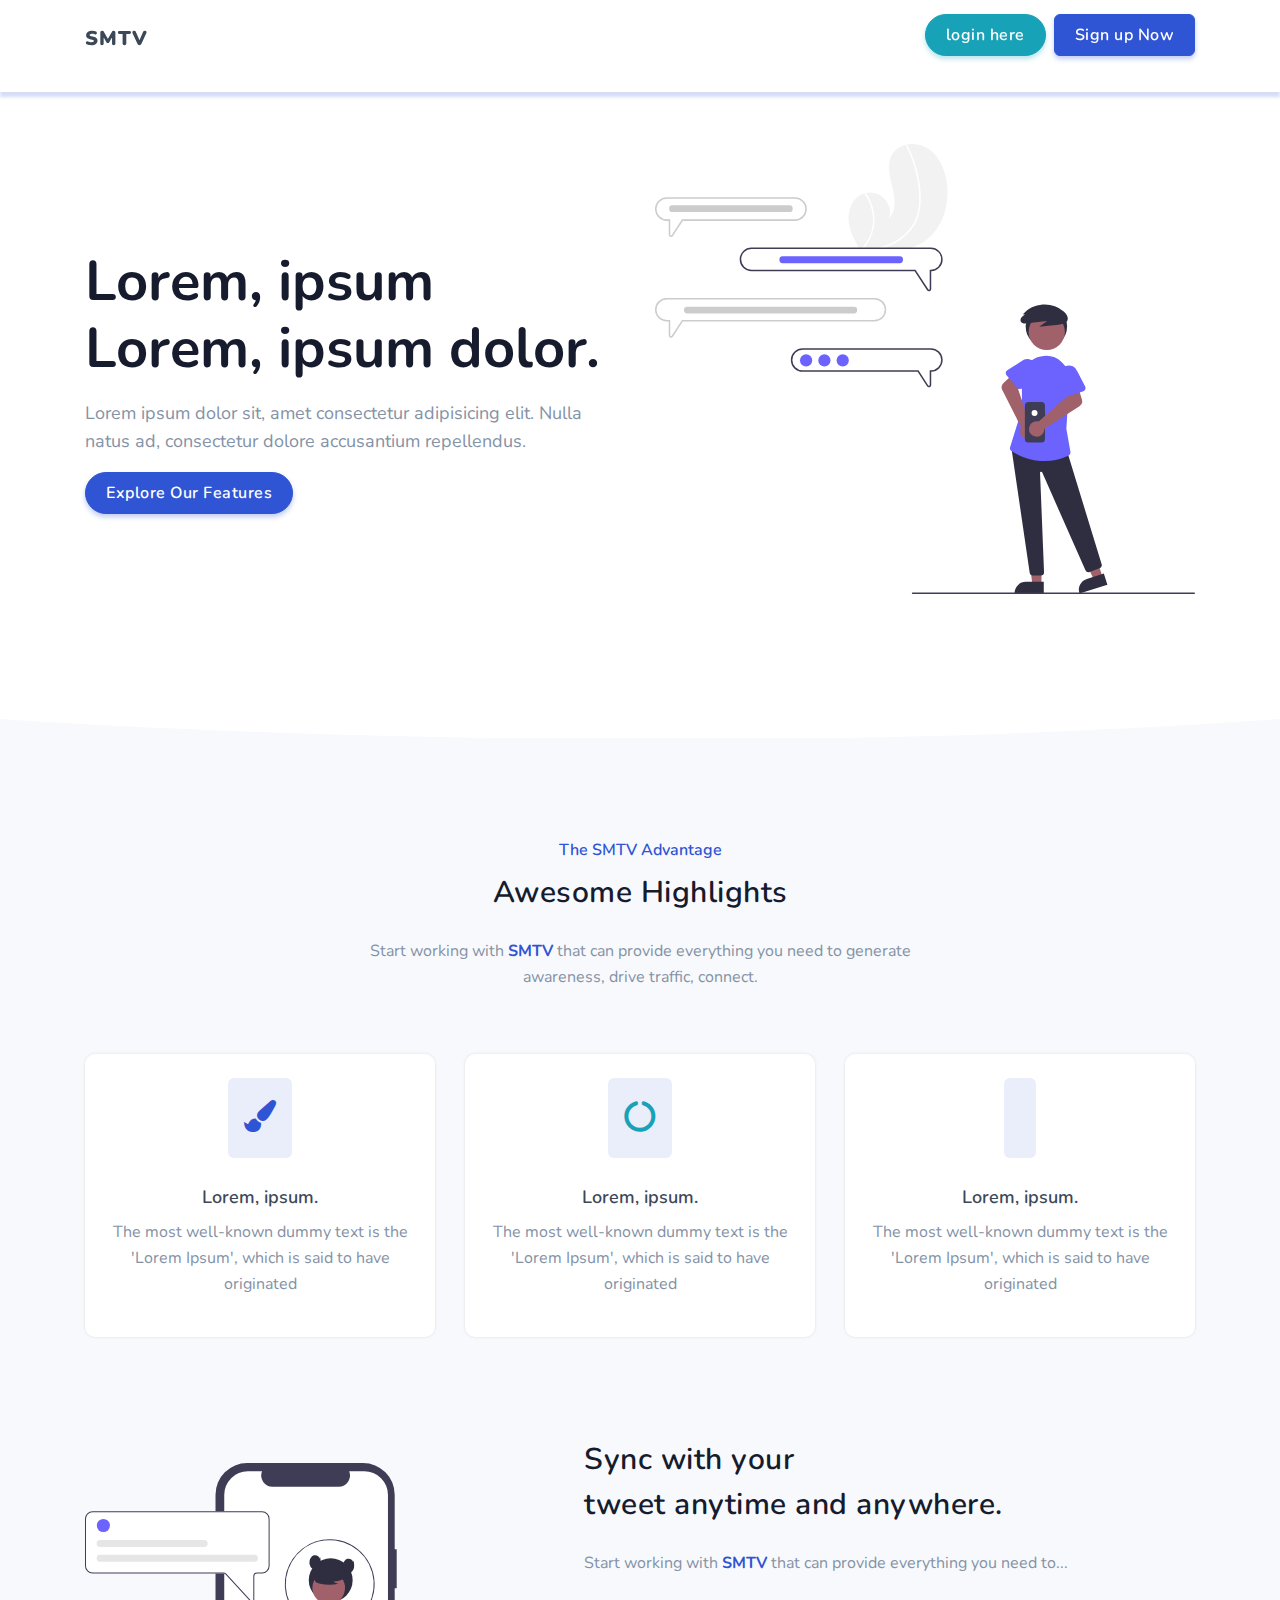
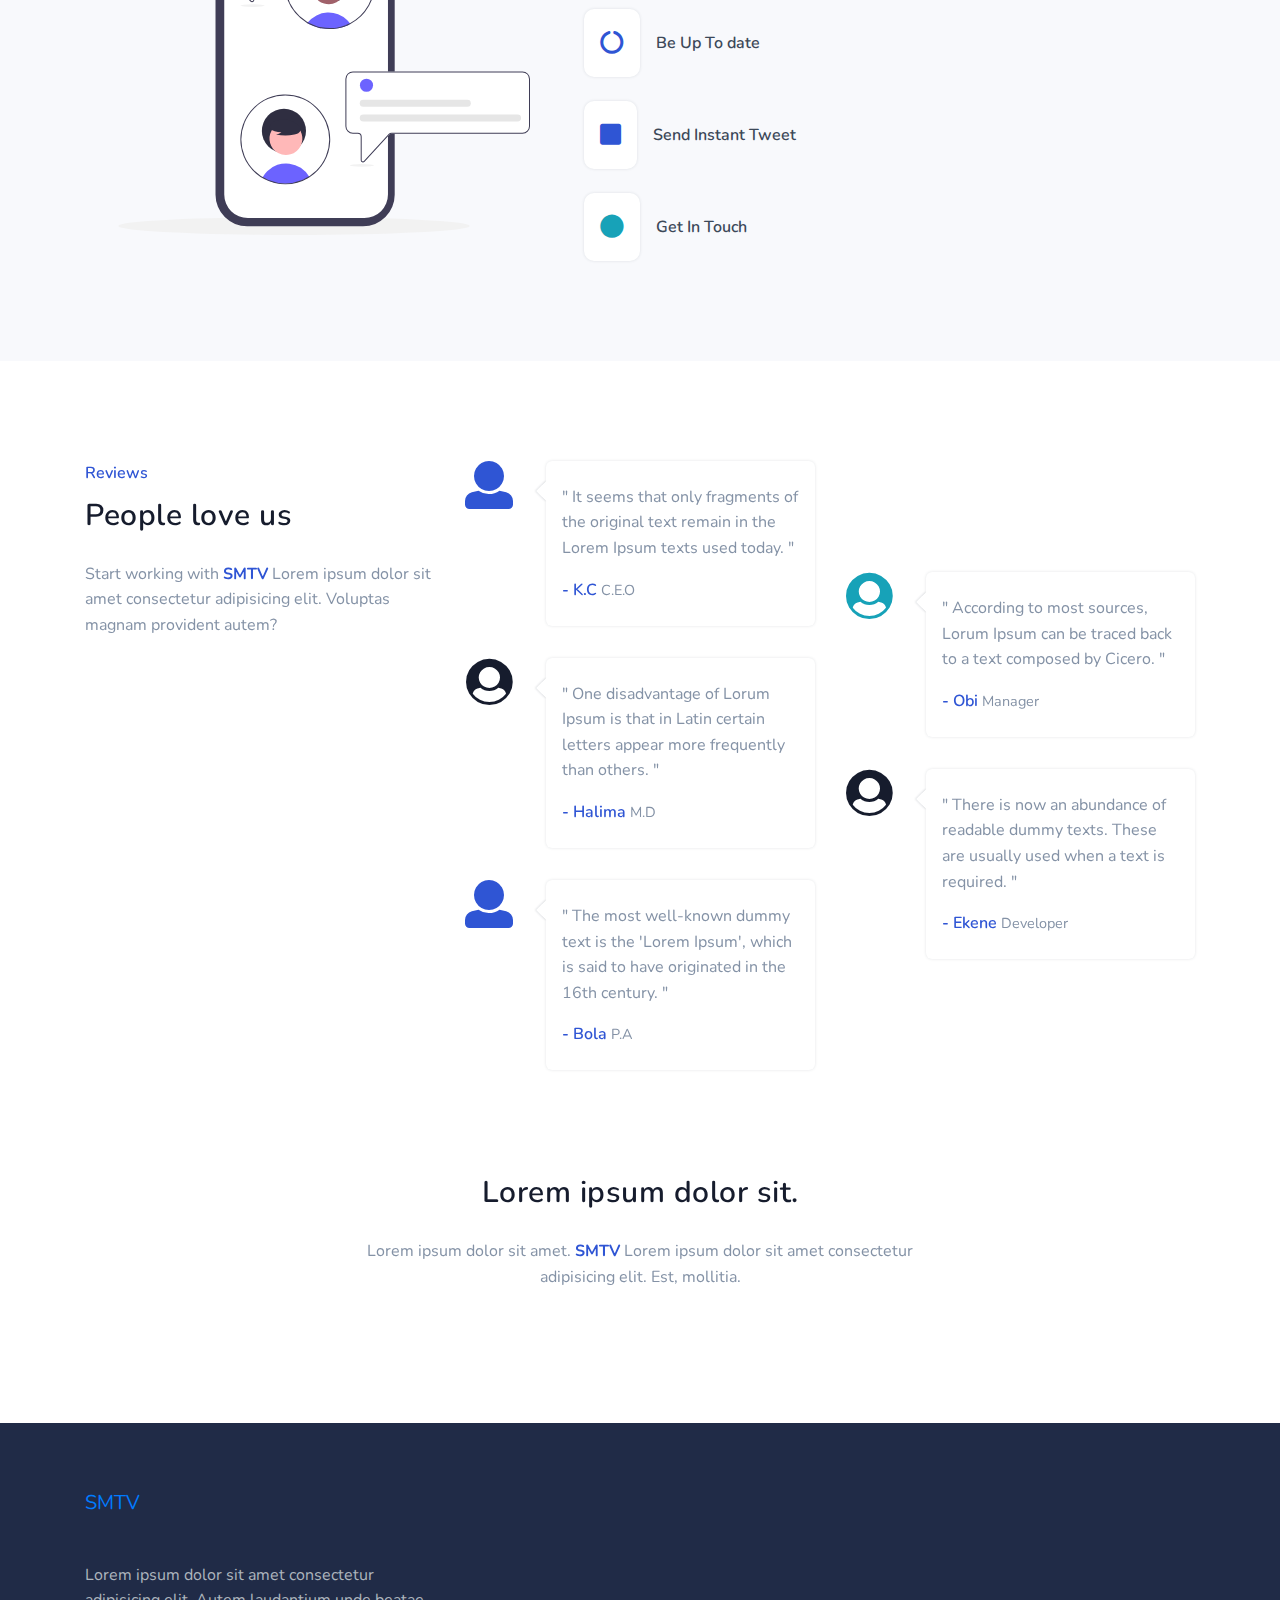
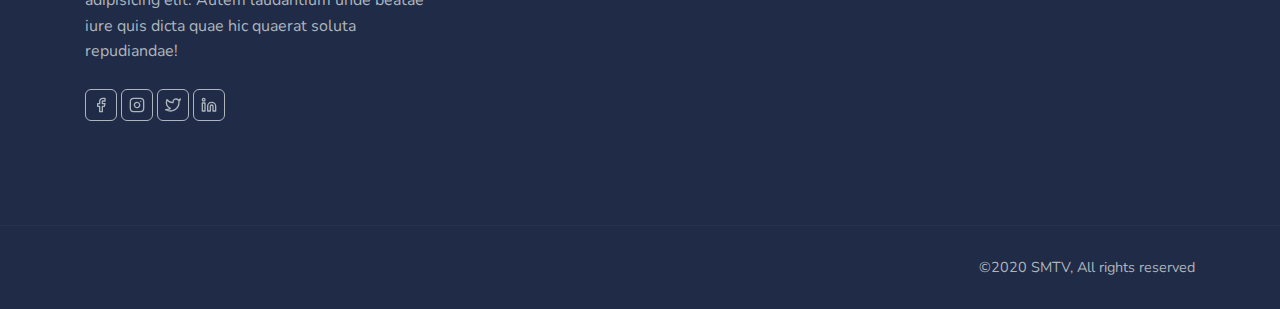
==== commit 098f263b: "features page" ====
--- a/index.html
+++ b/index.html
@@ -69,7 +69,7 @@
                 </a>
             </div>
             <div class="buy-button">
-                <a href="#" class="btn btn-info rounded-pill mr-sm-1" id="login_tweak_btn">login here</a>
+                <a href="./Auth.html" class="btn btn-info rounded-pill mr-sm-1 login_tweak_btn">login here</a>
                 <a href="./Auth.html" class="btn btn-primary">Sign up Now</a>
             </div>
             <!--end login button-->
@@ -99,7 +99,8 @@
                 </ul>
                 <!--end navigation menu-->
                 <div class="buy-menu-btn d-none">
-                    <a href="#" class="btn btn-info rounded-pill mr-sm-1" id="login_tweak_btn">login here</a>
+                    <a href="./Auth.html" class="btn btn-info rounded-pill mr-sm-1 login_tweak_btn">login
+                        here</a><br><br>
                     <a href="./Auth.html" class="btn btn-primary m-0">Sign up
                         Now</a>
                 </div>
@@ -111,6 +112,7 @@
     </header>
     <!--end header-->
     <!-- Navbar End -->
+
 
     <!-- Hero Start -->
     <section class="bg-half-170 d-table w-100">
@@ -123,7 +125,7 @@
                             natus ad, consectetur dolore accusantium repellendus.</p>
 
 
-                        <a href="./Auth.html" class="btn btn-pills btn-primary">Get Started Now</a>
+                        <a href="./Features.html" class="btn btn-pills btn-primary">Explore Our Features</a>
                     </div>
                 </div>
                 <!--end col-->
@@ -153,8 +155,8 @@
             <div class="row justify-content-center">
                 <div class="col-12 text-center">
                     <div class="section-title mb-4 pb-2">
-                        <h6 class="text-primary">Features</h6>
-                        <h4 class="title mb-4">Explore awesome features</h4>
+                        <h6 class="text-primary">The SMTV Advantage</h6>
+                        <h4 class="title mb-4">Awesome Highlights</h4>
                         <p class="text-muted para-desc mb-0 mx-auto">Start working with <span
                                 class="text-primary font-weight-bold">SMTV</span> that can provide everything you
                             need to generate awareness, drive traffic, connect.</p>
@@ -492,7 +494,7 @@
     <script src="./SMTV_assets/switcher.js.download"></script>
     <!-- Main Js -->
     <script src="./SMTV_assets/app.js.download"></script>
-    <script src="./js/spine.js"></script>
+    <script src="./js/script.js"></script>
 
 </body>
 
--- a/Css/style.css
+++ b/Css/style.css
@@ -2163,6 +2163,8 @@
   z-index: 1030;
   background-color: transparent;
   border: 0;
+  /* box-shadow: 0 5px 3px rgba(60, 72, 88, 0.15) !important; */
+  box-shadow: 0 5px 3px rgba(47, 85, 212, 0.20) !important;
   -webkit-transition: all .5s ease;
   transition: all .5s ease;
 }
